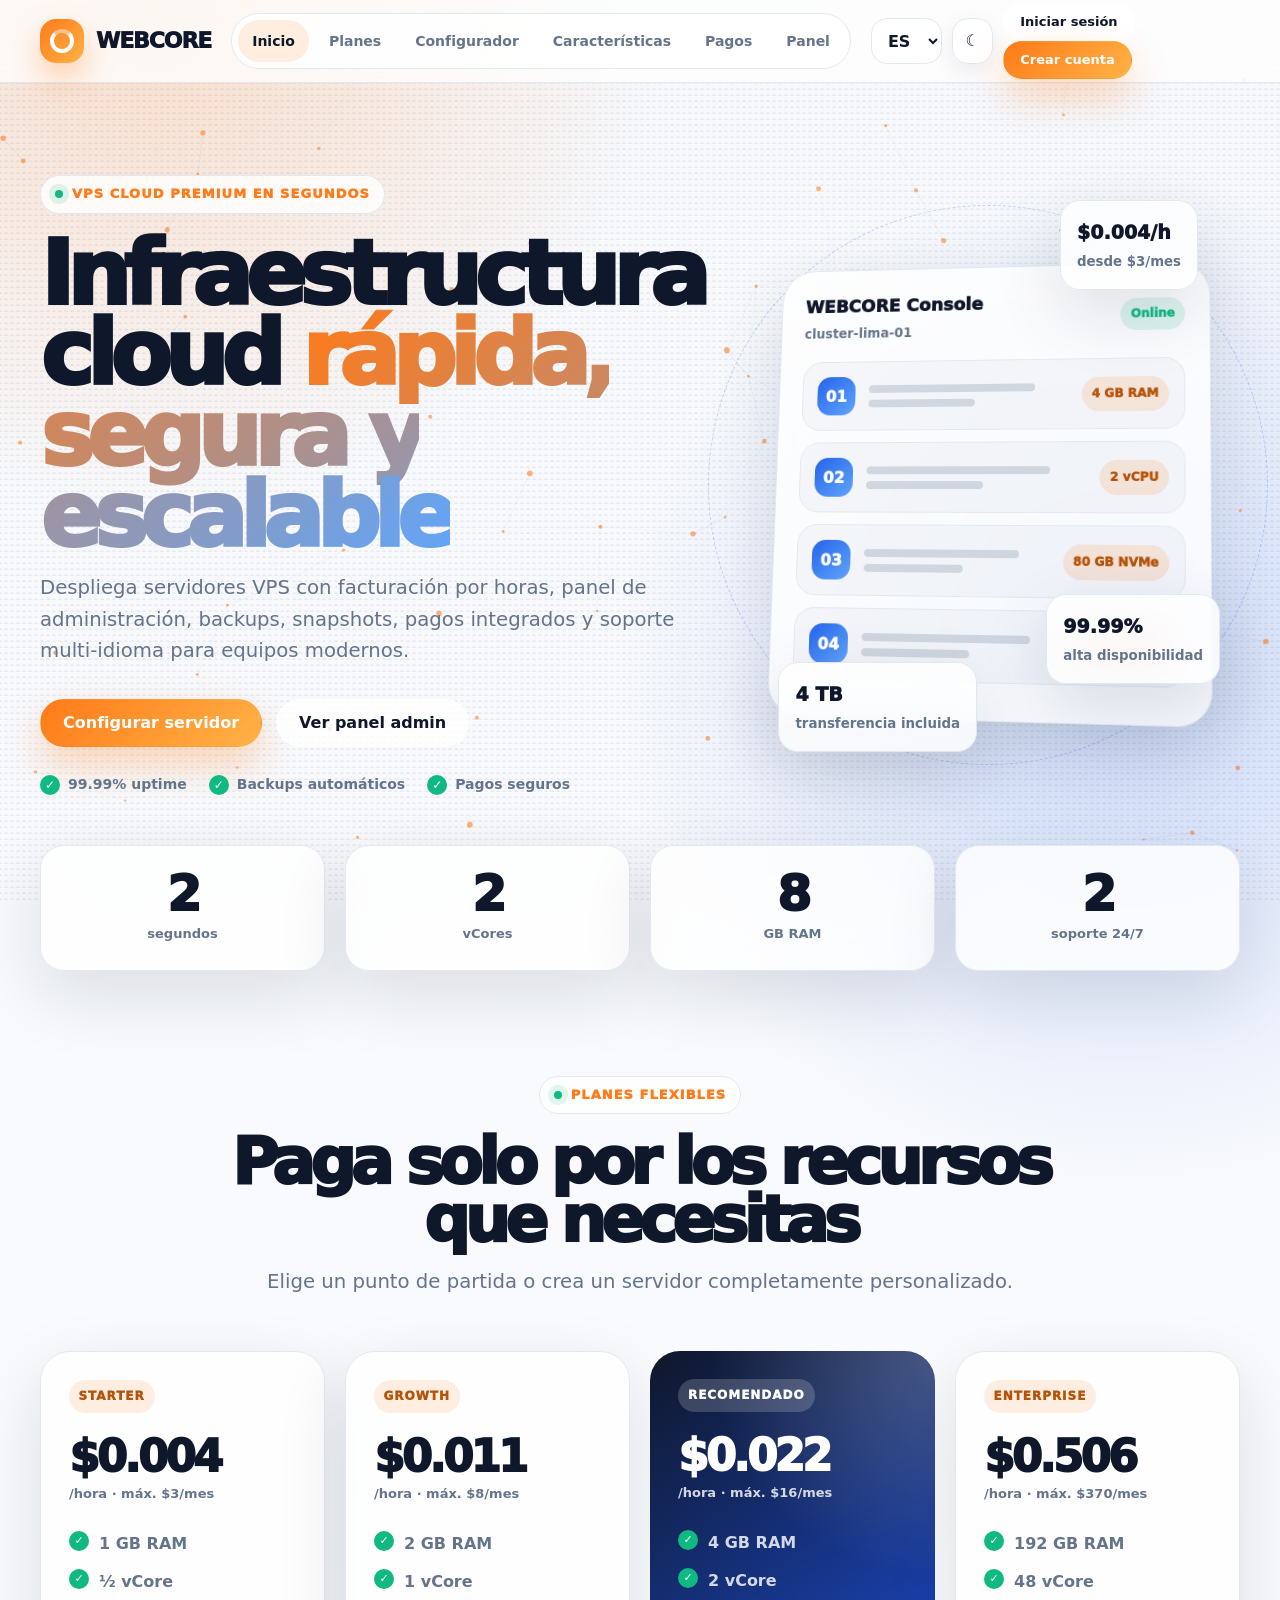
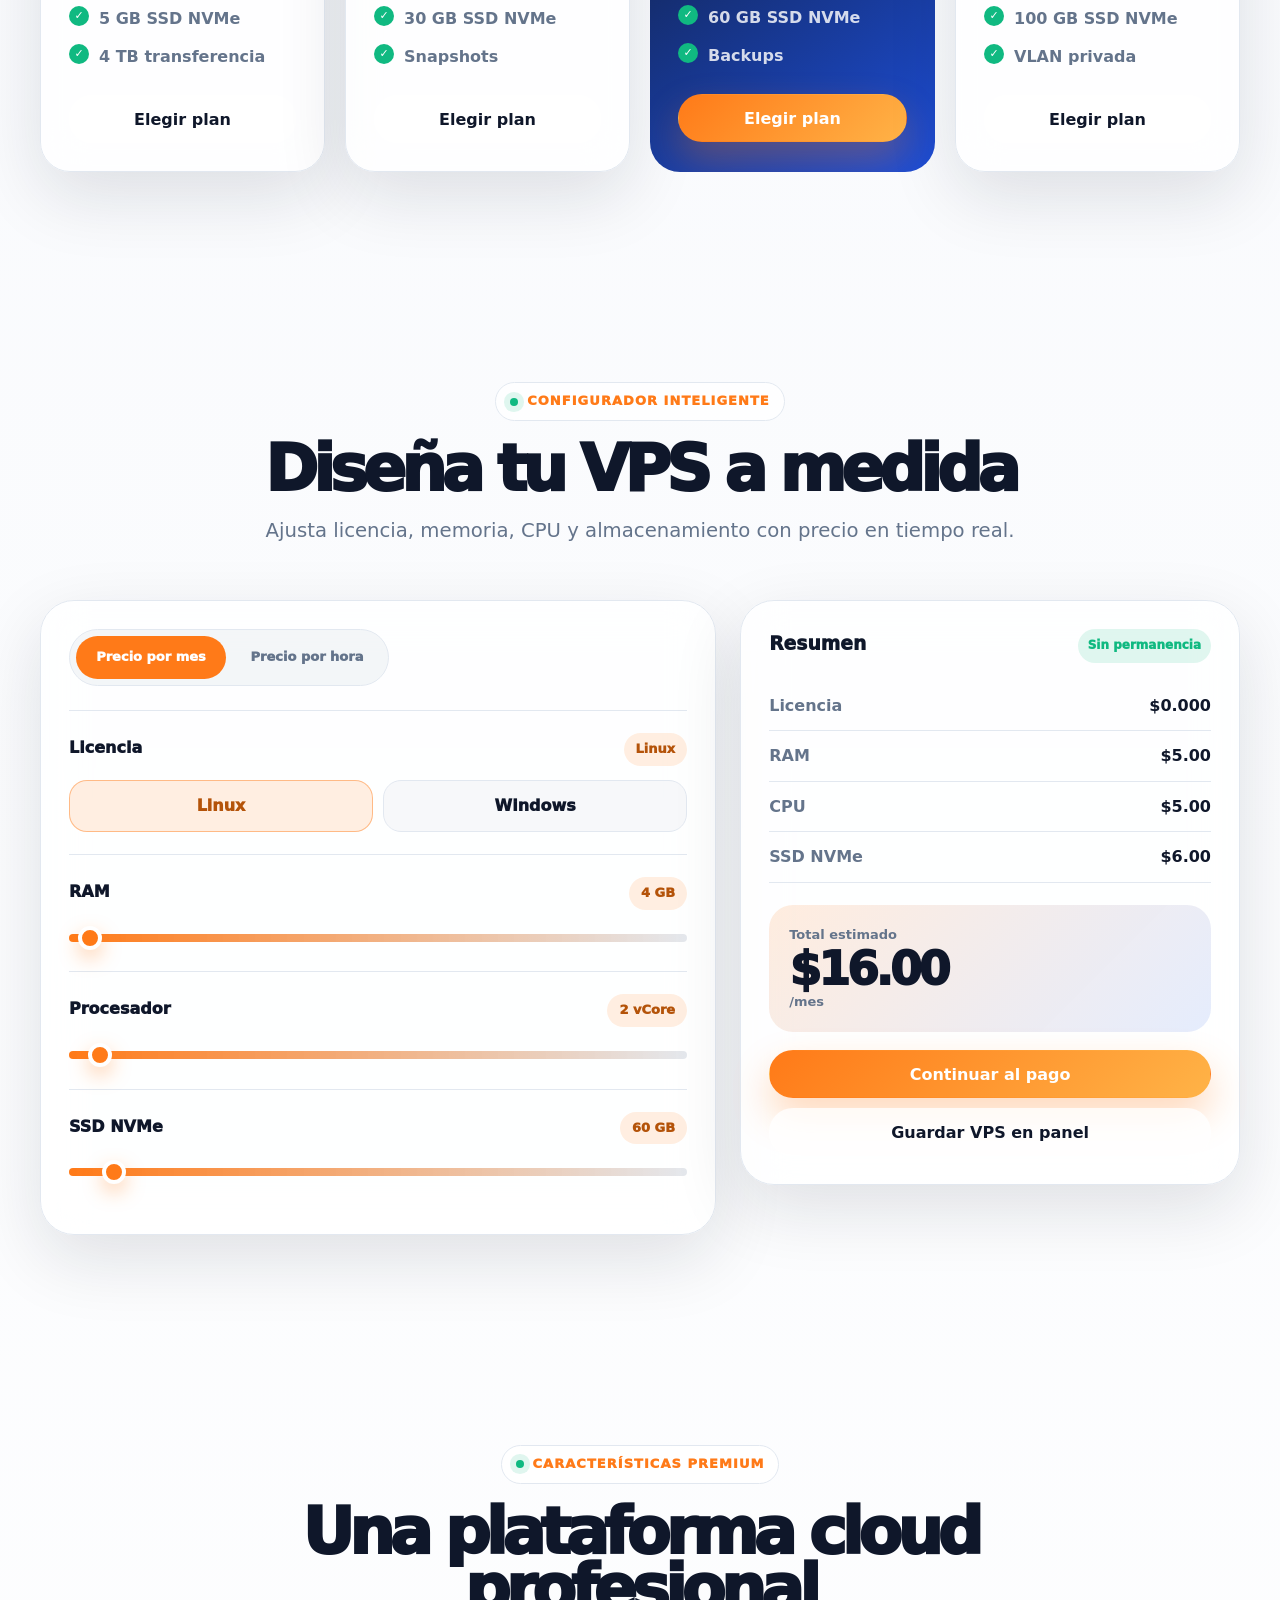
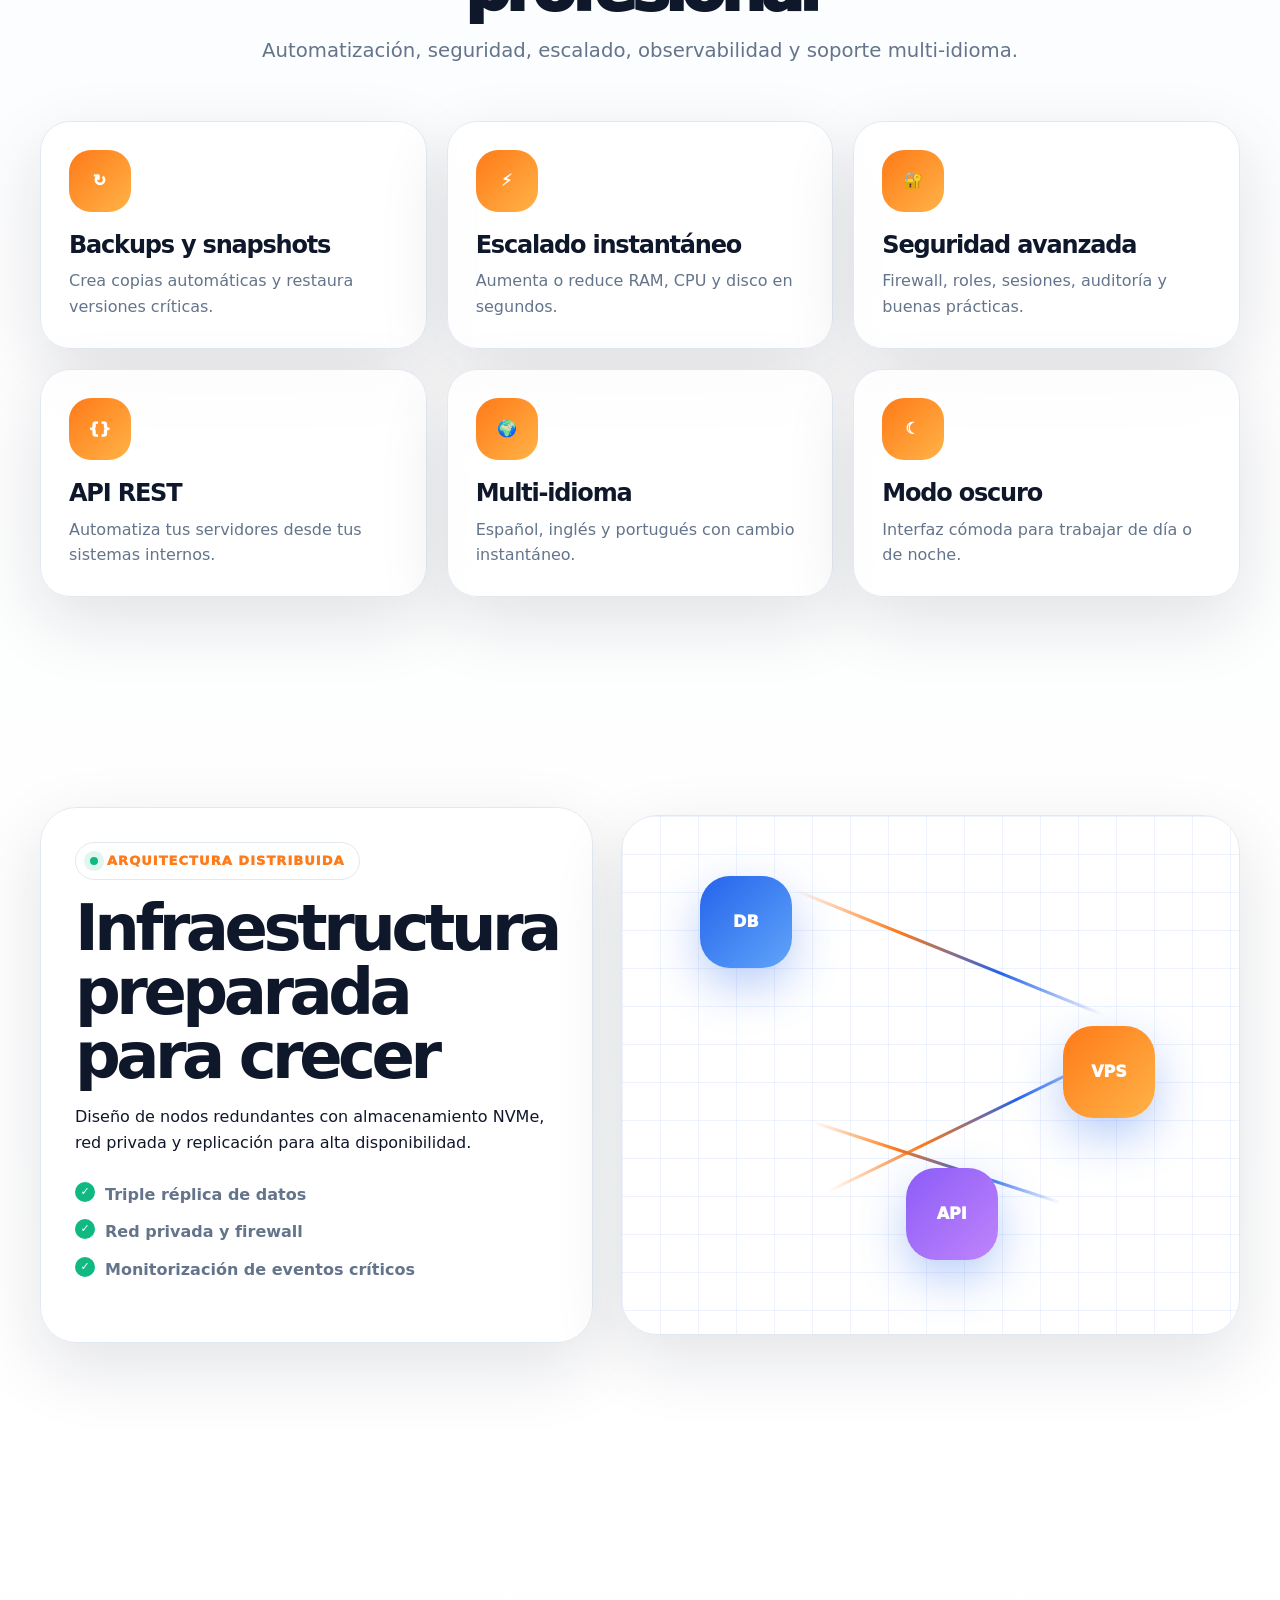
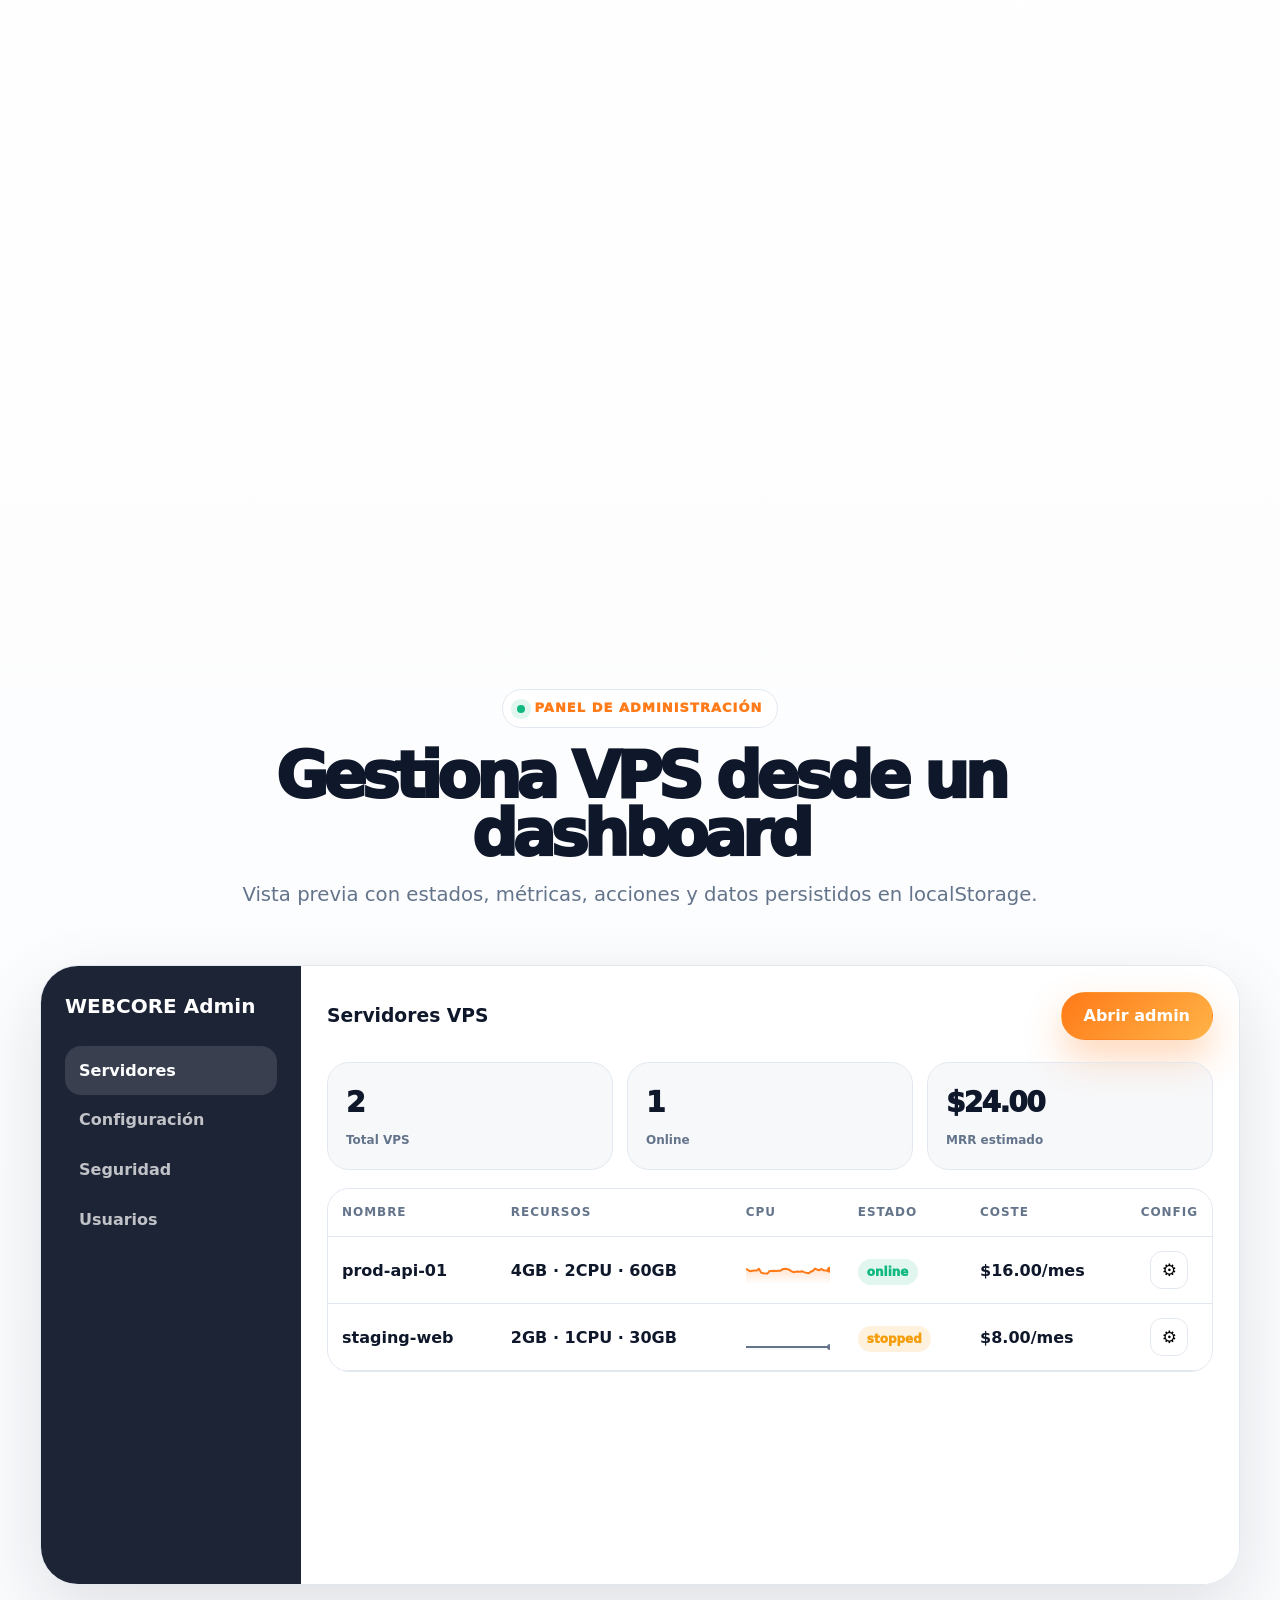
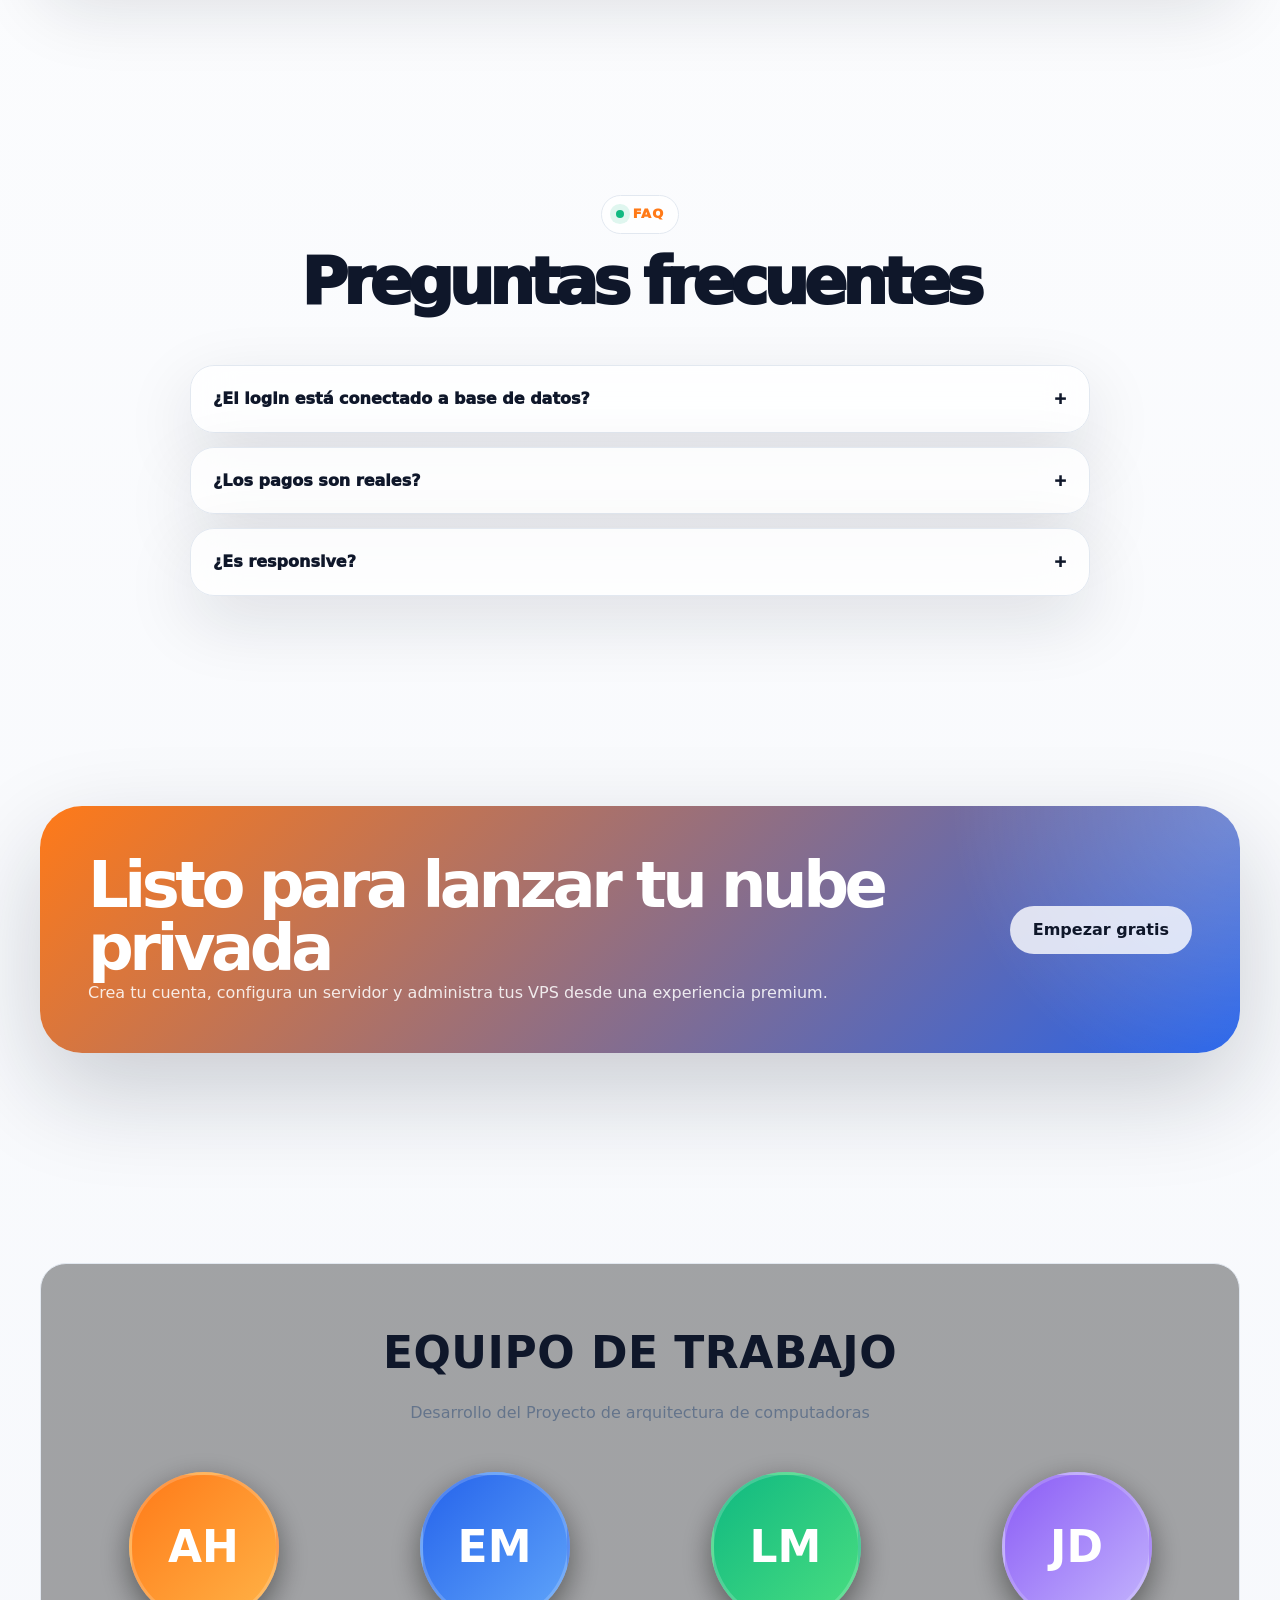
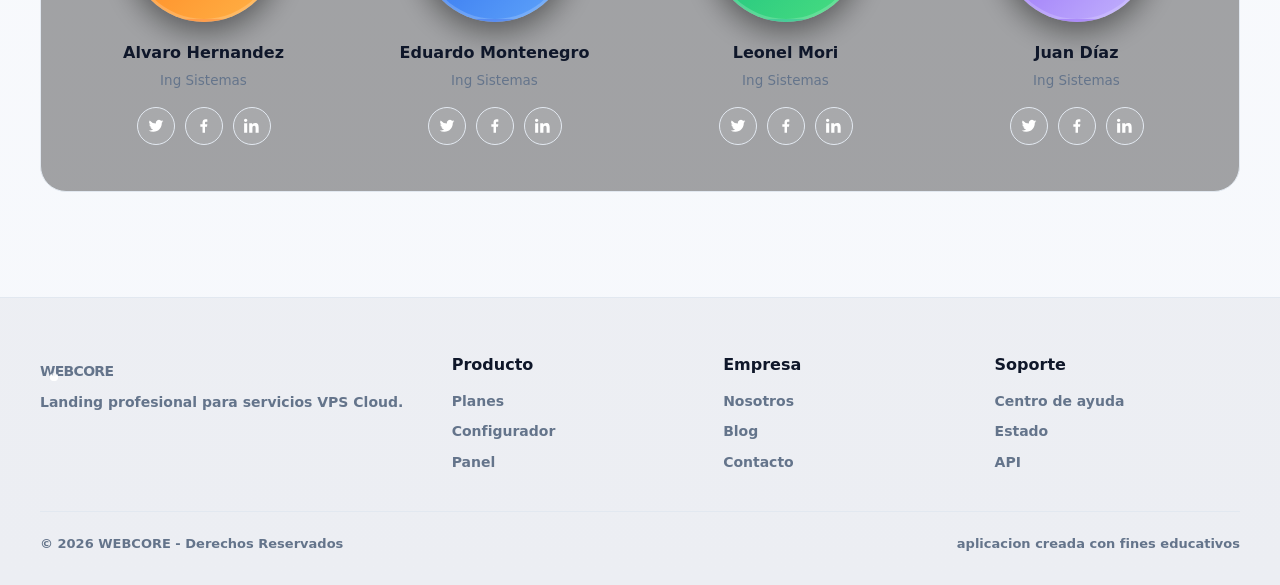
==== index.html @ 9f657cbc "Add files via upload" ====
<!DOCTYPE html>
<html lang="es" data-theme="light">

<head>
    <meta charset="UTF-8">
    <meta name="viewport" content="width=device-width, initial-scale=1.0">
    <title>WEBCORE Cloud | VPS Premium</title>
    <style>
        :root {
            --bg: #f6f8fc;
            --surface: #ffffffcc;
            --solid: #ffffff;
            --text: #0f172a;
            --muted: #64748b;
            --line: #e2e8f0;
            --orange: #ff7a18;
            --orange2: #ffb347;
            --blue: #2563eb;
            --blue2: #60a5fa;
            --green: #10b981;
            --red: #ef4444;
            --yellow: #f59e0b;
            --purple: #8b5cf6;
            --shadow: 0 24px 70px rgba(15, 23, 42, .12);
            --shadow2: 0 38px 100px rgba(15, 23, 42, .20);
            --radius: 28px;
            --max: 1200px;
        }

        html[data-theme="dark"] {
            --bg: #050914;
            --surface: #101827cc;
            --solid: #101827;
            --text: #f8fafc;
            --muted: #94a3b8;
            --line: #243047;
            --shadow: 0 24px 70px rgba(0, 0, 0, .40);
            --shadow2: 0 38px 100px rgba(0, 0, 0, .55);
        }

        * {
            box-sizing: border-box;
            margin: 0;
            padding: 0;
        }

        html {
            scroll-behavior: smooth;
        }

        body {
            min-height: 100vh;
            color: var(--text);
            background: radial-gradient(circle at 12% 0%, rgba(255, 122, 24, .22), transparent 32rem), radial-gradient(circle at 88% 8%, rgba(37, 99, 235, .20), transparent 32rem), linear-gradient(180deg, var(--bg), var(--solid) 52%, var(--bg));
            font-family: Inter, ui-sans-serif, system-ui, -apple-system, BlinkMacSystemFont, "Segoe UI", Roboto, Arial, sans-serif;
            line-height: 1.6;
            overflow-x: hidden;
        }

        a {
            color: inherit;
            text-decoration: none;
        }

        button,
        input,
        select,
        textarea {
            font: inherit;
        }

        button {
            cursor: pointer;
        }

        canvas#particles {
            position: fixed;
            inset: 0;
            z-index: -3;
            pointer-events: none;
        }

        .noise {
            position: fixed;
            inset: 0;
            z-index: -2;
            opacity: .05;
            pointer-events: none;
            background-image: linear-gradient(45deg, #000 25%, transparent 25%), linear-gradient(-45deg, #000 25%, transparent 25%);
            background-size: 6px 6px;
        }

        .container {
            width: min(var(--max), calc(100% - 40px));
            margin-inline: auto;
        }

        .glass {
            background: var(--surface);
            border: 1px solid var(--line);
            box-shadow: var(--shadow);
            backdrop-filter: blur(22px);
        }

        .btn {
            display: inline-flex;
            align-items: center;
            justify-content: center;
            gap: 10px;
            min-height: 48px;
            padding: 0 22px;
            border: 1px solid transparent;
            border-radius: 999px;
            font-weight: 900;
            color: var(--text);
            background: var(--surface);
            transition: transform .25s cubic-bezier(.2, .8, .2, 1), box-shadow .25s, border-color .25s, background .25s;
            white-space: nowrap;
        }

        .btn:hover {
            transform: translateY(-3px);
            box-shadow: var(--shadow);
        }

        .btn-primary {
            color: #fff;
            background: linear-gradient(135deg, var(--orange), var(--orange2));
            box-shadow: 0 18px 38px rgba(255, 122, 24, .30);
        }

        .btn-blue {
            color: #fff;
            background: linear-gradient(135deg, var(--blue), var(--blue2));
        }

        .btn-danger {
            color: #fff;
            background: var(--red);
        }

        .btn-small {
            min-height: 38px;
            padding: 0 16px;
            font-size: 13px;
        }

        .icon-btn {
            width: 46px;
            height: 46px;
            display: grid;
            place-items: center;
            border: 1px solid var(--line);
            border-radius: 16px;
            color: var(--text);
            background: var(--surface);
            box-shadow: 0 8px 25px rgba(15, 23, 42, .08);
        }

        .header {
            position: sticky;
            top: 0;
            z-index: 100;
            border-bottom: 1px solid var(--line);
            background: color-mix(in srgb, var(--solid) 76%, transparent);
            backdrop-filter: blur(20px);
        }

        .nav {
            height: 82px;
            display: flex;
            align-items: center;
            justify-content: space-between;
            gap: 20px;
        }

        .brand {
            display: flex;
            align-items: center;
            gap: 12px;
            font-size: 22px;
            font-weight: 1000;
            letter-spacing: -.05em;
        }

        .brand-mark {
            width: 44px;
            height: 44px;
            border-radius: 16px;
            background: linear-gradient(135deg, var(--orange), var(--orange2));
            box-shadow: 0 14px 30px rgba(255, 122, 24, .34);
            position: relative;
        }

        .brand-mark:before {
            content: "";
            position: absolute;
            inset: 10px;
            border: 4px solid #fff;
            border-top-color: rgba(255, 255, 255, .45);
            border-radius: 50%;
        }

        .nav-links {
            display: flex;
            align-items: center;
            gap: 6px;
            padding: 6px;
            border: 1px solid var(--line);
            border-radius: 999px;
            background: var(--surface);
        }

        .nav-link {
            padding: 10px 14px;
            border-radius: 999px;
            color: var(--muted);
            font-size: 14px;
            font-weight: 850;
        }

        .nav-link:hover,
        .nav-link.active {
            color: var(--text);
            background: rgba(255, 122, 24, .13);
        }

        .nav-actions {
            display: flex;
            align-items: center;
            gap: 10px;
        }

        .lang {
            height: 46px;
            padding: 0 12px;
            border: 1px solid var(--line);
            border-radius: 16px;
            color: var(--text);
            background: var(--surface);
            font-weight: 900;
        }

        .mobile-toggle {
            display: none;
        }

        .mobile-drawer {
            position: fixed;
            top: 82px;
            left: 0;
            right: 0;
            z-index: 90;
            display: none;
            padding: 18px;
            border-bottom: 1px solid var(--line);
            background: var(--solid);
            box-shadow: var(--shadow);
        }

        .mobile-drawer.open {
            display: grid;
            gap: 10px;
            animation: fadeDown .25s both;
        }

        @keyframes fadeDown {
            from {
                opacity: 0;
                transform: translateY(-10px)
            }

            to {
                opacity: 1;
                transform: translateY(0)
            }
        }

        .section {
            padding: 105px 0;
        }

        .hero {
            padding: 92px 0 80px;
        }

        .hero-grid {
            display: grid;
            grid-template-columns: 1.05fr .95fr;
            gap: 58px;
            align-items: center;
        }

        .eyebrow {
            display: inline-flex;
            align-items: center;
            gap: 9px;
            padding: 8px 14px;
            border-radius: 999px;
            border: 1px solid var(--line);
            color: var(--orange);
            background: var(--surface);
            font-size: 13px;
            font-weight: 950;
            text-transform: uppercase;
            letter-spacing: .08em;
        }

        .eyebrow:before {
            content: "";
            width: 8px;
            height: 8px;
            border-radius: 50%;
            background: var(--green);
            box-shadow: 0 0 0 6px rgba(16, 185, 129, .13);
        }

        .hero h1,
        .section-title {
            margin: 20px 0 16px;
            font-size: clamp(2.7rem, 7vw, 6rem);
            line-height: .9;
            letter-spacing: -.08em;
            font-weight: 1000;
        }

        .section-title {
            font-size: clamp(2.2rem, 5vw, 4.3rem);
            text-align: center;
        }

        .gradient-text {
            color: transparent;
            background: linear-gradient(135deg, var(--orange), var(--blue2));
            -webkit-background-clip: text;
            background-clip: text;
        }

        .hero p,
        .section-desc {
            color: var(--muted);
            font-size: clamp(1rem, 1.8vw, 1.23rem);
        }

        .section-head {
            max-width: 820px;
            margin: 0 auto 54px;
            text-align: center;
        }

        .hero-actions {
            display: flex;
            flex-wrap: wrap;
            gap: 14px;
            margin: 32px 0 26px;
        }

        .proofs {
            display: flex;
            flex-wrap: wrap;
            gap: 14px 22px;
            color: var(--muted);
            font-weight: 850;
            font-size: 14px;
        }

        .proofs span:before {
            content: "✓";
            display: inline-grid;
            place-items: center;
            width: 20px;
            height: 20px;
            margin-right: 8px;
            border-radius: 50%;
            color: #fff;
            background: var(--green);
            font-size: 12px;
        }

        .hero-visual {
            position: relative;
            min-height: 610px;
            perspective: 1200px;
        }

        .orbit {
            position: absolute;
            left: 50%;
            top: 50%;
            width: 560px;
            height: 560px;
            border: 1px dashed rgba(37, 99, 235, .25);
            border-radius: 50%;
            transform: translate(-50%, -50%);
            animation: spin 34s linear infinite;
        }

        .orbit.two {
            width: 410px;
            height: 410px;
            border-color: rgba(255, 122, 24, .25);
            animation-direction: reverse;
            animation-duration: 24s;
        }

        @keyframes spin {
            to {
                transform: translate(-50%, -50%) rotate(360deg)
            }
        }

        .console {
            position: absolute;
            top: 80px;
            left: 50%;
            width: min(440px, 92vw);
            padding: 24px;
            border-radius: 34px;
            transform: translateX(-50%) rotateY(-8deg) rotateX(7deg);
            transition: transform .35s cubic-bezier(.2, .8, .2, 1);
        }

        .console:hover {
            transform: translateX(-50%) rotateY(0) rotateX(0) translateY(-8px);
        }

        .console-top {
            display: flex;
            justify-content: space-between;
            align-items: center;
            margin-bottom: 18px;
        }

        .console-top strong {
            display: block;
            font-size: 18px;
            font-weight: 1000;
        }

        .console-top small {
            color: var(--muted);
            font-weight: 800;
        }

        .online {
            color: var(--green);
            background: rgba(16, 185, 129, .13);
            padding: 7px 10px;
            border-radius: 999px;
            font-size: 12px;
            font-weight: 950;
        }

        .server-row {
            display: grid;
            grid-template-columns: auto 1fr auto;
            align-items: center;
            gap: 14px;
            padding: 15px;
            margin: 12px 0;
            border: 1px solid var(--line);
            border-radius: 20px;
            background: rgba(148, 163, 184, .08);
        }

        .idx {
            width: 40px;
            height: 40px;
            display: grid;
            place-items: center;
            border-radius: 14px;
            color: #fff;
            background: linear-gradient(135deg, var(--blue), var(--blue2));
            font-weight: 950;
        }

        .lines {
            display: grid;
            gap: 7px;
        }

        .lines i {
            display: block;
            height: 8px;
            border-radius: 999px;
            background: rgba(100, 116, 139, .24);
        }

        .lines i:first-child {
            width: 84%
        }

        .lines i:last-child {
            width: 54%
        }

        .chip {
            padding: 8px 10px;
            border-radius: 999px;
            color: #b45309;
            background: rgba(255, 122, 24, .14);
            font-size: 12px;
            font-weight: 950;
        }

        .float-card {
            position: absolute;
            z-index: 4;
            padding: 16px;
            border-radius: 20px;
            animation: float 5.5s cubic-bezier(.2, .8, .2, 1) infinite alternate;
        }

        .float-card strong {
            display: block;
            font-size: 19px;
            font-weight: 1000;
        }

        .float-card small {
            color: var(--muted);
            font-weight: 850;
        }

        .float-a {
            top: 20px;
            right: 18px
        }

        .float-b {
            right: -4px;
            bottom: 106px;
            animation-delay: -2s
        }

        .float-c {
            left: 18px;
            bottom: 38px;
            animation-delay: -3s
        }

        @keyframes float {
            to {
                transform: translateY(-18px) rotateX(8deg)
            }
        }

        .metrics,
        .cards-grid,
        .features-grid,
        .payments-grid,
        .testimonials-grid {
            display: grid;
            gap: 20px;
        }

        .metrics {
            grid-template-columns: repeat(4, 1fr);
            margin-top: -30px;
            position: relative;
            z-index: 4;
        }

        .metric {
            padding: 24px;
            border-radius: 24px;
            text-align: center;
        }

        .metric b {
            display: block;
            font-size: clamp(2rem, 4vw, 3.1rem);
            line-height: 1;
            letter-spacing: -.06em;
            font-weight: 1000;
        }

        .metric span {
            color: var(--muted);
            font-size: 13px;
            font-weight: 850;
        }

        .cards-grid {
            grid-template-columns: repeat(4, 1fr);
        }

        .plan,
        .feature,
        .payment,
        .testimonial {
            position: relative;
            padding: 28px;
            border-radius: 30px;
            overflow: hidden;
            transition: transform .25s, box-shadow .25s, border-color .25s;
        }

        .plan:hover,
        .feature:hover,
        .payment:hover,
        .testimonial:hover {
            transform: translateY(-9px) rotateX(3deg);
            box-shadow: var(--shadow2);
            border-color: rgba(255, 122, 24, .35);
        }

        .plan.featured {
            color: #fff;
            background: radial-gradient(circle at top right, rgba(255, 255, 255, .22), transparent 14rem), linear-gradient(145deg, #0f172a, #1d4ed8);
        }

        .badge {
            display: inline-flex;
            padding: 7px 10px;
            border-radius: 999px;
            color: #b45309;
            background: rgba(255, 122, 24, .13);
            font-size: 12px;
            font-weight: 950;
            text-transform: uppercase;
            letter-spacing: .08em;
        }

        .plan.featured .badge {
            color: #fff;
            background: rgba(255, 255, 255, .18)
        }

        .price {
            margin: 22px 0 5px;
            font-size: 44px;
            font-weight: 1000;
            line-height: 1;
            letter-spacing: -.07em;
        }

        .period {
            color: var(--muted);
            font-size: 13px;
            font-weight: 850;
        }

        .plan.featured .period,
        .plan.featured li {
            color: rgba(255, 255, 255, .82)
        }

        ul.clean {
            list-style: none;
            display: grid;
            gap: 12px;
            margin: 26px 0;
        }

        ul.clean li {
            display: flex;
            gap: 10px;
            font-weight: 800;
            color: var(--muted);
        }

        ul.clean li:before {
            content: "✓";
            width: 20px;
            height: 20px;
            display: grid;
            place-items: center;
            border-radius: 50%;
            color: #fff;
            background: var(--green);
            flex: 0 0 auto;
            font-size: 11px;
        }

        .plan .btn {
            width: 100%
        }

        .config-layout {
            display: grid;
            grid-template-columns: 1.15fr .85fr;
            gap: 24px;
            align-items: start;
        }

        .config-panel,
        .summary-panel {
            padding: 28px;
            border-radius: 34px;
        }

        .summary-panel {
            position: sticky;
            top: 104px;
        }

        .toggle {
            display: inline-grid;
            grid-template-columns: 1fr 1fr;
            gap: 6px;
            padding: 6px;
            border: 1px solid var(--line);
            border-radius: 999px;
            background: rgba(148, 163, 184, .10);
            margin-bottom: 24px;
        }

        .toggle button {
            min-width: 150px;
            padding: 11px 14px;
            border: 0;
            border-radius: 999px;
            color: var(--muted);
            background: transparent;
            font-size: 13px;
            font-weight: 950;
        }

        .toggle button.active {
            color: #fff;
            background: var(--orange);
        }

        .control {
            padding: 22px 0;
            border-top: 1px solid var(--line);
        }

        .control:first-of-type {
            border-top: 0
        }

        .control-head {
            display: flex;
            align-items: baseline;
            justify-content: space-between;
            gap: 16px;
            margin-bottom: 14px;
        }

        .control label,
        .summary-panel h3 {
            color: var(--text);
            font-weight: 1000;
        }

        .value {
            padding: 6px 12px;
            border-radius: 999px;
            color: #b45309;
            background: rgba(255, 122, 24, .13);
            font-size: 13px;
            font-weight: 950;
        }

        .segmented {
            display: grid;
            grid-template-columns: repeat(2, 1fr);
            gap: 10px;
        }

        .segmented button {
            min-height: 52px;
            border: 1px solid var(--line);
            border-radius: 18px;
            color: var(--text);
            background: rgba(148, 163, 184, .08);
            font-weight: 950;
        }

        .segmented button.active {
            color: #b45309;
            border-color: rgba(255, 122, 24, .45);
            background: rgba(255, 122, 24, .13);
        }

        .range {
            width: 100%;
            height: 8px;
            appearance: none;
            border-radius: 999px;
            background: linear-gradient(90deg, var(--orange), rgba(148, 163, 184, .25));
        }

        .range::-webkit-slider-thumb {
            appearance: none;
            width: 24px;
            height: 24px;
            border: 4px solid var(--solid);
            border-radius: 50%;
            background: var(--orange);
            box-shadow: 0 8px 20px rgba(255, 122, 24, .35);
        }

        .summary-top {
            display: flex;
            justify-content: space-between;
            gap: 10px;
            margin-bottom: 18px;
        }

        .status-pill {
            padding: 7px 10px;
            border-radius: 999px;
            color: var(--green);
            background: rgba(16, 185, 129, .13);
            font-size: 12px;
            font-weight: 950;
        }

        .summary-line {
            display: flex;
            justify-content: space-between;
            gap: 14px;
            padding: 12px 0;
            border-bottom: 1px solid var(--line);
            color: var(--muted);
            font-weight: 850;
        }

        .summary-line strong {
            color: var(--text)
        }

        .total-box {
            margin: 22px 0 18px;
            padding: 20px;
            border-radius: 24px;
            background: linear-gradient(135deg, rgba(255, 122, 24, .14), rgba(37, 99, 235, .12));
        }

        .total-box span {
            display: block;
            color: var(--muted);
            font-size: 13px;
            font-weight: 900;
        }

        .total-box strong {
            display: block;
            font-size: 46px;
            line-height: 1;
            font-weight: 1000;
            letter-spacing: -.07em;
        }

        .features-grid {
            grid-template-columns: repeat(3, 1fr)
        }

        .feature-icon,
        .payment-logo {
            width: 62px;
            height: 62px;
            display: grid;
            place-items: center;
            margin-bottom: 20px;
            border-radius: 22px;
            color: #fff;
            background: linear-gradient(135deg, var(--orange), var(--orange2));
            font-weight: 1000;
        }

        .feature h3,
        .payment h3,
        .testimonial h3 {
            font-size: 24px;
            line-height: 1.12;
            letter-spacing: -.05em;
            margin-bottom: 10px;
        }

        .feature p,
        .payment p,
        .testimonial p {
            color: var(--muted);
        }

        .arch {
            display: grid;
            grid-template-columns: .92fr 1.08fr;
            gap: 28px;
            align-items: center;
        }

        .arch-copy,
        .map {
            border-radius: 36px;
            padding: 34px;
        }

        .arch-copy h2 {
            font-size: clamp(2.2rem, 5vw, 4rem);
            line-height: 1;
            letter-spacing: -.07em;
            margin: 16px 0;
        }

        .map {
            min-height: 520px;
            position: relative;
            overflow: hidden;
            background: linear-gradient(rgba(37, 99, 235, .08) 1px, transparent 1px), linear-gradient(90deg, rgba(37, 99, 235, .08) 1px, transparent 1px), var(--surface);
            background-size: 38px 38px;
        }

        .node {
            position: absolute;
            width: 92px;
            height: 92px;
            display: grid;
            place-items: center;
            border-radius: 30px;
            color: #fff;
            background: linear-gradient(135deg, var(--blue), var(--blue2));
            box-shadow: 0 18px 48px rgba(37, 99, 235, .32);
            font-weight: 1000;
            animation: pulse 3.5s infinite;
        }

        .node.a {
            top: 60px;
            left: 78px
        }

        .node.b {
            top: 210px;
            right: 84px;
            background: linear-gradient(135deg, var(--orange), var(--orange2))
        }

        .node.c {
            bottom: 74px;
            left: 46%;
            background: linear-gradient(135deg, var(--purple), #c084fc)
        }

        .linkline {
            position: absolute;
            height: 3px;
            border-radius: 999px;
            background: linear-gradient(90deg, transparent, var(--orange), var(--blue), transparent);
            animation: flow 2.8s linear infinite;
        }

        .linkline.one {
            top: 135px;
            left: 162px;
            width: 330px;
            transform: rotate(22deg)
        }

        .linkline.two {
            top: 305px;
            left: 190px;
            width: 315px;
            transform: rotate(-26deg)
        }

        .linkline.three {
            bottom: 170px;
            right: 172px;
            width: 260px;
            transform: rotate(18deg)
        }

        @keyframes pulse {
            50% {
                transform: translateY(-10px) scale(1.04)
            }
        }

        @keyframes flow {
            50% {
                filter: hue-rotate(90deg);
                opacity: .6
            }
        }

        .payments-grid,
        .testimonials-grid {
            grid-template-columns: repeat(3, 1fr)
        }

        .dashboard {
            display: grid;
            grid-template-columns: 260px 1fr;
            min-height: 620px;
            border-radius: 38px;
            overflow: hidden;
        }

        .dash-side {
            padding: 24px;
            color: #fff;
            background: rgba(15, 23, 42, .94);
        }

        .dash-side strong {
            display: block;
            margin-bottom: 24px;
            font-size: 20px
        }

        .dash-side span {
            display: block;
            padding: 12px 14px;
            border-radius: 16px;
            color: rgba(255, 255, 255, .72);
            font-weight: 850;
        }

        .dash-side span.active,
        .dash-side span:hover {
            color: #fff;
            background: rgba(255, 255, 255, .12)
        }

        .dash-side span {
            cursor: pointer;
            user-select: none;
            transition: .2s;
        }

        .dash-panel {
            animation: tabIn .35s ease;
        }

        @keyframes tabIn {
            from { opacity: 0; transform: translateY(14px); }
            to { opacity: 1; transform: none; }
        }

        .cfg-check {
            display: flex;
            align-items: center;
            gap: 10px;
            font-size: 14px;
            font-weight: 700;
            cursor: pointer;
        }

        .cfg-check input {
            width: 18px;
            height: 18px;
            accent-color: var(--orange);
        }

        .sec-grid {
            display: grid;
            grid-template-columns: 1fr 1fr;
            gap: 30px;
            max-width: 860px;
        }

        .sec-sub {
            font-size: 15px;
            margin-bottom: 14px;
        }

        .sec-info {
            display: grid;
            gap: 10px;
        }

        .sec-info>div {
            display: flex;
            justify-content: space-between;
            align-items: center;
            padding: 12px 16px;
            border: 1px solid var(--line);
            border-radius: 14px;
        }

        .sec-info span {
            color: var(--muted);
            font-size: 13px;
        }

        .sec-info strong {
            font-size: 13.5px;
        }

        .users-del {
            background: none;
            border: 1px solid var(--line);
            border-radius: 10px;
            padding: 6px 10px;
            cursor: pointer;
            color: var(--red);
            font-weight: 800;
            transition: .2s;
        }

        .users-del:hover {
            background: var(--red);
            color: #fff;
        }

        .u-you {
            display: inline-block;
            font-size: 10.5px;
            font-weight: 900;
            color: var(--orange);
            border: 1px solid var(--orange);
            border-radius: 999px;
            padding: 1px 8px;
            margin-left: 6px;
            vertical-align: 1px;
        }

        @media (max-width: 860px) {
            .sec-grid {
                grid-template-columns: 1fr;
            }
        }

        /* ===== Config por servidor (tuerca + modal) ===== */
        .gear-btn {
            background: rgba(255, 255, 255, .06);
            border: 1px solid var(--line);
            border-radius: 12px;
            width: 38px;
            height: 38px;
            font-size: 17px;
            cursor: pointer;
            transition: .25s;
            display: inline-flex;
            align-items: center;
            justify-content: center;
        }

        .gear-btn:hover {
            border-color: var(--orange);
            background: rgba(255, 122, 24, .14);
            transform: rotate(90deg);
        }

        .vps-cfg-head {
            display: flex;
            align-items: center;
            gap: 12px;
            margin-bottom: 4px;
        }

        .vps-cfg-head .state {
            text-transform: none;
        }

        .cfg-list {
            display: grid;
            gap: 10px;
            margin: 16px 0;
        }

        .cfg-item {
            display: flex;
            align-items: center;
            justify-content: space-between;
            gap: 14px;
            padding: 13px 16px;
            border: 1px solid var(--line);
            border-radius: 16px;
            transition: .2s;
        }

        .cfg-item:hover {
            border-color: rgba(255, 122, 24, .45);
        }

        .cfg-item .txt strong {
            display: block;
            font-size: 14px;
        }

        .cfg-item .txt small {
            color: var(--muted);
            font-size: 12px;
            line-height: 1.4;
        }

        .switch {
            position: relative;
            width: 46px;
            height: 26px;
            flex: none;
        }

        .switch input {
            opacity: 0;
            width: 100%;
            height: 100%;
            position: absolute;
            cursor: pointer;
            z-index: 2;
        }

        .switch .track {
            position: absolute;
            inset: 0;
            border-radius: 999px;
            background: rgba(148, 163, 184, .35);
            transition: .25s;
        }

        .switch .track::after {
            content: "";
            position: absolute;
            top: 3px;
            left: 3px;
            width: 20px;
            height: 20px;
            border-radius: 50%;
            background: #fff;
            transition: .25s;
            box-shadow: 0 2px 6px rgba(0, 0, 0, .35);
        }

        .switch input:checked+.track {
            background: var(--green);
        }

        .switch input:checked+.track::after {
            transform: translateX(20px);
        }

        .vps-cfg-grid {
            display: grid;
            grid-template-columns: 1fr 1fr 1fr;
            gap: 12px;
        }

        /* ===== Monitor en vivo (CPU/RAM/Red) ===== */
        .monitor-grid {
            display: grid;
            grid-template-columns: repeat(3, 1fr);
            gap: 12px;
            margin-bottom: 18px;
        }

        .mon-card {
            border: 1px solid var(--line);
            border-radius: 16px;
            padding: 12px 14px 8px;
            background: rgba(2, 6, 23, .35);
        }

        .mon-head {
            display: flex;
            justify-content: space-between;
            align-items: center;
            margin-bottom: 6px;
        }

        .mon-head span {
            font-size: 12px;
            font-weight: 800;
            color: var(--muted);
        }

        .mon-head strong {
            font-size: 15px;
            font-variant-numeric: tabular-nums;
        }

        .mon-card canvas {
            width: 100%;
            height: 58px;
            display: block;
        }

        .monitor-off {
            grid-column: 1 / -1;
            text-align: center;
            padding: 18px;
            color: var(--muted);
            font-size: 13.5px;
            border: 1px dashed var(--line);
            border-radius: 16px;
        }

        .spark-cell {
            width: 90px;
        }

        .spark-cell canvas {
            width: 84px;
            height: 26px;
            display: block;
        }

        @media (max-width: 640px) {
            .monitor-grid {
                grid-template-columns: 1fr;
            }
        }

        .sec-badges {
            font-size: 11px;
            letter-spacing: 2px;
            margin-top: 3px;
            opacity: .85;
            cursor: default;
        }

        .cfg-preview {
            display: grid;
            grid-template-columns: 1fr auto;
            gap: 14px;
            align-items: center;
            padding: 14px 16px;
            border: 1px solid var(--line);
            border-radius: 16px;
            background: rgba(255, 122, 24, .05);
        }

        .cfg-score-head {
            display: flex;
            justify-content: space-between;
            font-size: 12.5px;
            color: var(--muted);
            margin-bottom: 7px;
        }

        .cfg-score-head strong {
            color: var(--text);
        }

        .cfg-score-track {
            height: 9px;
            border-radius: 999px;
            background: rgba(148, 163, 184, .25);
            overflow: hidden;
        }

        .cfg-score-fill {
            height: 100%;
            width: 0;
            border-radius: 999px;
            background: linear-gradient(90deg, #ef4444, #eab308, #22c55e);
            transition: width .45s cubic-bezier(.2, .8, .2, 1);
        }

        .cfg-cost {
            text-align: right;
            white-space: nowrap;
        }

        .cfg-cost span {
            display: block;
            font-size: 11.5px;
            color: var(--muted);
        }

        .cfg-cost strong {
            font-size: 22px;
            color: var(--orange);
        }

        .cfg-cost small {
            color: var(--muted);
        }

        .vps-cfg-actions {
            display: flex;
            gap: 10px;
            justify-content: space-between;
            align-items: center;
            margin-top: 6px;
            flex-wrap: wrap;
        }

        .vps-cfg-actions .right {
            display: flex;
            gap: 10px;
        }

        .dash-main {
            padding: 26px;
            background: var(--surface)
        }

        .dash-top {
            display: flex;
            justify-content: space-between;
            align-items: center;
            gap: 16px;
            margin-bottom: 22px
        }

        .dash-stats {
            display: grid;
            grid-template-columns: repeat(3, 1fr);
            gap: 14px;
            margin-bottom: 18px
        }

        .dash-stat {
            padding: 18px;
            border: 1px solid var(--line);
            border-radius: 22px;
            background: rgba(148, 163, 184, .08)
        }

        .dash-stat b {
            display: block;
            font-size: 28px;
            font-weight: 1000;
            letter-spacing: -.06em
        }

        .dash-stat span {
            color: var(--muted);
            font-size: 12px;
            font-weight: 850
        }

        .table-wrap {
            overflow: auto;
            border-radius: 22px;
            border: 1px solid var(--line)
        }

        table {
            width: 100%;
            border-collapse: collapse;
            min-width: 680px
        }

        th,
        td {
            padding: 14px;
            border-bottom: 1px solid var(--line);
            text-align: left
        }

        th {
            color: var(--muted);
            font-size: 12px;
            text-transform: uppercase;
            letter-spacing: .08em
        }

        td {
            font-weight: 800;
            color: var(--text)
        }

        .state {
            padding: 6px 9px;
            border-radius: 999px;
            font-size: 12px;
            font-weight: 950
        }

        .state.online {
            color: var(--green);
            background: rgba(16, 185, 129, .13)
        }

        .state.stopped {
            color: var(--yellow);
            background: rgba(245, 158, 11, .13)
        }

        .faq {
            max-width: 900px;
            margin: 0 auto;
            display: grid;
            gap: 14px
        }

        .faq-item {
            border-radius: 24px;
            overflow: hidden
        }

        .faq-q {
            width: 100%;
            display: flex;
            justify-content: space-between;
            gap: 18px;
            padding: 20px 22px;
            border: 0;
            background: transparent;
            color: var(--text);
            text-align: left;
            font-weight: 950
        }

        .faq-a {
            display: none;
            padding: 0 22px 22px;
            color: var(--muted)
        }

        .faq-item.open .faq-a {
            display: block;
            animation: fadeUp .25s both
        }

        .faq-item.open .faq-q span {
            transform: rotate(45deg)
        }

        .cta-box {
            display: grid;
            grid-template-columns: 1fr auto;
            gap: 24px;
            align-items: center;
            padding: 48px;
            border-radius: 42px;
            color: #fff;
            background: radial-gradient(circle at top right, rgba(255, 255, 255, .24), transparent 18rem), linear-gradient(135deg, var(--orange), var(--blue));
            box-shadow: var(--shadow2)
        }

        .cta-box h2 {
            font-size: clamp(2.2rem, 5vw, 4.3rem);
            line-height: .98;
            letter-spacing: -.07em
        }

        .cta-box p {
            color: rgba(255, 255, 255, .86)
        }

        .footer {
            padding: 54px 0 30px;
            border-top: 1px solid var(--line);
            background: rgba(15, 23, 42, .04)
        }

        .footer-grid {
            display: grid;
            grid-template-columns: 1.1fr repeat(3, .7fr);
            gap: 26px
        }

        .footer h4 {
            margin-bottom: 12px
        }

        .footer a,
        .footer p {
            display: block;
            color: var(--muted);
            font-size: 14px;
            font-weight: 700;
            margin: 8px 0
        }

        .footer-bottom {
            display: flex;
            justify-content: space-between;
            gap: 18px;
            margin-top: 30px;
            padding-top: 22px;
            border-top: 1px solid var(--line);
            color: var(--muted);
            font-weight: 800;
            font-size: 13px
        }

        .modal-backdrop {
            position: fixed;
            inset: 0;
            z-index: 200;
            display: none;
            place-items: center;
            padding: 20px;
            background: rgba(2, 6, 23, .64);
            backdrop-filter: blur(12px)
        }

        .modal-backdrop.open {
            display: grid;
            animation: fadeIn .2s both
        }

        .modal {
            width: min(520px, 100%);
            max-height: calc(100vh - 40px);
            overflow: auto;
            padding: 28px;
            border-radius: 30px;
            background: var(--solid);
            border: 1px solid var(--line);
            box-shadow: var(--shadow2);
            animation: modalIn .28s both
        }

        .modal.wide {
            width: min(1040px, 100%)
        }

        .modal-head {
            display: flex;
            justify-content: space-between;
            gap: 16px;
            margin-bottom: 20px
        }

        .modal-head h3 {
            font-size: 28px;
            letter-spacing: -.05em
        }

        .modal-head p {
            color: var(--muted);
            font-size: 14px
        }

        .close {
            width: 40px;
            height: 40px;
            border: 1px solid var(--line);
            border-radius: 14px;
            background: transparent;
            color: var(--text);
            font-size: 22px
        }

        .form {
            display: grid;
            gap: 14px
        }

        .form-grid {
            display: grid;
            grid-template-columns: repeat(2, 1fr);
            gap: 14px
        }

        .field {
            display: grid;
            gap: 7px
        }

        .field label {
            font-size: 13px;
            font-weight: 950
        }

        .field input,
        .field select,
        .field textarea {
            width: 100%;
            min-height: 48px;
            padding: 0 14px;
            border: 1px solid var(--line);
            border-radius: 16px;
            color: var(--text);
            background: rgba(148, 163, 184, .08);
            outline: 0
        }

        .field textarea {
            min-height: 100px;
            padding: 14px
        }

        .field input:focus,
        .field select:focus,
        .field textarea:focus {
            border-color: rgba(255, 122, 24, .55);
            box-shadow: 0 0 0 5px rgba(255, 122, 24, .12)
        }

        .switch-text {
            text-align: center;
            color: var(--muted);
            font-size: 14px
        }

        .switch-text button {
            border: 0;
            background: transparent;
            color: var(--orange);
            font-weight: 950
        }

        .pay-methods {
            display: grid;
            grid-template-columns: repeat(3, 1fr);
            gap: 12px
        }

        .pay-method {
            padding: 16px;
            border: 1px solid var(--line);
            border-radius: 18px;
            background: rgba(148, 163, 184, .08);
            font-weight: 950;
            text-align: center
        }

        .pay-method.active {
            border-color: rgba(255, 122, 24, .45);
            background: rgba(255, 122, 24, .13)
        }

        .admin-grid {
            display: grid;
            grid-template-columns: 320px 1fr;
            gap: 18px
        }

        .admin-card {
            padding: 20px;
            border: 1px solid var(--line);
            border-radius: 24px;
            background: rgba(148, 163, 184, .08)
        }

        .admin-list {
            display: grid;
            gap: 10px;
            max-height: 390px;
            overflow: auto
        }

        .admin-item {
            display: grid;
            grid-template-columns: 1fr auto;
            gap: 10px;
            align-items: center;
            padding: 12px;
            border: 1px solid var(--line);
            border-radius: 16px;
            background: var(--solid)
        }

        .admin-item strong {
            display: block
        }

        .admin-item span {
            display: block;
            color: var(--muted);
            font-size: 12px;
            font-weight: 800
        }

        .mini-btn {
            width: 34px;
            height: 34px;
            border: 1px solid var(--line);
            border-radius: 11px;
            color: var(--text);
            background: rgba(148, 163, 184, .08);
            font-weight: 950
        }

        .toast-zone {
            position: fixed;
            right: 18px;
            bottom: 18px;
            z-index: 300;
            display: grid;
            gap: 10px;
            width: min(360px, calc(100vw - 36px));
            pointer-events: none
        }

        .toast {
            padding: 14px 16px;
            border: 1px solid var(--line);
            border-radius: 18px;
            background: var(--solid);
            box-shadow: var(--shadow);
            font-weight: 850;
            animation: toastIn .25s both
        }

        .toast.success {
            border-color: rgba(16, 185, 129, .35)
        }

        .toast.error {
            border-color: rgba(239, 68, 68, .35)
        }

        .reveal {
            opacity: 0;
            transform: translateY(30px);
            transition: opacity .72s cubic-bezier(.2, .8, .2, 1), transform .72s cubic-bezier(.2, .8, .2, 1)
        }

        /* ===== Vista post-login: primero Mi cuenta, luego el panel Servidores VPS ===== */
        body.logged-in main {
            display: flex;
            flex-direction: column;
        }

        body.logged-in main>section:not(#dashboard):not(#mi-cuenta):not(#nosotros) {
            display: none !important;
        }

        body.logged-in footer.footer {
            display: none !important;
        }

        body.logged-in #mi-cuenta {
            order: 1;
            padding-top: 48px;
        }

        body.logged-in #dashboard {
            order: 2;
        }

        body.logged-in #nosotros {
            order: 3;
        }

        body.logged-in #dashboard .section-head {
            display: none;
        }

        body.logged-in #mi-cuenta .reveal,
        body.logged-in #dashboard .reveal,
        body.logged-in #nosotros .reveal {
            opacity: 1;
            transform: none;
        }

        body.logged-in .nav-links .nav-link:not([href="#dashboard"]):not([href="#mi-cuenta"]):not([href="#nosotros"]) {
            display: none;
        }

        body.logged-in .mobile-drawer .nav-link:not([href="#dashboard"]):not([href="#mi-cuenta"]):not([href="#nosotros"]) {
            display: none;
        }

        body.logged-in .user-menu-item[href="#config"] {
            display: none;
        }

        /* Antes del logueo: ocultar "Nosotros" (nav y presentación); se muestran tras iniciar sesión */
        body:not(.logged-in) .nav-links .nav-link[href="#nosotros"],
        body:not(.logged-in) .mobile-drawer .nav-link[href="#nosotros"],
        body:not(.logged-in) #nosotros {
            display: none;
        }

        /* ===== Equipo de trabajo ===== */
        .team-box {
            background: rgba(0, 0, 0, .35);
            border: 1px solid var(--line);
            border-radius: 26px;
            padding: 54px 30px 46px;
            text-align: center;
        }

        .team-box>h2 {
            font-size: clamp(28px, 4vw, 44px);
            font-weight: 900;
            letter-spacing: .5px;
        }

        .team-box>p {
            color: var(--muted);
            margin-top: 12px;
            font-size: 16px;
        }

        .team-grid {
            display: grid;
            grid-template-columns: repeat(4, 1fr);
            gap: 26px;
            margin-top: 46px;
        }

        @media (max-width: 1000px) {
            .team-grid {
                grid-template-columns: repeat(2, 1fr);
                gap: 40px 20px;
            }
        }

        .team-member {
            display: flex;
            flex-direction: column;
            align-items: center;
            gap: 4px;
            opacity: 0;
            transform: translateY(24px);
            transition: opacity .6s ease, transform .6s cubic-bezier(.2, .8, .2, 1);
        }

        .team-box.visible .team-member {
            opacity: 1;
            transform: none;
        }

        .team-box.visible .team-member:nth-child(1) { transition-delay: .1s }
        .team-box.visible .team-member:nth-child(2) { transition-delay: .25s }
        .team-box.visible .team-member:nth-child(3) { transition-delay: .4s }
        .team-box.visible .team-member:nth-child(4) { transition-delay: .55s }

        section[id] {
            scroll-margin-top: 96px;
        }

        .team-photo {
            width: 150px;
            height: 150px;
            border-radius: 50%;
            overflow: hidden;
            border: 3px solid rgba(255, 255, 255, .18);
            box-shadow: 0 10px 30px rgba(0, 0, 0, .45);
            margin-bottom: 14px;
            display: flex;
            align-items: center;
            justify-content: center;
            font-size: 44px;
            font-weight: 900;
            color: #fff;
            transition: .3s;
        }

        .team-member:hover .team-photo {
            transform: translateY(-6px) scale(1.04);
            border-color: rgba(255, 122, 24, .6);
            box-shadow: 0 16px 40px rgba(255, 122, 24, .25);
        }

        .team-photo img {
            width: 100%;
            height: 100%;
            object-fit: cover;
        }

        .team-member strong {
            font-size: 16px;
        }

        .team-member small {
            color: var(--muted);
            font-size: 13.5px;
        }

        .team-social {
            display: flex;
            gap: 10px;
            margin-top: 12px;
        }

        .team-social a {
            width: 38px;
            height: 38px;
            border-radius: 50%;
            background: rgba(255, 255, 255, .08);
            border: 1px solid var(--line);
            display: flex;
            align-items: center;
            justify-content: center;
            transition: .25s;
        }

        .team-social a:hover {
            background: var(--orange);
            transform: translateY(-3px);
        }

        .team-social svg {
            width: 16px;
            height: 16px;
            fill: #fff;
        }

        @media (max-width: 760px) {
            .team-grid {
                grid-template-columns: 1fr;
                gap: 38px;
            }
        }

        /* ===== Mejoras UX ===== */
        .pwd-wrap {
            position: relative;
        }

        .pwd-wrap input {
            padding-right: 48px !important;
        }

        .pwd-toggle {
            position: absolute;
            right: 6px;
            top: 50%;
            transform: translateY(-50%);
            background: none;
            border: 0;
            cursor: pointer;
            font-size: 17px;
            padding: 8px;
            opacity: .65;
            transition: opacity .2s;
        }

        .pwd-toggle:hover {
            opacity: 1;
        }

        .form-error {
            color: #ff6b6b;
            font-size: 13px;
            font-weight: 700;
            margin: -4px 0 0;
            animation: shakeX .35s ease;
        }

        @keyframes shakeX {
            0%, 100% { transform: translateX(0); }
            25% { transform: translateX(-6px); }
            75% { transform: translateX(6px); }
        }

        .table-empty {
            text-align: center;
            padding: 26px 10px !important;
            opacity: .6;
            font-weight: 600;
        }

        .reveal.visible {
            opacity: 1;
            transform: translateY(0)
        }

        @keyframes fadeIn {
            from {
                opacity: 0
            }

            to {
                opacity: 1
            }
        }

        @keyframes modalIn {
            from {
                opacity: 0;
                transform: translateY(20px) scale(.98)
            }

            to {
                opacity: 1;
                transform: none
            }
        }

        @keyframes fadeUp {
            from {
                opacity: 0;
                transform: translateY(10px)
            }

            to {
                opacity: 1;
                transform: none
            }
        }

        @keyframes toastIn {
            from {
                opacity: 0;
                transform: translateY(12px)
            }

            to {
                opacity: 1;
                transform: none
            }
        }

        @media(max-width:1120px) {
            .nav-links {
                display: none
            }

            .mobile-toggle {
                display: grid
            }

            .hero-grid,
            .config-layout,
            .arch {
                grid-template-columns: 1fr
            }

            .hero-copy {
                text-align: center
            }

            .hero-actions,
            .proofs {
                justify-content: center
            }

            .hero p {
                margin-inline: auto
            }

            .summary-panel {
                position: static
            }

            .cards-grid,
            .metrics,
            .payments-grid,
            .testimonials-grid {
                grid-template-columns: repeat(2, 1fr)
            }

            .features-grid {
                grid-template-columns: repeat(2, 1fr)
            }

            .footer-grid {
                grid-template-columns: repeat(2, 1fr)
            }
        }

        @media(max-width:820px) {
            .container {
                width: min(100% - 30px, var(--max))
            }

            .section {
                padding: 76px 0
            }

            .hero {
                padding: 62px 0
            }

            .nav {
                height: 72px
            }

            .mobile-drawer {
                top: 72px
            }

            .nav-actions .btn,
            .lang {
                display: none
            }

            .hero-visual {
                min-height: 500px
            }

            .cards-grid,
            .metrics,
            .payments-grid,
            .testimonials-grid,
            .features-grid,
            .dash-stats {
                grid-template-columns: 1fr
            }

            .dashboard,
            .admin-grid {
                grid-template-columns: 1fr
            }

            .dash-side {
                display: none
            }

            .cta-box {
                grid-template-columns: 1fr;
                padding: 34px
            }

            .form-grid,
            .pay-methods {
                grid-template-columns: 1fr
            }

            .footer-grid {
                grid-template-columns: 1fr
            }

            .footer-bottom {
                flex-direction: column;
                align-items: flex-start
            }
        }

        @media(max-width:540px) {
            .hero h1 {
                font-size: 3rem
            }

            .hero-actions .btn {
                width: 100%
            }

            .toggle {
                width: 100%
            }

            .toggle button {
                min-width: 0
            }

            .segmented {
                grid-template-columns: 1fr
            }

            .control-head {
                align-items: flex-start;
                flex-direction: column
            }

            .config-panel,
            .summary-panel {
                padding: 20px;
                border-radius: 26px
            }

            .hero-visual {
                min-height: 440px
            }

            .console {
                width: 94vw;
                padding: 18px
            }

            .server-row {
                grid-template-columns: auto 1fr
            }

            .chip {
                grid-column: 1/-1;
                text-align: center
            }

            .float-card {
                padding: 12px
            }

            .float-a {
                right: 0
            }

            .float-b {
                right: 0;
                bottom: 54px
            }

            .float-c {
                left: 0;
                bottom: 0
            }

            .map {
                min-height: 420px
            }

            .node {
                width: 74px;
                height: 74px
            }

            .linkline {
                display: none
            }
        }

        /* Premium utility 001 */
        .u-delay-1 {
            transition-delay: 8ms;
        }

        .u-glow-1 {
            box-shadow: 0 11px 26px rgba(255, 122, 24, 0.06);
        }

        .u-radius-1 {
            border-radius: 9px;
        }

        /* Premium utility 002 */
        .u-delay-2 {
            transition-delay: 16ms;
        }

        .u-glow-2 {
            box-shadow: 0 12px 27px rgba(255, 122, 24, 0.07);
        }

        .u-radius-2 {
            border-radius: 10px;
        }

        /* Premium utility 003 */
        .u-delay-3 {
            transition-delay: 24ms;
        }

        .u-glow-3 {
            box-shadow: 0 13px 28px rgba(255, 122, 24, 0.08);
        }

        .u-radius-3 {
            border-radius: 11px;
        }

        /* Premium utility 004 */
        .u-delay-4 {
            transition-delay: 32ms;
        }

        .u-glow-4 {
            box-shadow: 0 14px 29px rgba(255, 122, 24, 0.09);
        }

        .u-radius-4 {
            border-radius: 12px;
        }

        /* Premium utility 005 */
        .u-delay-5 {
            transition-delay: 40ms;
        }

        .u-glow-5 {
            box-shadow: 0 15px 30px rgba(255, 122, 24, 0.10);
        }

        .u-radius-5 {
            border-radius: 13px;
        }

        /* Premium utility 006 */
        .u-delay-6 {
            transition-delay: 48ms;
        }

        .u-glow-6 {
            box-shadow: 0 16px 31px rgba(255, 122, 24, 0.11);
        }

        .u-radius-6 {
            border-radius: 14px;
        }

        /* Premium utility 007 */
        .u-delay-7 {
            transition-delay: 56ms;
        }

        .u-glow-7 {
            box-shadow: 0 17px 32px rgba(255, 122, 24, 0.12);
        }

        .u-radius-7 {
            border-radius: 15px;
        }

        /* Premium utility 008 */
        .u-delay-8 {
            transition-delay: 64ms;
        }

        .u-glow-8 {
            box-shadow: 0 18px 33px rgba(255, 122, 24, 0.13);
        }

        .u-radius-8 {
            border-radius: 16px;
        }

        /* Premium utility 009 */
        .u-delay-9 {
            transition-delay: 72ms;
        }

        .u-glow-9 {
            box-shadow: 0 19px 34px rgba(255, 122, 24, 0.14);
        }

        .u-radius-9 {
            border-radius: 17px;
        }

        /* Premium utility 010 */
        .u-delay-10 {
            transition-delay: 80ms;
        }

        .u-glow-10 {
            box-shadow: 0 20px 35px rgba(255, 122, 24, 0.05);
        }

        .u-radius-10 {
            border-radius: 18px;
        }

        /* Premium utility 011 */
        .u-delay-11 {
            transition-delay: 88ms;
        }

        .u-glow-11 {
            box-shadow: 0 21px 36px rgba(255, 122, 24, 0.06);
        }

        .u-radius-11 {
            border-radius: 19px;
        }

        /* Premium utility 012 */
        .u-delay-12 {
            transition-delay: 96ms;
        }

        .u-glow-12 {
            box-shadow: 0 22px 37px rgba(255, 122, 24, 0.07);
        }

        .u-radius-12 {
            border-radius: 20px;
        }

        /* Premium utility 013 */
        .u-delay-13 {
            transition-delay: 104ms;
        }

        .u-glow-13 {
            box-shadow: 0 23px 38px rgba(255, 122, 24, 0.08);
        }

        .u-radius-13 {
            border-radius: 21px;
        }

        /* Premium utility 014 */
        .u-delay-14 {
            transition-delay: 112ms;
        }

        .u-glow-14 {
            box-shadow: 0 24px 39px rgba(255, 122, 24, 0.09);
        }

        .u-radius-14 {
            border-radius: 22px;
        }

        /* Premium utility 015 */
        .u-delay-15 {
            transition-delay: 120ms;
        }

        .u-glow-15 {
            box-shadow: 0 25px 40px rgba(255, 122, 24, 0.10);
        }

        .u-radius-15 {
            border-radius: 23px;
        }

        /* Premium utility 016 */
        .u-delay-16 {
            transition-delay: 128ms;
        }

        .u-glow-16 {
            box-shadow: 0 26px 41px rgba(255, 122, 24, 0.11);
        }

        .u-radius-16 {
            border-radius: 24px;
        }

        /* Premium utility 017 */
        .u-delay-17 {
            transition-delay: 136ms;
        }

        .u-glow-17 {
            box-shadow: 0 27px 42px rgba(255, 122, 24, 0.12);
        }

        .u-radius-17 {
            border-radius: 25px;
        }

        /* Premium utility 018 */
        .u-delay-18 {
            transition-delay: 144ms;
        }

        .u-glow-18 {
            box-shadow: 0 28px 43px rgba(255, 122, 24, 0.13);
        }

        .u-radius-18 {
            border-radius: 26px;
        }

        /* Premium utility 019 */
        .u-delay-19 {
            transition-delay: 152ms;
        }

        .u-glow-19 {
            box-shadow: 0 29px 44px rgba(255, 122, 24, 0.14);
        }

        .u-radius-19 {
            border-radius: 27px;
        }

        /* Premium utility 020 */
        .u-delay-20 {
            transition-delay: 160ms;
        }

        .u-glow-20 {
            box-shadow: 0 10px 45px rgba(255, 122, 24, 0.05);
        }

        .u-radius-20 {
            border-radius: 28px;
        }

        /* Premium utility 021 */
        .u-delay-21 {
            transition-delay: 168ms;
        }

        .u-glow-21 {
            box-shadow: 0 11px 46px rgba(255, 122, 24, 0.06);
        }

        .u-radius-21 {
            border-radius: 29px;
        }

        /* Premium utility 022 */
        .u-delay-22 {
            transition-delay: 176ms;
        }

        .u-glow-22 {
            box-shadow: 0 12px 47px rgba(255, 122, 24, 0.07);
        }

        .u-radius-22 {
            border-radius: 30px;
        }

        /* Premium utility 023 */
        .u-delay-23 {
            transition-delay: 184ms;
        }

        .u-glow-23 {
            box-shadow: 0 13px 48px rgba(255, 122, 24, 0.08);
        }

        .u-radius-23 {
            border-radius: 31px;
        }

        /* Premium utility 024 */
        .u-delay-24 {
            transition-delay: 192ms;
        }

        .u-glow-24 {
            box-shadow: 0 14px 49px rgba(255, 122, 24, 0.09);
        }

        .u-radius-24 {
            border-radius: 32px;
        }

        /* Premium utility 025 */
        .u-delay-25 {
            transition-delay: 200ms;
        }

        .u-glow-25 {
            box-shadow: 0 15px 50px rgba(255, 122, 24, 0.10);
        }

        .u-radius-25 {
            border-radius: 33px;
        }

        /* Premium utility 026 */
        .u-delay-26 {
            transition-delay: 208ms;
        }

        .u-glow-26 {
            box-shadow: 0 16px 51px rgba(255, 122, 24, 0.11);
        }

        .u-radius-26 {
            border-radius: 34px;
        }

        /* Premium utility 027 */
        .u-delay-27 {
            transition-delay: 216ms;
        }

        .u-glow-27 {
            box-shadow: 0 17px 52px rgba(255, 122, 24, 0.12);
        }

        .u-radius-27 {
            border-radius: 35px;
        }

        /* Premium utility 028 */
        .u-delay-28 {
            transition-delay: 224ms;
        }

        .u-glow-28 {
            box-shadow: 0 18px 53px rgba(255, 122, 24, 0.13);
        }

        .u-radius-28 {
            border-radius: 36px;
        }

        /* Premium utility 029 */
        .u-delay-29 {
            transition-delay: 232ms;
        }

        .u-glow-29 {
            box-shadow: 0 19px 54px rgba(255, 122, 24, 0.14);
        }

        .u-radius-29 {
            border-radius: 37px;
        }

        /* Premium utility 030 */
        .u-delay-30 {
            transition-delay: 240ms;
        }

        .u-glow-30 {
            box-shadow: 0 20px 55px rgba(255, 122, 24, 0.05);
        }

        .u-radius-30 {
            border-radius: 38px;
        }

        /* Premium utility 031 */
        .u-delay-31 {
            transition-delay: 248ms;
        }

        .u-glow-31 {
            box-shadow: 0 21px 56px rgba(255, 122, 24, 0.06);
        }

        .u-radius-31 {
            border-radius: 39px;
        }

        /* Premium utility 032 */
        .u-delay-32 {
            transition-delay: 256ms;
        }

        .u-glow-32 {
            box-shadow: 0 22px 57px rgba(255, 122, 24, 0.07);
        }

        .u-radius-32 {
            border-radius: 40px;
        }

        /* Premium utility 033 */
        .u-delay-33 {
            transition-delay: 264ms;
        }

        .u-glow-33 {
            box-shadow: 0 23px 58px rgba(255, 122, 24, 0.08);
        }

        .u-radius-33 {
            border-radius: 41px;
        }

        /* Premium utility 034 */
        .u-delay-34 {
            transition-delay: 272ms;
        }

        .u-glow-34 {
            box-shadow: 0 24px 59px rgba(255, 122, 24, 0.09);
        }

        .u-radius-34 {
            border-radius: 8px;
        }

        /* Premium utility 035 */
        .u-delay-35 {
            transition-delay: 280ms;
        }

        .u-glow-35 {
            box-shadow: 0 25px 60px rgba(255, 122, 24, 0.10);
        }

        .u-radius-35 {
            border-radius: 9px;
        }

        /* Premium utility 036 */
        .u-delay-36 {
            transition-delay: 288ms;
        }

        .u-glow-36 {
            box-shadow: 0 26px 61px rgba(255, 122, 24, 0.11);
        }

        .u-radius-36 {
            border-radius: 10px;
        }

        /* Premium utility 037 */
        .u-delay-37 {
            transition-delay: 296ms;
        }

        .u-glow-37 {
            box-shadow: 0 27px 62px rgba(255, 122, 24, 0.12);
        }

        .u-radius-37 {
            border-radius: 11px;
        }

        /* Premium utility 038 */
        .u-delay-38 {
            transition-delay: 304ms;
        }

        .u-glow-38 {
            box-shadow: 0 28px 63px rgba(255, 122, 24, 0.13);
        }

        .u-radius-38 {
            border-radius: 12px;
        }

        /* Premium utility 039 */
        .u-delay-39 {
            transition-delay: 312ms;
        }

        .u-glow-39 {
            box-shadow: 0 29px 64px rgba(255, 122, 24, 0.14);
        }

        .u-radius-39 {
            border-radius: 13px;
        }

        /* Premium utility 040 */
        .u-delay-40 {
            transition-delay: 320ms;
        }

        .u-glow-40 {
            box-shadow: 0 10px 65px rgba(255, 122, 24, 0.05);
        }

        .u-radius-40 {
            border-radius: 14px;
        }

        /* Premium utility 041 */
        .u-delay-41 {
            transition-delay: 328ms;
        }

        .u-glow-41 {
            box-shadow: 0 11px 66px rgba(255, 122, 24, 0.06);
        }

        .u-radius-41 {
            border-radius: 15px;
        }

        /* Premium utility 042 */
        .u-delay-42 {
            transition-delay: 336ms;
        }

        .u-glow-42 {
            box-shadow: 0 12px 67px rgba(255, 122, 24, 0.07);
        }

        .u-radius-42 {
            border-radius: 16px;
        }

        /* Premium utility 043 */
        .u-delay-43 {
            transition-delay: 344ms;
        }

        .u-glow-43 {
            box-shadow: 0 13px 68px rgba(255, 122, 24, 0.08);
        }

        .u-radius-43 {
            border-radius: 17px;
        }

        /* Premium utility 044 */
        .u-delay-44 {
            transition-delay: 352ms;
        }

        .u-glow-44 {
            box-shadow: 0 14px 69px rgba(255, 122, 24, 0.09);
        }

        .u-radius-44 {
            border-radius: 18px;
        }

        /* Premium utility 045 */
        .u-delay-45 {
            transition-delay: 360ms;
        }

        .u-glow-45 {
            box-shadow: 0 15px 70px rgba(255, 122, 24, 0.10);
        }

        .u-radius-45 {
            border-radius: 19px;
        }

        /* Premium utility 046 */
        .u-delay-46 {
            transition-delay: 368ms;
        }

        .u-glow-46 {
            box-shadow: 0 16px 71px rgba(255, 122, 24, 0.11);
        }

        .u-radius-46 {
            border-radius: 20px;
        }

        /* Premium utility 047 */
        .u-delay-47 {
            transition-delay: 376ms;
        }

        .u-glow-47 {
            box-shadow: 0 17px 72px rgba(255, 122, 24, 0.12);
        }

        .u-radius-47 {
            border-radius: 21px;
        }

        /* Premium utility 048 */
        .u-delay-48 {
            transition-delay: 384ms;
        }

        .u-glow-48 {
            box-shadow: 0 18px 73px rgba(255, 122, 24, 0.13);
        }

        .u-radius-48 {
            border-radius: 22px;
        }

        /* Premium utility 049 */
        .u-delay-49 {
            transition-delay: 392ms;
        }

        .u-glow-49 {
            box-shadow: 0 19px 74px rgba(255, 122, 24, 0.14);
        }

        .u-radius-49 {
            border-radius: 23px;
        }

        /* Premium utility 050 */
        .u-delay-50 {
            transition-delay: 400ms;
        }

        .u-glow-50 {
            box-shadow: 0 20px 25px rgba(255, 122, 24, 0.05);
        }

        .u-radius-50 {
            border-radius: 24px;
        }

        /* Premium utility 051 */
        .u-delay-51 {
            transition-delay: 408ms;
        }

        .u-glow-51 {
            box-shadow: 0 21px 26px rgba(255, 122, 24, 0.06);
        }

        .u-radius-51 {
            border-radius: 25px;
        }

        /* Premium utility 052 */
        .u-delay-52 {
            transition-delay: 416ms;
        }

        .u-glow-52 {
            box-shadow: 0 22px 27px rgba(255, 122, 24, 0.07);
        }

        .u-radius-52 {
            border-radius: 26px;
        }

        /* Premium utility 053 */
        .u-delay-53 {
            transition-delay: 424ms;
        }

        .u-glow-53 {
            box-shadow: 0 23px 28px rgba(255, 122, 24, 0.08);
        }

        .u-radius-53 {
            border-radius: 27px;
        }

        /* Premium utility 054 */
        .u-delay-54 {
            transition-delay: 432ms;
        }

        .u-glow-54 {
            box-shadow: 0 24px 29px rgba(255, 122, 24, 0.09);
        }

        .u-radius-54 {
            border-radius: 28px;
        }

        /* Premium utility 055 */
        .u-delay-55 {
            transition-delay: 440ms;
        }

        .u-glow-55 {
            box-shadow: 0 25px 30px rgba(255, 122, 24, 0.10);
        }

        .u-radius-55 {
            border-radius: 29px;
        }

        /* Premium utility 056 */
        .u-delay-56 {
            transition-delay: 448ms;
        }

        .u-glow-56 {
            box-shadow: 0 26px 31px rgba(255, 122, 24, 0.11);
        }

        .u-radius-56 {
            border-radius: 30px;
        }

        /* Premium utility 057 */
        .u-delay-57 {
            transition-delay: 456ms;
        }

        .u-glow-57 {
            box-shadow: 0 27px 32px rgba(255, 122, 24, 0.12);
        }

        .u-radius-57 {
            border-radius: 31px;
        }

        /* Premium utility 058 */
        .u-delay-58 {
            transition-delay: 464ms;
        }

        .u-glow-58 {
            box-shadow: 0 28px 33px rgba(255, 122, 24, 0.13);
        }

        .u-radius-58 {
            border-radius: 32px;
        }

        /* Premium utility 059 */
        .u-delay-59 {
            transition-delay: 472ms;
        }

        .u-glow-59 {
            box-shadow: 0 29px 34px rgba(255, 122, 24, 0.14);
        }

        .u-radius-59 {
            border-radius: 33px;
        }

        /* Premium utility 060 */
        .u-delay-60 {
            transition-delay: 480ms;
        }

        .u-glow-60 {
            box-shadow: 0 10px 35px rgba(255, 122, 24, 0.05);
        }

        .u-radius-60 {
            border-radius: 34px;
        }

        /* Premium utility 061 */
        .u-delay-61 {
            transition-delay: 488ms;
        }

        .u-glow-61 {
            box-shadow: 0 11px 36px rgba(255, 122, 24, 0.06);
        }

        .u-radius-61 {
            border-radius: 35px;
        }

        /* Premium utility 062 */
        .u-delay-62 {
            transition-delay: 496ms;
        }

        .u-glow-62 {
            box-shadow: 0 12px 37px rgba(255, 122, 24, 0.07);
        }

        .u-radius-62 {
            border-radius: 36px;
        }

        /* Premium utility 063 */
        .u-delay-63 {
            transition-delay: 504ms;
        }

        .u-glow-63 {
            box-shadow: 0 13px 38px rgba(255, 122, 24, 0.08);
        }

        .u-radius-63 {
            border-radius: 37px;
        }

        /* Premium utility 064 */
        .u-delay-64 {
            transition-delay: 512ms;
        }

        .u-glow-64 {
            box-shadow: 0 14px 39px rgba(255, 122, 24, 0.09);
        }

        .u-radius-64 {
            border-radius: 38px;
        }

        /* Premium utility 065 */
        .u-delay-65 {
            transition-delay: 520ms;
        }

        .u-glow-65 {
            box-shadow: 0 15px 40px rgba(255, 122, 24, 0.10);
        }

        .u-radius-65 {
            border-radius: 39px;
        }

        /* Premium utility 066 */
        .u-delay-66 {
            transition-delay: 528ms;
        }

        .u-glow-66 {
            box-shadow: 0 16px 41px rgba(255, 122, 24, 0.11);
        }

        .u-radius-66 {
            border-radius: 40px;
        }

        /* Premium utility 067 */
        .u-delay-67 {
            transition-delay: 536ms;
        }

        .u-glow-67 {
            box-shadow: 0 17px 42px rgba(255, 122, 24, 0.12);
        }

        .u-radius-67 {
            border-radius: 41px;
        }

        /* Premium utility 068 */
        .u-delay-68 {
            transition-delay: 544ms;
        }

        .u-glow-68 {
            box-shadow: 0 18px 43px rgba(255, 122, 24, 0.13);
        }

        .u-radius-68 {
            border-radius: 8px;
        }

        /* Premium utility 069 */
        .u-delay-69 {
            transition-delay: 552ms;
        }

        .u-glow-69 {
            box-shadow: 0 19px 44px rgba(255, 122, 24, 0.14);
        }

        .u-radius-69 {
            border-radius: 9px;
        }

        /* Premium utility 070 */
        .u-delay-70 {
            transition-delay: 560ms;
        }

        .u-glow-70 {
            box-shadow: 0 20px 45px rgba(255, 122, 24, 0.05);
        }

        .u-radius-70 {
            border-radius: 10px;
        }

        /* Premium utility 071 */
        .u-delay-71 {
            transition-delay: 568ms;
        }

        .u-glow-71 {
            box-shadow: 0 21px 46px rgba(255, 122, 24, 0.06);
        }

        .u-radius-71 {
            border-radius: 11px;
        }

        /* Premium utility 072 */
        .u-delay-72 {
            transition-delay: 576ms;
        }

        .u-glow-72 {
            box-shadow: 0 22px 47px rgba(255, 122, 24, 0.07);
        }

        .u-radius-72 {
            border-radius: 12px;
        }

        /* Premium utility 073 */
        .u-delay-73 {
            transition-delay: 584ms;
        }

        .u-glow-73 {
            box-shadow: 0 23px 48px rgba(255, 122, 24, 0.08);
        }

        .u-radius-73 {
            border-radius: 13px;
        }

        /* Premium utility 074 */
        .u-delay-74 {
            transition-delay: 592ms;
        }

        .u-glow-74 {
            box-shadow: 0 24px 49px rgba(255, 122, 24, 0.09);
        }

        .u-radius-74 {
            border-radius: 14px;
        }

        /* Premium utility 075 */
        .u-delay-75 {
            transition-delay: 600ms;
        }

        .u-glow-75 {
            box-shadow: 0 25px 50px rgba(255, 122, 24, 0.10);
        }

        .u-radius-75 {
            border-radius: 15px;
        }

        /* Premium utility 076 */
        .u-delay-76 {
            transition-delay: 608ms;
        }

        .u-glow-76 {
            box-shadow: 0 26px 51px rgba(255, 122, 24, 0.11);
        }

        .u-radius-76 {
            border-radius: 16px;
        }

        /* Premium utility 077 */
        .u-delay-77 {
            transition-delay: 616ms;
        }

        .u-glow-77 {
            box-shadow: 0 27px 52px rgba(255, 122, 24, 0.12);
        }

        .u-radius-77 {
            border-radius: 17px;
        }

        /* Premium utility 078 */
        .u-delay-78 {
            transition-delay: 624ms;
        }

        .u-glow-78 {
            box-shadow: 0 28px 53px rgba(255, 122, 24, 0.13);
        }

        .u-radius-78 {
            border-radius: 18px;
        }

        /* Premium utility 079 */
        .u-delay-79 {
            transition-delay: 632ms;
        }

        .u-glow-79 {
            box-shadow: 0 29px 54px rgba(255, 122, 24, 0.14);
        }

        .u-radius-79 {
            border-radius: 19px;
        }

        /* Premium utility 080 */
        .u-delay-80 {
            transition-delay: 640ms;
        }

        .u-glow-80 {
            box-shadow: 0 10px 55px rgba(255, 122, 24, 0.05);
        }

        .u-radius-80 {
            border-radius: 20px;
        }

        /* Premium utility 081 */
        .u-delay-81 {
            transition-delay: 648ms;
        }

        .u-glow-81 {
            box-shadow: 0 11px 56px rgba(255, 122, 24, 0.06);
        }

        .u-radius-81 {
            border-radius: 21px;
        }

        /* Premium utility 082 */
        .u-delay-82 {
            transition-delay: 656ms;
        }

        .u-glow-82 {
            box-shadow: 0 12px 57px rgba(255, 122, 24, 0.07);
        }

        .u-radius-82 {
            border-radius: 22px;
        }

        /* Premium utility 083 */
        .u-delay-83 {
            transition-delay: 664ms;
        }

        .u-glow-83 {
            box-shadow: 0 13px 58px rgba(255, 122, 24, 0.08);
        }

        .u-radius-83 {
            border-radius: 23px;
        }

        /* Premium utility 084 */
        .u-delay-84 {
            transition-delay: 672ms;
        }

        .u-glow-84 {
            box-shadow: 0 14px 59px rgba(255, 122, 24, 0.09);
        }

        .u-radius-84 {
            border-radius: 24px;
        }

        /* Premium utility 085 */
        .u-delay-85 {
            transition-delay: 680ms;
        }

        .u-glow-85 {
            box-shadow: 0 15px 60px rgba(255, 122, 24, 0.10);
        }

        .u-radius-85 {
            border-radius: 25px;
        }

        /* Premium utility 086 */
        .u-delay-86 {
            transition-delay: 688ms;
        }

        .u-glow-86 {
            box-shadow: 0 16px 61px rgba(255, 122, 24, 0.11);
        }

        .u-radius-86 {
            border-radius: 26px;
        }

        /* Premium utility 087 */
        .u-delay-87 {
            transition-delay: 696ms;
        }

        .u-glow-87 {
            box-shadow: 0 17px 62px rgba(255, 122, 24, 0.12);
        }

        .u-radius-87 {
            border-radius: 27px;
        }

        /* Premium utility 088 */
        .u-delay-88 {
            transition-delay: 704ms;
        }

        .u-glow-88 {
            box-shadow: 0 18px 63px rgba(255, 122, 24, 0.13);
        }

        .u-radius-88 {
            border-radius: 28px;
        }

        /* Premium utility 089 */
        .u-delay-89 {
            transition-delay: 712ms;
        }

        .u-glow-89 {
            box-shadow: 0 19px 64px rgba(255, 122, 24, 0.14);
        }

        .u-radius-89 {
            border-radius: 29px;
        }

        /* Premium utility 090 */
        .u-delay-90 {
            transition-delay: 720ms;
        }

        .u-glow-90 {
            box-shadow: 0 20px 65px rgba(255, 122, 24, 0.05);
        }

        .u-radius-90 {
            border-radius: 30px;
        }

        /* Premium utility 091 */
        .u-delay-91 {
            transition-delay: 728ms;
        }

        .u-glow-91 {
            box-shadow: 0 21px 66px rgba(255, 122, 24, 0.06);
        }

        .u-radius-91 {
            border-radius: 31px;
        }

        /* Premium utility 092 */
        .u-delay-92 {
            transition-delay: 736ms;
        }

        .u-glow-92 {
            box-shadow: 0 22px 67px rgba(255, 122, 24, 0.07);
        }

        .u-radius-92 {
            border-radius: 32px;
        }

        /* Premium utility 093 */
        .u-delay-93 {
            transition-delay: 744ms;
        }

        .u-glow-93 {
            box-shadow: 0 23px 68px rgba(255, 122, 24, 0.08);
        }

        .u-radius-93 {
            border-radius: 33px;
        }

        /* Premium utility 094 */
        .u-delay-94 {
            transition-delay: 752ms;
        }

        .u-glow-94 {
            box-shadow: 0 24px 69px rgba(255, 122, 24, 0.09);
        }

        .u-radius-94 {
            border-radius: 34px;
        }

        /* Premium utility 095 */
        .u-delay-95 {
            transition-delay: 760ms;
        }

        .u-glow-95 {
            box-shadow: 0 25px 70px rgba(255, 122, 24, 0.10);
        }

        .u-radius-95 {
            border-radius: 35px;
        }

        /* Premium utility 096 */
        .u-delay-96 {
            transition-delay: 768ms;
        }

        .u-glow-96 {
            box-shadow: 0 26px 71px rgba(255, 122, 24, 0.11);
        }

        .u-radius-96 {
            border-radius: 36px;
        }

        /* Premium utility 097 */
        .u-delay-97 {
            transition-delay: 776ms;
        }

        .u-glow-97 {
            box-shadow: 0 27px 72px rgba(255, 122, 24, 0.12);
        }

        .u-radius-97 {
            border-radius: 37px;
        }

        /* Premium utility 098 */
        .u-delay-98 {
            transition-delay: 784ms;
        }

        .u-glow-98 {
            box-shadow: 0 28px 73px rgba(255, 122, 24, 0.13);
        }

        .u-radius-98 {
            border-radius: 38px;
        }

        /* Premium utility 099 */
        .u-delay-99 {
            transition-delay: 792ms;
        }

        .u-glow-99 {
            box-shadow: 0 29px 74px rgba(255, 122, 24, 0.14);
        }

        .u-radius-99 {
            border-radius: 39px;
        }

        /* Premium utility 100 */
        .u-delay-100 {
            transition-delay: 800ms;
        }

        .u-glow-100 {
            box-shadow: 0 10px 25px rgba(255, 122, 24, 0.05);
        }

        .u-radius-100 {
            border-radius: 40px;
        }

        /* Premium utility 101 */
        .u-delay-101 {
            transition-delay: 808ms;
        }

        .u-glow-101 {
            box-shadow: 0 11px 26px rgba(255, 122, 24, 0.06);
        }

        .u-radius-101 {
            border-radius: 41px;
        }

        /* Premium utility 102 */
        .u-delay-102 {
            transition-delay: 816ms;
        }

        .u-glow-102 {
            box-shadow: 0 12px 27px rgba(255, 122, 24, 0.07);
        }

        .u-radius-102 {
            border-radius: 8px;
        }

        /* Premium utility 103 */
        .u-delay-103 {
            transition-delay: 824ms;
        }

        .u-glow-103 {
            box-shadow: 0 13px 28px rgba(255, 122, 24, 0.08);
        }

        .u-radius-103 {
            border-radius: 9px;
        }

        /* Premium utility 104 */
        .u-delay-104 {
            transition-delay: 832ms;
        }

        .u-glow-104 {
            box-shadow: 0 14px 29px rgba(255, 122, 24, 0.09);
        }

        .u-radius-104 {
            border-radius: 10px;
        }

        /* Premium utility 105 */
        .u-delay-105 {
            transition-delay: 840ms;
        }

        .u-glow-105 {
            box-shadow: 0 15px 30px rgba(255, 122, 24, 0.10);
        }

        .u-radius-105 {
            border-radius: 11px;
        }

        /* Premium utility 106 */
        .u-delay-106 {
            transition-delay: 848ms;
        }

        .u-glow-106 {
            box-shadow: 0 16px 31px rgba(255, 122, 24, 0.11);
        }

        .u-radius-106 {
            border-radius: 12px;
        }

        /* Premium utility 107 */
        .u-delay-107 {
            transition-delay: 856ms;
        }

        .u-glow-107 {
            box-shadow: 0 17px 32px rgba(255, 122, 24, 0.12);
        }

        .u-radius-107 {
            border-radius: 13px;
        }

        /* Premium utility 108 */
        .u-delay-108 {
            transition-delay: 864ms;
        }

        .u-glow-108 {
            box-shadow: 0 18px 33px rgba(255, 122, 24, 0.13);
        }

        .u-radius-108 {
            border-radius: 14px;
        }

        /* Premium utility 109 */
        .u-delay-109 {
            transition-delay: 872ms;
        }

        .u-glow-109 {
            box-shadow: 0 19px 34px rgba(255, 122, 24, 0.14);
        }

        .u-radius-109 {
            border-radius: 15px;
        }

        /* Premium utility 110 */
        .u-delay-110 {
            transition-delay: 880ms;
        }

        .u-glow-110 {
            box-shadow: 0 20px 35px rgba(255, 122, 24, 0.05);
        }

        .u-radius-110 {
            border-radius: 16px;
        }

        /* Premium utility 111 */
        .u-delay-111 {
            transition-delay: 888ms;
        }

        .u-glow-111 {
            box-shadow: 0 21px 36px rgba(255, 122, 24, 0.06);
        }

        .u-radius-111 {
            border-radius: 17px;
        }

        /* Premium utility 112 */
        .u-delay-112 {
            transition-delay: 896ms;
        }

        .u-glow-112 {
            box-shadow: 0 22px 37px rgba(255, 122, 24, 0.07);
        }

        .u-radius-112 {
            border-radius: 18px;
        }

        /* Premium utility 113 */
        .u-delay-113 {
            transition-delay: 904ms;
        }

        .u-glow-113 {
            box-shadow: 0 23px 38px rgba(255, 122, 24, 0.08);
        }

        .u-radius-113 {
            border-radius: 19px;
        }

        /* Premium utility 114 */
        .u-delay-114 {
            transition-delay: 912ms;
        }

        .u-glow-114 {
            box-shadow: 0 24px 39px rgba(255, 122, 24, 0.09);
        }

        .u-radius-114 {
            border-radius: 20px;
        }

        /* Premium utility 115 */
        .u-delay-115 {
            transition-delay: 920ms;
        }

        .u-glow-115 {
            box-shadow: 0 25px 40px rgba(255, 122, 24, 0.10);
        }

        .u-radius-115 {
            border-radius: 21px;
        }

        /* Premium utility 116 */
        .u-delay-116 {
            transition-delay: 928ms;
        }

        .u-glow-116 {
            box-shadow: 0 26px 41px rgba(255, 122, 24, 0.11);
        }

        .u-radius-116 {
            border-radius: 22px;
        }

        /* Premium utility 117 */
        .u-delay-117 {
            transition-delay: 936ms;
        }

        .u-glow-117 {
            box-shadow: 0 27px 42px rgba(255, 122, 24, 0.12);
        }

        .u-radius-117 {
            border-radius: 23px;
        }

        /* Premium utility 118 */
        .u-delay-118 {
            transition-delay: 944ms;
        }

        .u-glow-118 {
            box-shadow: 0 28px 43px rgba(255, 122, 24, 0.13);
        }

        .u-radius-118 {
            border-radius: 24px;
        }

        /* Premium utility 119 */
        .u-delay-119 {
            transition-delay: 952ms;
        }

        .u-glow-119 {
            box-shadow: 0 29px 44px rgba(255, 122, 24, 0.14);
        }

        .u-radius-119 {
            border-radius: 25px;
        }

        /* Premium utility 120 */
        .u-delay-120 {
            transition-delay: 960ms;
        }

        .u-glow-120 {
            box-shadow: 0 10px 45px rgba(255, 122, 24, 0.05);
        }

        .u-radius-120 {
            border-radius: 26px;
        }

        /* Premium utility 121 */
        .u-delay-121 {
            transition-delay: 968ms;
        }

        .u-glow-121 {
            box-shadow: 0 11px 46px rgba(255, 122, 24, 0.06);
        }

        .u-radius-121 {
            border-radius: 27px;
        }

        /* Premium utility 122 */
        .u-delay-122 {
            transition-delay: 976ms;
        }

        .u-glow-122 {
            box-shadow: 0 12px 47px rgba(255, 122, 24, 0.07);
        }

        .u-radius-122 {
            border-radius: 28px;
        }

        /* Premium utility 123 */
        .u-delay-123 {
            transition-delay: 984ms;
        }

        .u-glow-123 {
            box-shadow: 0 13px 48px rgba(255, 122, 24, 0.08);
        }

        .u-radius-123 {
            border-radius: 29px;
        }

        /* Premium utility 124 */
        .u-delay-124 {
            transition-delay: 992ms;
        }

        .u-glow-124 {
            box-shadow: 0 14px 49px rgba(255, 122, 24, 0.09);
        }

        .u-radius-124 {
            border-radius: 30px;
        }

        /* Premium utility 125 */
        .u-delay-125 {
            transition-delay: 1000ms;
        }

        .u-glow-125 {
            box-shadow: 0 15px 50px rgba(255, 122, 24, 0.10);
        }

        .u-radius-125 {
            border-radius: 31px;
        }

        /* Premium utility 126 */
        .u-delay-126 {
            transition-delay: 1008ms;
        }

        .u-glow-126 {
            box-shadow: 0 16px 51px rgba(255, 122, 24, 0.11);
        }

        .u-radius-126 {
            border-radius: 32px;
        }

        /* Premium utility 127 */
        .u-delay-127 {
            transition-delay: 1016ms;
        }

        .u-glow-127 {
            box-shadow: 0 17px 52px rgba(255, 122, 24, 0.12);
        }

        .u-radius-127 {
            border-radius: 33px;
        }

        /* Premium utility 128 */
        .u-delay-128 {
            transition-delay: 1024ms;
        }

        .u-glow-128 {
            box-shadow: 0 18px 53px rgba(255, 122, 24, 0.13);
        }

        .u-radius-128 {
            border-radius: 34px;
        }

        /* Premium utility 129 */
        .u-delay-129 {
            transition-delay: 1032ms;
        }

        .u-glow-129 {
            box-shadow: 0 19px 54px rgba(255, 122, 24, 0.14);
        }

        .u-radius-129 {
            border-radius: 35px;
        }

        /* Premium utility 130 */
        .u-delay-130 {
            transition-delay: 1040ms;
        }

        .u-glow-130 {
            box-shadow: 0 20px 55px rgba(255, 122, 24, 0.05);
        }

        .u-radius-130 {
            border-radius: 36px;
        }

        /* Premium utility 131 */
        .u-delay-131 {
            transition-delay: 1048ms;
        }

        .u-glow-131 {
            box-shadow: 0 21px 56px rgba(255, 122, 24, 0.06);
        }

        .u-radius-131 {
            border-radius: 37px;
        }

        /* Premium utility 132 */
        .u-delay-132 {
            transition-delay: 1056ms;
        }

        .u-glow-132 {
            box-shadow: 0 22px 57px rgba(255, 122, 24, 0.07);
        }

        .u-radius-132 {
            border-radius: 38px;
        }

        /* Premium utility 133 */
        .u-delay-133 {
            transition-delay: 1064ms;
        }

        .u-glow-133 {
            box-shadow: 0 23px 58px rgba(255, 122, 24, 0.08);
        }

        .u-radius-133 {
            border-radius: 39px;
        }

        /* Premium utility 134 */
        .u-delay-134 {
            transition-delay: 1072ms;
        }

        .u-glow-134 {
            box-shadow: 0 24px 59px rgba(255, 122, 24, 0.09);
        }

        .u-radius-134 {
            border-radius: 40px;
        }

        /* Premium utility 135 */
        .u-delay-135 {
            transition-delay: 1080ms;
        }

        .u-glow-135 {
            box-shadow: 0 25px 60px rgba(255, 122, 24, 0.10);
        }

        .u-radius-135 {
            border-radius: 41px;
        }

        /* Premium utility 136 */
        .u-delay-136 {
            transition-delay: 1088ms;
        }

        .u-glow-136 {
            box-shadow: 0 26px 61px rgba(255, 122, 24, 0.11);
        }

        .u-radius-136 {
            border-radius: 8px;
        }

        /* Premium utility 137 */
        .u-delay-137 {
            transition-delay: 1096ms;
        }

        .u-glow-137 {
            box-shadow: 0 27px 62px rgba(255, 122, 24, 0.12);
        }

        .u-radius-137 {
            border-radius: 9px;
        }

        /* Premium utility 138 */
        .u-delay-138 {
            transition-delay: 1104ms;
        }

        .u-glow-138 {
            box-shadow: 0 28px 63px rgba(255, 122, 24, 0.13);
        }

        .u-radius-138 {
            border-radius: 10px;
        }

        /* Premium utility 139 */
        .u-delay-139 {
            transition-delay: 1112ms;
        }

        .u-glow-139 {
            box-shadow: 0 29px 64px rgba(255, 122, 24, 0.14);
        }

        .u-radius-139 {
            border-radius: 11px;
        }

        /* Premium utility 140 */
        .u-delay-140 {
            transition-delay: 1120ms;
        }

        .u-glow-140 {
            box-shadow: 0 10px 65px rgba(255, 122, 24, 0.05);
        }

        .u-radius-140 {
            border-radius: 12px;
        }

        /* Premium utility 141 */
        .u-delay-141 {
            transition-delay: 1128ms;
        }

        .u-glow-141 {
            box-shadow: 0 11px 66px rgba(255, 122, 24, 0.06);
        }

        .u-radius-141 {
            border-radius: 13px;
        }

        /* Premium utility 142 */
        .u-delay-142 {
            transition-delay: 1136ms;
        }

        .u-glow-142 {
            box-shadow: 0 12px 67px rgba(255, 122, 24, 0.07);
        }

        .u-radius-142 {
            border-radius: 14px;
        }

        /* Premium utility 143 */
        .u-delay-143 {
            transition-delay: 1144ms;
        }

        .u-glow-143 {
            box-shadow: 0 13px 68px rgba(255, 122, 24, 0.08);
        }

        .u-radius-143 {
            border-radius: 15px;
        }

        /* Premium utility 144 */
        .u-delay-144 {
            transition-delay: 1152ms;
        }

        .u-glow-144 {
            box-shadow: 0 14px 69px rgba(255, 122, 24, 0.09);
        }

        .u-radius-144 {
            border-radius: 16px;
        }

        /* Premium utility 145 */
        .u-delay-145 {
            transition-delay: 1160ms;
        }

        .u-glow-145 {
            box-shadow: 0 15px 70px rgba(255, 122, 24, 0.10);
        }

        .u-radius-145 {
            border-radius: 17px;
        }

        /* Premium utility 146 */
        .u-delay-146 {
            transition-delay: 1168ms;
        }

        .u-glow-146 {
            box-shadow: 0 16px 71px rgba(255, 122, 24, 0.11);
        }

        .u-radius-146 {
            border-radius: 18px;
        }

        /* Premium utility 147 */
        .u-delay-147 {
            transition-delay: 1176ms;
        }

        .u-glow-147 {
            box-shadow: 0 17px 72px rgba(255, 122, 24, 0.12);
        }

        .u-radius-147 {
            border-radius: 19px;
        }

        /* Premium utility 148 */
        .u-delay-148 {
            transition-delay: 1184ms;
        }

        .u-glow-148 {
            box-shadow: 0 18px 73px rgba(255, 122, 24, 0.13);
        }

        .u-radius-148 {
            border-radius: 20px;
        }

        /* Premium utility 149 */
        .u-delay-149 {
            transition-delay: 1192ms;
        }

        .u-glow-149 {
            box-shadow: 0 19px 74px rgba(255, 122, 24, 0.14);
        }

        .u-radius-149 {
            border-radius: 21px;
        }

        /* Premium utility 150 */
        .u-delay-150 {
            transition-delay: 1200ms;
        }

        .u-glow-150 {
            box-shadow: 0 20px 25px rgba(255, 122, 24, 0.05);
        }

        .u-radius-150 {
            border-radius: 22px;
        }

        /* Premium utility 151 */
        .u-delay-151 {
            transition-delay: 1208ms;
        }

        .u-glow-151 {
            box-shadow: 0 21px 26px rgba(255, 122, 24, 0.06);
        }

        .u-radius-151 {
            border-radius: 23px;
        }

        /* Premium utility 152 */
        .u-delay-152 {
            transition-delay: 1216ms;
        }

        .u-glow-152 {
            box-shadow: 0 22px 27px rgba(255, 122, 24, 0.07);
        }

        .u-radius-152 {
            border-radius: 24px;
        }

        /* Premium utility 153 */
        .u-delay-153 {
            transition-delay: 1224ms;
        }

        .u-glow-153 {
            box-shadow: 0 23px 28px rgba(255, 122, 24, 0.08);
        }

        .u-radius-153 {
            border-radius: 25px;
        }

        /* Premium utility 154 */
        .u-delay-154 {
            transition-delay: 1232ms;
        }

        .u-glow-154 {
            box-shadow: 0 24px 29px rgba(255, 122, 24, 0.09);
        }

        .u-radius-154 {
            border-radius: 26px;
        }

        /* Premium utility 155 */
        .u-delay-155 {
            transition-delay: 1240ms;
        }

        .u-glow-155 {
            box-shadow: 0 25px 30px rgba(255, 122, 24, 0.10);
        }

        .u-radius-155 {
            border-radius: 27px;
        }

        /* Premium utility 156 */
        .u-delay-156 {
            transition-delay: 1248ms;
        }

        .u-glow-156 {
            box-shadow: 0 26px 31px rgba(255, 122, 24, 0.11);
        }

        .u-radius-156 {
            border-radius: 28px;
        }

        /* Premium utility 157 */
        .u-delay-157 {
            transition-delay: 1256ms;
        }

        .u-glow-157 {
            box-shadow: 0 27px 32px rgba(255, 122, 24, 0.12);
        }

        .u-radius-157 {
            border-radius: 29px;
        }

        /* Premium utility 158 */
        .u-delay-158 {
            transition-delay: 1264ms;
        }

        .u-glow-158 {
            box-shadow: 0 28px 33px rgba(255, 122, 24, 0.13);
        }

        .u-radius-158 {
            border-radius: 30px;
        }

        /* Premium utility 159 */
        .u-delay-159 {
            transition-delay: 1272ms;
        }

        .u-glow-159 {
            box-shadow: 0 29px 34px rgba(255, 122, 24, 0.14);
        }

        .u-radius-159 {
            border-radius: 31px;
        }

        /* Premium utility 160 */
        .u-delay-160 {
            transition-delay: 1280ms;
        }

        .u-glow-160 {
            box-shadow: 0 10px 35px rgba(255, 122, 24, 0.05);
        }

        .u-radius-160 {
            border-radius: 32px;
        }

        /* Premium utility 161 */
        .u-delay-161 {
            transition-delay: 1288ms;
        }

        .u-glow-161 {
            box-shadow: 0 11px 36px rgba(255, 122, 24, 0.06);
        }

        .u-radius-161 {
            border-radius: 33px;
        }

        /* Premium utility 162 */
        .u-delay-162 {
            transition-delay: 1296ms;
        }

        .u-glow-162 {
            box-shadow: 0 12px 37px rgba(255, 122, 24, 0.07);
        }

        .u-radius-162 {
            border-radius: 34px;
        }

        /* Premium utility 163 */
        .u-delay-163 {
            transition-delay: 1304ms;
        }

        .u-glow-163 {
            box-shadow: 0 13px 38px rgba(255, 122, 24, 0.08);
        }

        .u-radius-163 {
            border-radius: 35px;
        }

        /* Premium utility 164 */
        .u-delay-164 {
            transition-delay: 1312ms;
        }

        .u-glow-164 {
            box-shadow: 0 14px 39px rgba(255, 122, 24, 0.09);
        }

        .u-radius-164 {
            border-radius: 36px;
        }

        /* Premium utility 165 */
        .u-delay-165 {
            transition-delay: 1320ms;
        }

        .u-glow-165 {
            box-shadow: 0 15px 40px rgba(255, 122, 24, 0.10);
        }

        .u-radius-165 {
            border-radius: 37px;
        }

        /* Premium utility 166 */
        .u-delay-166 {
            transition-delay: 1328ms;
        }

        .u-glow-166 {
            box-shadow: 0 16px 41px rgba(255, 122, 24, 0.11);
        }

        .u-radius-166 {
            border-radius: 38px;
        }

        /* Premium utility 167 */
        .u-delay-167 {
            transition-delay: 1336ms;
        }

        .u-glow-167 {
            box-shadow: 0 17px 42px rgba(255, 122, 24, 0.12);
        }

        .u-radius-167 {
            border-radius: 39px;
        }

        /* Premium utility 168 */
        .u-delay-168 {
            transition-delay: 1344ms;
        }

        .u-glow-168 {
            box-shadow: 0 18px 43px rgba(255, 122, 24, 0.13);
        }

        .u-radius-168 {
            border-radius: 40px;
        }

        /* Premium utility 169 */
        .u-delay-169 {
            transition-delay: 1352ms;
        }

        .u-glow-169 {
            box-shadow: 0 19px 44px rgba(255, 122, 24, 0.14);
        }

        .u-radius-169 {
            border-radius: 41px;
        }

        /* Premium utility 170 */
        .u-delay-170 {
            transition-delay: 1360ms;
        }

        .u-glow-170 {
            box-shadow: 0 20px 45px rgba(255, 122, 24, 0.05);
        }

        .u-radius-170 {
            border-radius: 8px;
        }

        /* Premium utility 171 */
        .u-delay-171 {
            transition-delay: 1368ms;
        }

        .u-glow-171 {
            box-shadow: 0 21px 46px rgba(255, 122, 24, 0.06);
        }

        .u-radius-171 {
            border-radius: 9px;
        }

        /* Premium utility 172 */
        .u-delay-172 {
            transition-delay: 1376ms;
        }

        .u-glow-172 {
            box-shadow: 0 22px 47px rgba(255, 122, 24, 0.07);
        }

        .u-radius-172 {
            border-radius: 10px;
        }

        /* Premium utility 173 */
        .u-delay-173 {
            transition-delay: 1384ms;
        }

        .u-glow-173 {
            box-shadow: 0 23px 48px rgba(255, 122, 24, 0.08);
        }

        .u-radius-173 {
            border-radius: 11px;
        }

        /* Premium utility 174 */
        .u-delay-174 {
            transition-delay: 1392ms;
        }

        .u-glow-174 {
            box-shadow: 0 24px 49px rgba(255, 122, 24, 0.09);
        }

        .u-radius-174 {
            border-radius: 12px;
        }

        /* Premium utility 175 */
        .u-delay-175 {
            transition-delay: 1400ms;
        }

        .u-glow-175 {
            box-shadow: 0 25px 50px rgba(255, 122, 24, 0.10);
        }

        .u-radius-175 {
            border-radius: 13px;
        }

        /* Premium utility 176 */
        .u-delay-176 {
            transition-delay: 1408ms;
        }

        .u-glow-176 {
            box-shadow: 0 26px 51px rgba(255, 122, 24, 0.11);
        }

        .u-radius-176 {
            border-radius: 14px;
        }

        /* Premium utility 177 */
        .u-delay-177 {
            transition-delay: 1416ms;
        }

        .u-glow-177 {
            box-shadow: 0 27px 52px rgba(255, 122, 24, 0.12);
        }

        .u-radius-177 {
            border-radius: 15px;
        }

        /* Premium utility 178 */
        .u-delay-178 {
            transition-delay: 1424ms;
        }

        .u-glow-178 {
            box-shadow: 0 28px 53px rgba(255, 122, 24, 0.13);
        }

        .u-radius-178 {
            border-radius: 16px;
        }

        /* Premium utility 179 */
        .u-delay-179 {
            transition-delay: 1432ms;
        }

        .u-glow-179 {
            box-shadow: 0 29px 54px rgba(255, 122, 24, 0.14);
        }

        .u-radius-179 {
            border-radius: 17px;
        }

        /* Premium utility 180 */
        .u-delay-180 {
            transition-delay: 1440ms;
        }

        .u-glow-180 {
            box-shadow: 0 10px 55px rgba(255, 122, 24, 0.05);
        }

        .u-radius-180 {
            border-radius: 18px;
        }

        /* Premium utility 181 */
        .u-delay-181 {
            transition-delay: 1448ms;
        }

        .u-glow-181 {
            box-shadow: 0 11px 56px rgba(255, 122, 24, 0.06);
        }

        .u-radius-181 {
            border-radius: 19px;
        }

        /* Premium utility 182 */
        .u-delay-182 {
            transition-delay: 1456ms;
        }

        .u-glow-182 {
            box-shadow: 0 12px 57px rgba(255, 122, 24, 0.07);
        }

        .u-radius-182 {
            border-radius: 20px;
        }

        /* Premium utility 183 */
        .u-delay-183 {
            transition-delay: 1464ms;
        }

        .u-glow-183 {
            box-shadow: 0 13px 58px rgba(255, 122, 24, 0.08);
        }

        .u-radius-183 {
            border-radius: 21px;
        }

        /* Premium utility 184 */
        .u-delay-184 {
            transition-delay: 1472ms;
        }

        .u-glow-184 {
            box-shadow: 0 14px 59px rgba(255, 122, 24, 0.09);
        }

        .u-radius-184 {
            border-radius: 22px;
        }

        /* Premium utility 185 */
        .u-delay-185 {
            transition-delay: 1480ms;
        }

        .u-glow-185 {
            box-shadow: 0 15px 60px rgba(255, 122, 24, 0.10);
        }

        .u-radius-185 {
            border-radius: 23px;
        }

        /* Premium utility 186 */
        .u-delay-186 {
            transition-delay: 1488ms;
        }

        .u-glow-186 {
            box-shadow: 0 16px 61px rgba(255, 122, 24, 0.11);
        }

        .u-radius-186 {
            border-radius: 24px;
        }

        /* Premium utility 187 */
        .u-delay-187 {
            transition-delay: 1496ms;
        }

        .u-glow-187 {
            box-shadow: 0 17px 62px rgba(255, 122, 24, 0.12);
        }

        .u-radius-187 {
            border-radius: 25px;
        }

        /* Premium utility 188 */
        .u-delay-188 {
            transition-delay: 1504ms;
        }

        .u-glow-188 {
            box-shadow: 0 18px 63px rgba(255, 122, 24, 0.13);
        }

        .u-radius-188 {
            border-radius: 26px;
        }

        /* Premium utility 189 */
        .u-delay-189 {
            transition-delay: 1512ms;
        }

        .u-glow-189 {
            box-shadow: 0 19px 64px rgba(255, 122, 24, 0.14);
        }

        .u-radius-189 {
            border-radius: 27px;
        }

        /* Premium utility 190 */
        .u-delay-190 {
            transition-delay: 1520ms;
        }

        .u-glow-190 {
            box-shadow: 0 20px 65px rgba(255, 122, 24, 0.05);
        }

        .u-radius-190 {
            border-radius: 28px;
        }

        /* Premium utility 191 */
        .u-delay-191 {
            transition-delay: 1528ms;
        }

        .u-glow-191 {
            box-shadow: 0 21px 66px rgba(255, 122, 24, 0.06);
        }

        .u-radius-191 {
            border-radius: 29px;
        }

        /* Premium utility 192 */
        .u-delay-192 {
            transition-delay: 1536ms;
        }

        .u-glow-192 {
            box-shadow: 0 22px 67px rgba(255, 122, 24, 0.07);
        }

        .u-radius-192 {
            border-radius: 30px;
        }

        /* Premium utility 193 */
        .u-delay-193 {
            transition-delay: 1544ms;
        }

        .u-glow-193 {
            box-shadow: 0 23px 68px rgba(255, 122, 24, 0.08);
        }

        .u-radius-193 {
            border-radius: 31px;
        }

        /* Premium utility 194 */
        .u-delay-194 {
            transition-delay: 1552ms;
        }

        .u-glow-194 {
            box-shadow: 0 24px 69px rgba(255, 122, 24, 0.09);
        }

        .u-radius-194 {
            border-radius: 32px;
        }

        /* Premium utility 195 */
        .u-delay-195 {
            transition-delay: 1560ms;
        }

        .u-glow-195 {
            box-shadow: 0 25px 70px rgba(255, 122, 24, 0.10);
        }

        .u-radius-195 {
            border-radius: 33px;
        }

        /* Premium utility 196 */
        .u-delay-196 {
            transition-delay: 1568ms;
        }

        .u-glow-196 {
            box-shadow: 0 26px 71px rgba(255, 122, 24, 0.11);
        }

        .u-radius-196 {
            border-radius: 34px;
        }

        /* Premium utility 197 */
        .u-delay-197 {
            transition-delay: 1576ms;
        }

        .u-glow-197 {
            box-shadow: 0 27px 72px rgba(255, 122, 24, 0.12);
        }

        .u-radius-197 {
            border-radius: 35px;
        }

        /* Premium utility 198 */
        .u-delay-198 {
            transition-delay: 1584ms;
        }

        .u-glow-198 {
            box-shadow: 0 28px 73px rgba(255, 122, 24, 0.13);
        }

        .u-radius-198 {
            border-radius: 36px;
        }

        /* Premium utility 199 */
        .u-delay-199 {
            transition-delay: 1592ms;
        }

        .u-glow-199 {
            box-shadow: 0 29px 74px rgba(255, 122, 24, 0.14);
        }

        .u-radius-199 {
            border-radius: 37px;
        }

        /* Premium utility 200 */
        .u-delay-200 {
            transition-delay: 1600ms;
        }

        .u-glow-200 {
            box-shadow: 0 10px 25px rgba(255, 122, 24, 0.05);
        }

        .u-radius-200 {
            border-radius: 38px;
        }

        /* Premium utility 201 */
        .u-delay-201 {
            transition-delay: 1608ms;
        }

        .u-glow-201 {
            box-shadow: 0 11px 26px rgba(255, 122, 24, 0.06);
        }

        .u-radius-201 {
            border-radius: 39px;
        }

        /* Premium utility 202 */
        .u-delay-202 {
            transition-delay: 1616ms;
        }

        .u-glow-202 {
            box-shadow: 0 12px 27px rgba(255, 122, 24, 0.07);
        }

        .u-radius-202 {
            border-radius: 40px;
        }

        /* Premium utility 203 */
        .u-delay-203 {
            transition-delay: 1624ms;
        }

        .u-glow-203 {
            box-shadow: 0 13px 28px rgba(255, 122, 24, 0.08);
        }

        .u-radius-203 {
            border-radius: 41px;
        }

        /* Premium utility 204 */
        .u-delay-204 {
            transition-delay: 1632ms;
        }

        .u-glow-204 {
            box-shadow: 0 14px 29px rgba(255, 122, 24, 0.09);
        }

        .u-radius-204 {
            border-radius: 8px;
        }

        /* Premium utility 205 */
        .u-delay-205 {
            transition-delay: 1640ms;
        }

        .u-glow-205 {
            box-shadow: 0 15px 30px rgba(255, 122, 24, 0.10);
        }

        .u-radius-205 {
            border-radius: 9px;
        }

        /* Premium utility 206 */
        .u-delay-206 {
            transition-delay: 1648ms;
        }

        .u-glow-206 {
            box-shadow: 0 16px 31px rgba(255, 122, 24, 0.11);
        }

        .u-radius-206 {
            border-radius: 10px;
        }

        /* Premium utility 207 */
        .u-delay-207 {
            transition-delay: 1656ms;
        }

        .u-glow-207 {
            box-shadow: 0 17px 32px rgba(255, 122, 24, 0.12);
        }

        .u-radius-207 {
            border-radius: 11px;
        }

        /* Premium utility 208 */
        .u-delay-208 {
            transition-delay: 1664ms;
        }

        .u-glow-208 {
            box-shadow: 0 18px 33px rgba(255, 122, 24, 0.13);
        }

        .u-radius-208 {
            border-radius: 12px;
        }

        /* Premium utility 209 */
        .u-delay-209 {
            transition-delay: 1672ms;
        }

        .u-glow-209 {
            box-shadow: 0 19px 34px rgba(255, 122, 24, 0.14);
        }

        .u-radius-209 {
            border-radius: 13px;
        }

        /* Premium utility 210 */
        .u-delay-210 {
            transition-delay: 1680ms;
        }

        .u-glow-210 {
            box-shadow: 0 20px 35px rgba(255, 122, 24, 0.05);
        }

        .u-radius-210 {
            border-radius: 14px;
        }

        /* Premium utility 211 */
        .u-delay-211 {
            transition-delay: 1688ms;
        }

        .u-glow-211 {
            box-shadow: 0 21px 36px rgba(255, 122, 24, 0.06);
        }

        .u-radius-211 {
            border-radius: 15px;
        }

        /* Premium utility 212 */
        .u-delay-212 {
            transition-delay: 1696ms;
        }

        .u-glow-212 {
            box-shadow: 0 22px 37px rgba(255, 122, 24, 0.07);
        }

        .u-radius-212 {
            border-radius: 16px;
        }

        /* Premium utility 213 */
        .u-delay-213 {
            transition-delay: 1704ms;
        }

        .u-glow-213 {
            box-shadow: 0 23px 38px rgba(255, 122, 24, 0.08);
        }

        .u-radius-213 {
            border-radius: 17px;
        }

        /* Premium utility 214 */
        .u-delay-214 {
            transition-delay: 1712ms;
        }

        .u-glow-214 {
            box-shadow: 0 24px 39px rgba(255, 122, 24, 0.09);
        }

        .u-radius-214 {
            border-radius: 18px;
        }

        /* Premium utility 215 */
        .u-delay-215 {
            transition-delay: 1720ms;
        }

        .u-glow-215 {
            box-shadow: 0 25px 40px rgba(255, 122, 24, 0.10);
        }

        .u-radius-215 {
            border-radius: 19px;
        }

        /* Premium utility 216 */
        .u-delay-216 {
            transition-delay: 1728ms;
        }

        .u-glow-216 {
            box-shadow: 0 26px 41px rgba(255, 122, 24, 0.11);
        }

        .u-radius-216 {
            border-radius: 20px;
        }

        /* Premium utility 217 */
        .u-delay-217 {
            transition-delay: 1736ms;
        }

        .u-glow-217 {
            box-shadow: 0 27px 42px rgba(255, 122, 24, 0.12);
        }

        .u-radius-217 {
            border-radius: 21px;
        }

        /* Premium utility 218 */
        .u-delay-218 {
            transition-delay: 1744ms;
        }

        .u-glow-218 {
            box-shadow: 0 28px 43px rgba(255, 122, 24, 0.13);
        }

        .u-radius-218 {
            border-radius: 22px;
        }

        /* Premium utility 219 */
        .u-delay-219 {
            transition-delay: 1752ms;
        }

        .u-glow-219 {
            box-shadow: 0 29px 44px rgba(255, 122, 24, 0.14);
        }

        .u-radius-219 {
            border-radius: 23px;
        }

        /* Premium utility 220 */
        .u-delay-220 {
            transition-delay: 1760ms;
        }

        .u-glow-220 {
            box-shadow: 0 10px 45px rgba(255, 122, 24, 0.05);
        }

        .u-radius-220 {
            border-radius: 24px;
        }

        /* Premium utility 221 */
        .u-delay-221 {
            transition-delay: 1768ms;
        }

        .u-glow-221 {
            box-shadow: 0 11px 46px rgba(255, 122, 24, 0.06);
        }

        .u-radius-221 {
            border-radius: 25px;
        }

        /* Premium utility 222 */
        .u-delay-222 {
            transition-delay: 1776ms;
        }

        .u-glow-222 {
            box-shadow: 0 12px 47px rgba(255, 122, 24, 0.07);
        }

        .u-radius-222 {
            border-radius: 26px;
        }

        /* Premium utility 223 */
        .u-delay-223 {
            transition-delay: 1784ms;
        }

        .u-glow-223 {
            box-shadow: 0 13px 48px rgba(255, 122, 24, 0.08);
        }

        .u-radius-223 {
            border-radius: 27px;
        }

        /* Premium utility 224 */
        .u-delay-224 {
            transition-delay: 1792ms;
        }

        .u-glow-224 {
            box-shadow: 0 14px 49px rgba(255, 122, 24, 0.09);
        }

        .u-radius-224 {
            border-radius: 28px;
        }

        /* Premium utility 225 */
        .u-delay-225 {
            transition-delay: 1800ms;
        }

        .u-glow-225 {
            box-shadow: 0 15px 50px rgba(255, 122, 24, 0.10);
        }

        .u-radius-225 {
            border-radius: 29px;
        }

        /* Premium utility 226 */
        .u-delay-226 {
            transition-delay: 1808ms;
        }

        .u-glow-226 {
            box-shadow: 0 16px 51px rgba(255, 122, 24, 0.11);
        }

        .u-radius-226 {
            border-radius: 30px;
        }

        /* Premium utility 227 */
        .u-delay-227 {
            transition-delay: 1816ms;
        }

        .u-glow-227 {
            box-shadow: 0 17px 52px rgba(255, 122, 24, 0.12);
        }

        .u-radius-227 {
            border-radius: 31px;
        }

        /* Premium utility 228 */
        .u-delay-228 {
            transition-delay: 1824ms;
        }

        .u-glow-228 {
            box-shadow: 0 18px 53px rgba(255, 122, 24, 0.13);
        }

        .u-radius-228 {
            border-radius: 32px;
        }

        /* Premium utility 229 */
        .u-delay-229 {
            transition-delay: 1832ms;
        }

        .u-glow-229 {
            box-shadow: 0 19px 54px rgba(255, 122, 24, 0.14);
        }

        .u-radius-229 {
            border-radius: 33px;
        }

        /* Premium utility 230 */
        .u-delay-230 {
            transition-delay: 1840ms;
        }

        .u-glow-230 {
            box-shadow: 0 20px 55px rgba(255, 122, 24, 0.05);
        }

        .u-radius-230 {
            border-radius: 34px;
        }

        /* Premium utility 231 */
        .u-delay-231 {
            transition-delay: 1848ms;
        }

        .u-glow-231 {
            box-shadow: 0 21px 56px rgba(255, 122, 24, 0.06);
        }

        .u-radius-231 {
            border-radius: 35px;
        }

        /* Premium utility 232 */
        .u-delay-232 {
            transition-delay: 1856ms;
        }

        .u-glow-232 {
            box-shadow: 0 22px 57px rgba(255, 122, 24, 0.07);
        }

        .u-radius-232 {
            border-radius: 36px;
        }

        /* Premium utility 233 */
        .u-delay-233 {
            transition-delay: 1864ms;
        }

        .u-glow-233 {
            box-shadow: 0 23px 58px rgba(255, 122, 24, 0.08);
        }

        .u-radius-233 {
            border-radius: 37px;
        }

        /* Premium utility 234 */
        .u-delay-234 {
            transition-delay: 1872ms;
        }

        .u-glow-234 {
            box-shadow: 0 24px 59px rgba(255, 122, 24, 0.09);
        }

        .u-radius-234 {
            border-radius: 38px;
        }

        /* Premium utility 235 */
        .u-delay-235 {
            transition-delay: 1880ms;
        }

        .u-glow-235 {
            box-shadow: 0 25px 60px rgba(255, 122, 24, 0.10);
        }

        .u-radius-235 {
            border-radius: 39px;
        }

        /* Premium utility 236 */
        .u-delay-236 {
            transition-delay: 1888ms;
        }

        .u-glow-236 {
            box-shadow: 0 26px 61px rgba(255, 122, 24, 0.11);
        }

        .u-radius-236 {
            border-radius: 40px;
        }

        /* Premium utility 237 */
        .u-delay-237 {
            transition-delay: 1896ms;
        }

        .u-glow-237 {
            box-shadow: 0 27px 62px rgba(255, 122, 24, 0.12);
        }

        .u-radius-237 {
            border-radius: 41px;
        }

        /* Premium utility 238 */
        .u-delay-238 {
            transition-delay: 1904ms;
        }

        .u-glow-238 {
            box-shadow: 0 28px 63px rgba(255, 122, 24, 0.13);
        }

        .u-radius-238 {
            border-radius: 8px;
        }

        /* Premium utility 239 */
        .u-delay-239 {
            transition-delay: 1912ms;
        }

        .u-glow-239 {
            box-shadow: 0 29px 64px rgba(255, 122, 24, 0.14);
        }

        .u-radius-239 {
            border-radius: 9px;
        }

        /* Premium utility 240 */
        .u-delay-240 {
            transition-delay: 1920ms;
        }

        .u-glow-240 {
            box-shadow: 0 10px 65px rgba(255, 122, 24, 0.05);
        }

        .u-radius-240 {
            border-radius: 10px;
        }

        /* Premium utility 241 */
        .u-delay-241 {
            transition-delay: 1928ms;
        }

        .u-glow-241 {
            box-shadow: 0 11px 66px rgba(255, 122, 24, 0.06);
        }

        .u-radius-241 {
            border-radius: 11px;
        }

        /* Premium utility 242 */
        .u-delay-242 {
            transition-delay: 1936ms;
        }

        .u-glow-242 {
            box-shadow: 0 12px 67px rgba(255, 122, 24, 0.07);
        }

        .u-radius-242 {
            border-radius: 12px;
        }

        /* Premium utility 243 */
        .u-delay-243 {
            transition-delay: 1944ms;
        }

        .u-glow-243 {
            box-shadow: 0 13px 68px rgba(255, 122, 24, 0.08);
        }

        .u-radius-243 {
            border-radius: 13px;
        }

        /* Premium utility 244 */
        .u-delay-244 {
            transition-delay: 1952ms;
        }

        .u-glow-244 {
            box-shadow: 0 14px 69px rgba(255, 122, 24, 0.09);
        }

        .u-radius-244 {
            border-radius: 14px;
        }

        /* Premium utility 245 */
        .u-delay-245 {
            transition-delay: 1960ms;
        }

        .u-glow-245 {
            box-shadow: 0 15px 70px rgba(255, 122, 24, 0.10);
        }

        .u-radius-245 {
            border-radius: 15px;
        }

        /* Premium utility 246 */
        .u-delay-246 {
            transition-delay: 1968ms;
        }

        .u-glow-246 {
            box-shadow: 0 16px 71px rgba(255, 122, 24, 0.11);
        }

        .u-radius-246 {
            border-radius: 16px;
        }

        /* Premium utility 247 */
        .u-delay-247 {
            transition-delay: 1976ms;
        }

        .u-glow-247 {
            box-shadow: 0 17px 72px rgba(255, 122, 24, 0.12);
        }

        .u-radius-247 {
            border-radius: 17px;
        }

        /* Premium utility 248 */
        .u-delay-248 {
            transition-delay: 1984ms;
        }

        .u-glow-248 {
            box-shadow: 0 18px 73px rgba(255, 122, 24, 0.13);
        }

        .u-radius-248 {
            border-radius: 18px;
        }

        /* Premium utility 249 */
        .u-delay-249 {
            transition-delay: 1992ms;
        }

        .u-glow-249 {
            box-shadow: 0 19px 74px rgba(255, 122, 24, 0.14);
        }

        .u-radius-249 {
            border-radius: 19px;
        }

        /* Premium utility 250 */
        .u-delay-250 {
            transition-delay: 2000ms;
        }

        .u-glow-250 {
            box-shadow: 0 20px 25px rgba(255, 122, 24, 0.05);
        }

        .u-radius-250 {
            border-radius: 20px;
        }

        /* Premium utility 251 */
        .u-delay-251 {
            transition-delay: 2008ms;
        }

        .u-glow-251 {
            box-shadow: 0 21px 26px rgba(255, 122, 24, 0.06);
        }

        .u-radius-251 {
            border-radius: 21px;
        }

        /* Premium utility 252 */
        .u-delay-252 {
            transition-delay: 2016ms;
        }

        .u-glow-252 {
            box-shadow: 0 22px 27px rgba(255, 122, 24, 0.07);
        }

        .u-radius-252 {
            border-radius: 22px;
        }

        /* Premium utility 253 */
        .u-delay-253 {
            transition-delay: 2024ms;
        }

        .u-glow-253 {
            box-shadow: 0 23px 28px rgba(255, 122, 24, 0.08);
        }

        .u-radius-253 {
            border-radius: 23px;
        }

        /* Premium utility 254 */
        .u-delay-254 {
            transition-delay: 2032ms;
        }

        .u-glow-254 {
            box-shadow: 0 24px 29px rgba(255, 122, 24, 0.09);
        }

        .u-radius-254 {
            border-radius: 24px;
        }

        /* Premium utility 255 */
        .u-delay-255 {
            transition-delay: 2040ms;
        }

        .u-glow-255 {
            box-shadow: 0 25px 30px rgba(255, 122, 24, 0.10);
        }

        .u-radius-255 {
            border-radius: 25px;
        }

        /* Premium utility 256 */
        .u-delay-256 {
            transition-delay: 2048ms;
        }

        .u-glow-256 {
            box-shadow: 0 26px 31px rgba(255, 122, 24, 0.11);
        }

        .u-radius-256 {
            border-radius: 26px;
        }

        /* Premium utility 257 */
        .u-delay-257 {
            transition-delay: 2056ms;
        }

        .u-glow-257 {
            box-shadow: 0 27px 32px rgba(255, 122, 24, 0.12);
        }

        .u-radius-257 {
            border-radius: 27px;
        }

        /* Premium utility 258 */
        .u-delay-258 {
            transition-delay: 2064ms;
        }

        .u-glow-258 {
            box-shadow: 0 28px 33px rgba(255, 122, 24, 0.13);
        }

        .u-radius-258 {
            border-radius: 28px;
        }

        /* Premium utility 259 */
        .u-delay-259 {
            transition-delay: 2072ms;
        }

        .u-glow-259 {
            box-shadow: 0 29px 34px rgba(255, 122, 24, 0.14);
        }

        .u-radius-259 {
            border-radius: 29px;
        }

        /* Premium utility 260 */
        .u-delay-260 {
            transition-delay: 2080ms;
        }

        .u-glow-260 {
            box-shadow: 0 10px 35px rgba(255, 122, 24, 0.05);
        }

        .u-radius-260 {
            border-radius: 30px;
        }

        /* Premium utility 261 */
        .u-delay-261 {
            transition-delay: 2088ms;
        }

        .u-glow-261 {
            box-shadow: 0 11px 36px rgba(255, 122, 24, 0.06);
        }

        .u-radius-261 {
            border-radius: 31px;
        }

        /* Premium utility 262 */
        .u-delay-262 {
            transition-delay: 2096ms;
        }

        .u-glow-262 {
            box-shadow: 0 12px 37px rgba(255, 122, 24, 0.07);
        }

        .u-radius-262 {
            border-radius: 32px;
        }

        /* Premium utility 263 */
        .u-delay-263 {
            transition-delay: 2104ms;
        }

        .u-glow-263 {
            box-shadow: 0 13px 38px rgba(255, 122, 24, 0.08);
        }

        .u-radius-263 {
            border-radius: 33px;
        }

        /* Premium utility 264 */
        .u-delay-264 {
            transition-delay: 2112ms;
        }

        .u-glow-264 {
            box-shadow: 0 14px 39px rgba(255, 122, 24, 0.09);
        }

        .u-radius-264 {
            border-radius: 34px;
        }

        /* Premium utility 265 */
        .u-delay-265 {
            transition-delay: 2120ms;
        }

        .u-glow-265 {
            box-shadow: 0 15px 40px rgba(255, 122, 24, 0.10);
        }

        .u-radius-265 {
            border-radius: 35px;
        }

        /* Premium utility 266 */
        .u-delay-266 {
            transition-delay: 2128ms;
        }

        .u-glow-266 {
            box-shadow: 0 16px 41px rgba(255, 122, 24, 0.11);
        }

        .u-radius-266 {
            border-radius: 36px;
        }

        /* Premium utility 267 */
        .u-delay-267 {
            transition-delay: 2136ms;
        }

        .u-glow-267 {
            box-shadow: 0 17px 42px rgba(255, 122, 24, 0.12);
        }

        .u-radius-267 {
            border-radius: 37px;
        }

        /* Premium utility 268 */
        .u-delay-268 {
            transition-delay: 2144ms;
        }

        .u-glow-268 {
            box-shadow: 0 18px 43px rgba(255, 122, 24, 0.13);
        }

        .u-radius-268 {
            border-radius: 38px;
        }

        /* Premium utility 269 */
        .u-delay-269 {
            transition-delay: 2152ms;
        }

        .u-glow-269 {
            box-shadow: 0 19px 44px rgba(255, 122, 24, 0.14);
        }

        .u-radius-269 {
            border-radius: 39px;
        }

        /* Premium utility 270 */
        .u-delay-270 {
            transition-delay: 2160ms;
        }

        .u-glow-270 {
            box-shadow: 0 20px 45px rgba(255, 122, 24, 0.05);
        }

        .u-radius-270 {
            border-radius: 40px;
        }

        /* Premium utility 271 */
        .u-delay-271 {
            transition-delay: 2168ms;
        }

        .u-glow-271 {
            box-shadow: 0 21px 46px rgba(255, 122, 24, 0.06);
        }

        .u-radius-271 {
            border-radius: 41px;
        }

        /* Premium utility 272 */
        .u-delay-272 {
            transition-delay: 2176ms;
        }

        .u-glow-272 {
            box-shadow: 0 22px 47px rgba(255, 122, 24, 0.07);
        }

        .u-radius-272 {
            border-radius: 8px;
        }

        /* Premium utility 273 */
        .u-delay-273 {
            transition-delay: 2184ms;
        }

        .u-glow-273 {
            box-shadow: 0 23px 48px rgba(255, 122, 24, 0.08);
        }

        .u-radius-273 {
            border-radius: 9px;
        }

        /* Premium utility 274 */
        .u-delay-274 {
            transition-delay: 2192ms;
        }

        .u-glow-274 {
            box-shadow: 0 24px 49px rgba(255, 122, 24, 0.09);
        }

        .u-radius-274 {
            border-radius: 10px;
        }

        /* Premium utility 275 */
        .u-delay-275 {
            transition-delay: 2200ms;
        }

        .u-glow-275 {
            box-shadow: 0 25px 50px rgba(255, 122, 24, 0.10);
        }

        .u-radius-275 {
            border-radius: 11px;
        }

        /* Premium utility 276 */
        .u-delay-276 {
            transition-delay: 2208ms;
        }

        .u-glow-276 {
            box-shadow: 0 26px 51px rgba(255, 122, 24, 0.11);
        }

        .u-radius-276 {
            border-radius: 12px;
        }

        /* Premium utility 277 */
        .u-delay-277 {
            transition-delay: 2216ms;
        }

        .u-glow-277 {
            box-shadow: 0 27px 52px rgba(255, 122, 24, 0.12);
        }

        .u-radius-277 {
            border-radius: 13px;
        }

        /* Premium utility 278 */
        .u-delay-278 {
            transition-delay: 2224ms;
        }

        .u-glow-278 {
            box-shadow: 0 28px 53px rgba(255, 122, 24, 0.13);
        }

        .u-radius-278 {
            border-radius: 14px;
        }

        /* Premium utility 279 */
        .u-delay-279 {
            transition-delay: 2232ms;
        }

        .u-glow-279 {
            box-shadow: 0 29px 54px rgba(255, 122, 24, 0.14);
        }

        .u-radius-279 {
            border-radius: 15px;
        }

        /* Premium utility 280 */
        .u-delay-280 {
            transition-delay: 2240ms;
        }

        .u-glow-280 {
            box-shadow: 0 10px 55px rgba(255, 122, 24, 0.05);
        }

        .u-radius-280 {
            border-radius: 16px;
        }

        /* Premium utility 281 */
        .u-delay-281 {
            transition-delay: 2248ms;
        }

        .u-glow-281 {
            box-shadow: 0 11px 56px rgba(255, 122, 24, 0.06);
        }

        .u-radius-281 {
            border-radius: 17px;
        }

        /* Premium utility 282 */
        .u-delay-282 {
            transition-delay: 2256ms;
        }

        .u-glow-282 {
            box-shadow: 0 12px 57px rgba(255, 122, 24, 0.07);
        }

        .u-radius-282 {
            border-radius: 18px;
        }

        /* Premium utility 283 */
        .u-delay-283 {
            transition-delay: 2264ms;
        }

        .u-glow-283 {
            box-shadow: 0 13px 58px rgba(255, 122, 24, 0.08);
        }

        .u-radius-283 {
            border-radius: 19px;
        }

        /* Premium utility 284 */
        .u-delay-284 {
            transition-delay: 2272ms;
        }

        .u-glow-284 {
            box-shadow: 0 14px 59px rgba(255, 122, 24, 0.09);
        }

        .u-radius-284 {
            border-radius: 20px;
        }

        /* Premium utility 285 */
        .u-delay-285 {
            transition-delay: 2280ms;
        }

        .u-glow-285 {
            box-shadow: 0 15px 60px rgba(255, 122, 24, 0.10);
        }

        .u-radius-285 {
            border-radius: 21px;
        }

        /* Premium utility 286 */
        .u-delay-286 {
            transition-delay: 2288ms;
        }

        .u-glow-286 {
            box-shadow: 0 16px 61px rgba(255, 122, 24, 0.11);
        }

        .u-radius-286 {
            border-radius: 22px;
        }

        /* Premium utility 287 */
        .u-delay-287 {
            transition-delay: 2296ms;
        }

        .u-glow-287 {
            box-shadow: 0 17px 62px rgba(255, 122, 24, 0.12);
        }

        .u-radius-287 {
            border-radius: 23px;
        }

        /* Premium utility 288 */
        .u-delay-288 {
            transition-delay: 2304ms;
        }

        .u-glow-288 {
            box-shadow: 0 18px 63px rgba(255, 122, 24, 0.13);
        }

        .u-radius-288 {
            border-radius: 24px;
        }

        /* Premium utility 289 */
        .u-delay-289 {
            transition-delay: 2312ms;
        }

        .u-glow-289 {
            box-shadow: 0 19px 64px rgba(255, 122, 24, 0.14);
        }

        .u-radius-289 {
            border-radius: 25px;
        }

        /* Premium utility 290 */
        .u-delay-290 {
            transition-delay: 2320ms;
        }

        .u-glow-290 {
            box-shadow: 0 20px 65px rgba(255, 122, 24, 0.05);
        }

        .u-radius-290 {
            border-radius: 26px;
        }

        /* Premium utility 291 */
        .u-delay-291 {
            transition-delay: 2328ms;
        }

        .u-glow-291 {
            box-shadow: 0 21px 66px rgba(255, 122, 24, 0.06);
        }

        .u-radius-291 {
            border-radius: 27px;
        }

        /* Premium utility 292 */
        .u-delay-292 {
            transition-delay: 2336ms;
        }

        .u-glow-292 {
            box-shadow: 0 22px 67px rgba(255, 122, 24, 0.07);
        }

        .u-radius-292 {
            border-radius: 28px;
        }

        /* Premium utility 293 */
        .u-delay-293 {
            transition-delay: 2344ms;
        }

        .u-glow-293 {
            box-shadow: 0 23px 68px rgba(255, 122, 24, 0.08);
        }

        .u-radius-293 {
            border-radius: 29px;
        }

        /* Premium utility 294 */
        .u-delay-294 {
            transition-delay: 2352ms;
        }

        .u-glow-294 {
            box-shadow: 0 24px 69px rgba(255, 122, 24, 0.09);
        }

        .u-radius-294 {
            border-radius: 30px;
        }

        /* Premium utility 295 */
        .u-delay-295 {
            transition-delay: 2360ms;
        }

        .u-glow-295 {
            box-shadow: 0 25px 70px rgba(255, 122, 24, 0.10);
        }

        .u-radius-295 {
            border-radius: 31px;
        }

        /* Premium utility 296 */
        .u-delay-296 {
            transition-delay: 2368ms;
        }

        .u-glow-296 {
            box-shadow: 0 26px 71px rgba(255, 122, 24, 0.11);
        }

        .u-radius-296 {
            border-radius: 32px;
        }

        /* Premium utility 297 */
        .u-delay-297 {
            transition-delay: 2376ms;
        }

        .u-glow-297 {
            box-shadow: 0 27px 72px rgba(255, 122, 24, 0.12);
        }

        .u-radius-297 {
            border-radius: 33px;
        }

        /* Premium utility 298 */
        .u-delay-298 {
            transition-delay: 2384ms;
        }

        .u-glow-298 {
            box-shadow: 0 28px 73px rgba(255, 122, 24, 0.13);
        }

        .u-radius-298 {
            border-radius: 34px;
        }

        /* Premium utility 299 */
        .u-delay-299 {
            transition-delay: 2392ms;
        }

        .u-glow-299 {
            box-shadow: 0 29px 74px rgba(255, 122, 24, 0.14);
        }

        .u-radius-299 {
            border-radius: 35px;
        }

        /* Premium utility 300 */
        .u-delay-300 {
            transition-delay: 2400ms;
        }

        .u-glow-300 {
            box-shadow: 0 10px 25px rgba(255, 122, 24, 0.05);
        }

        .u-radius-300 {
            border-radius: 36px;
        }

        /* Premium utility 301 */
        .u-delay-301 {
            transition-delay: 2408ms;
        }

        .u-glow-301 {
            box-shadow: 0 11px 26px rgba(255, 122, 24, 0.06);
        }

        .u-radius-301 {
            border-radius: 37px;
        }

        /* Premium utility 302 */
        .u-delay-302 {
            transition-delay: 2416ms;
        }

        .u-glow-302 {
            box-shadow: 0 12px 27px rgba(255, 122, 24, 0.07);
        }

        .u-radius-302 {
            border-radius: 38px;
        }

        /* Premium utility 303 */
        .u-delay-303 {
            transition-delay: 2424ms;
        }

        .u-glow-303 {
            box-shadow: 0 13px 28px rgba(255, 122, 24, 0.08);
        }

        .u-radius-303 {
            border-radius: 39px;
        }

        /* Premium utility 304 */
        .u-delay-304 {
            transition-delay: 2432ms;
        }

        .u-glow-304 {
            box-shadow: 0 14px 29px rgba(255, 122, 24, 0.09);
        }

        .u-radius-304 {
            border-radius: 40px;
        }

        /* Premium utility 305 */
        .u-delay-305 {
            transition-delay: 2440ms;
        }

        .u-glow-305 {
            box-shadow: 0 15px 30px rgba(255, 122, 24, 0.10);
        }

        .u-radius-305 {
            border-radius: 41px;
        }

        /* Premium utility 306 */
        .u-delay-306 {
            transition-delay: 2448ms;
        }

        .u-glow-306 {
            box-shadow: 0 16px 31px rgba(255, 122, 24, 0.11);
        }

        .u-radius-306 {
            border-radius: 8px;
        }

        /* Premium utility 307 */
        .u-delay-307 {
            transition-delay: 2456ms;
        }

        .u-glow-307 {
            box-shadow: 0 17px 32px rgba(255, 122, 24, 0.12);
        }

        .u-radius-307 {
            border-radius: 9px;
        }

        /* Premium utility 308 */
        .u-delay-308 {
            transition-delay: 2464ms;
        }

        .u-glow-308 {
            box-shadow: 0 18px 33px rgba(255, 122, 24, 0.13);
        }

        .u-radius-308 {
            border-radius: 10px;
        }

        /* Premium utility 309 */
        .u-delay-309 {
            transition-delay: 2472ms;
        }

        .u-glow-309 {
            box-shadow: 0 19px 34px rgba(255, 122, 24, 0.14);
        }

        .u-radius-309 {
            border-radius: 11px;
        }

        /* Premium utility 310 */
        .u-delay-310 {
            transition-delay: 2480ms;
        }

        .u-glow-310 {
            box-shadow: 0 20px 35px rgba(255, 122, 24, 0.05);
        }

        .u-radius-310 {
            border-radius: 12px;
        }

        /* Premium utility 311 */
        .u-delay-311 {
            transition-delay: 2488ms;
        }

        .u-glow-311 {
            box-shadow: 0 21px 36px rgba(255, 122, 24, 0.06);
        }

        .u-radius-311 {
            border-radius: 13px;
        }

        /* Premium utility 312 */
        .u-delay-312 {
            transition-delay: 2496ms;
        }

        .u-glow-312 {
            box-shadow: 0 22px 37px rgba(255, 122, 24, 0.07);
        }

        .u-radius-312 {
            border-radius: 14px;
        }

        /* Premium utility 313 */
        .u-delay-313 {
            transition-delay: 2504ms;
        }

        .u-glow-313 {
            box-shadow: 0 23px 38px rgba(255, 122, 24, 0.08);
        }

        .u-radius-313 {
            border-radius: 15px;
        }

        /* Premium utility 314 */
        .u-delay-314 {
            transition-delay: 2512ms;
        }

        .u-glow-314 {
            box-shadow: 0 24px 39px rgba(255, 122, 24, 0.09);
        }

        .u-radius-314 {
            border-radius: 16px;
        }

        /* Premium utility 315 */
        .u-delay-315 {
            transition-delay: 2520ms;
        }

        .u-glow-315 {
            box-shadow: 0 25px 40px rgba(255, 122, 24, 0.10);
        }

        .u-radius-315 {
            border-radius: 17px;
        }

        /* Premium utility 316 */
        .u-delay-316 {
            transition-delay: 2528ms;
        }

        .u-glow-316 {
            box-shadow: 0 26px 41px rgba(255, 122, 24, 0.11);
        }

        .u-radius-316 {
            border-radius: 18px;
        }

        /* Premium utility 317 */
        .u-delay-317 {
            transition-delay: 2536ms;
        }

        .u-glow-317 {
            box-shadow: 0 27px 42px rgba(255, 122, 24, 0.12);
        }

        .u-radius-317 {
            border-radius: 19px;
        }

        /* Premium utility 318 */
        .u-delay-318 {
            transition-delay: 2544ms;
        }

        .u-glow-318 {
            box-shadow: 0 28px 43px rgba(255, 122, 24, 0.13);
        }

        .u-radius-318 {
            border-radius: 20px;
        }

        /* Premium utility 319 */
        .u-delay-319 {
            transition-delay: 2552ms;
        }

        .u-glow-319 {
            box-shadow: 0 29px 44px rgba(255, 122, 24, 0.14);
        }

        .u-radius-319 {
            border-radius: 21px;
        }

        /* Premium utility 320 */
        .u-delay-320 {
            transition-delay: 2560ms;
        }

        .u-glow-320 {
            box-shadow: 0 10px 45px rgba(255, 122, 24, 0.05);
        }

        .u-radius-320 {
            border-radius: 22px;
        }

        /* Premium utility 321 */
        .u-delay-321 {
            transition-delay: 2568ms;
        }

        .u-glow-321 {
            box-shadow: 0 11px 46px rgba(255, 122, 24, 0.06);
        }

        .u-radius-321 {
            border-radius: 23px;
        }

        /* Premium utility 322 */
        .u-delay-322 {
            transition-delay: 2576ms;
        }

        .u-glow-322 {
            box-shadow: 0 12px 47px rgba(255, 122, 24, 0.07);
        }

        .u-radius-322 {
            border-radius: 24px;
        }

        /* Premium utility 323 */
        .u-delay-323 {
            transition-delay: 2584ms;
        }

        .u-glow-323 {
            box-shadow: 0 13px 48px rgba(255, 122, 24, 0.08);
        }

        .u-radius-323 {
            border-radius: 25px;
        }

        /* Premium utility 324 */
        .u-delay-324 {
            transition-delay: 2592ms;
        }

        .u-glow-324 {
            box-shadow: 0 14px 49px rgba(255, 122, 24, 0.09);
        }

        .u-radius-324 {
            border-radius: 26px;
        }

        /* Premium utility 325 */
        .u-delay-325 {
            transition-delay: 2600ms;
        }

        .u-glow-325 {
            box-shadow: 0 15px 50px rgba(255, 122, 24, 0.10);
        }

        .u-radius-325 {
            border-radius: 27px;
        }

        /* Premium utility 326 */
        .u-delay-326 {
            transition-delay: 2608ms;
        }

        .u-glow-326 {
            box-shadow: 0 16px 51px rgba(255, 122, 24, 0.11);
        }

        .u-radius-326 {
            border-radius: 28px;
        }

        /* Premium utility 327 */
        .u-delay-327 {
            transition-delay: 2616ms;
        }

        .u-glow-327 {
            box-shadow: 0 17px 52px rgba(255, 122, 24, 0.12);
        }

        .u-radius-327 {
            border-radius: 29px;
        }

        /* Premium utility 328 */
        .u-delay-328 {
            transition-delay: 2624ms;
        }

        .u-glow-328 {
            box-shadow: 0 18px 53px rgba(255, 122, 24, 0.13);
        }

        .u-radius-328 {
            border-radius: 30px;
        }

        /* Premium utility 329 */
        .u-delay-329 {
            transition-delay: 2632ms;
        }

        .u-glow-329 {
            box-shadow: 0 19px 54px rgba(255, 122, 24, 0.14);
        }

        .u-radius-329 {
            border-radius: 31px;
        }

        /* Premium utility 330 */
        .u-delay-330 {
            transition-delay: 2640ms;
        }

        .u-glow-330 {
            box-shadow: 0 20px 55px rgba(255, 122, 24, 0.05);
        }

        .u-radius-330 {
            border-radius: 32px;
        }

        /* Premium utility 331 */
        .u-delay-331 {
            transition-delay: 2648ms;
        }

        .u-glow-331 {
            box-shadow: 0 21px 56px rgba(255, 122, 24, 0.06);
        }

        .u-radius-331 {
            border-radius: 33px;
        }

        /* Premium utility 332 */
        .u-delay-332 {
            transition-delay: 2656ms;
        }

        .u-glow-332 {
            box-shadow: 0 22px 57px rgba(255, 122, 24, 0.07);
        }

        .u-radius-332 {
            border-radius: 34px;
        }

        /* Premium utility 333 */
        .u-delay-333 {
            transition-delay: 2664ms;
        }

        .u-glow-333 {
            box-shadow: 0 23px 58px rgba(255, 122, 24, 0.08);
        }

        .u-radius-333 {
            border-radius: 35px;
        }

        /* Premium utility 334 */
        .u-delay-334 {
            transition-delay: 2672ms;
        }

        .u-glow-334 {
            box-shadow: 0 24px 59px rgba(255, 122, 24, 0.09);
        }

        .u-radius-334 {
            border-radius: 36px;
        }

        /* Premium utility 335 */
        .u-delay-335 {
            transition-delay: 2680ms;
        }

        .u-glow-335 {
            box-shadow: 0 25px 60px rgba(255, 122, 24, 0.10);
        }

        .u-radius-335 {
            border-radius: 37px;
        }

        /* Premium utility 336 */
        .u-delay-336 {
            transition-delay: 2688ms;
        }

        .u-glow-336 {
            box-shadow: 0 26px 61px rgba(255, 122, 24, 0.11);
        }

        .u-radius-336 {
            border-radius: 38px;
        }

        /* Premium utility 337 */
        .u-delay-337 {
            transition-delay: 2696ms;
        }

        .u-glow-337 {
            box-shadow: 0 27px 62px rgba(255, 122, 24, 0.12);
        }

        .u-radius-337 {
            border-radius: 39px;
        }

        /* Premium utility 338 */
        .u-delay-338 {
            transition-delay: 2704ms;
        }

        .u-glow-338 {
            box-shadow: 0 28px 63px rgba(255, 122, 24, 0.13);
        }

        .u-radius-338 {
            border-radius: 40px;
        }

        /* Premium utility 339 */
        .u-delay-339 {
            transition-delay: 2712ms;
        }

        .u-glow-339 {
            box-shadow: 0 29px 64px rgba(255, 122, 24, 0.14);
        }

        .u-radius-339 {
            border-radius: 41px;
        }

        /* Premium utility 340 */
        .u-delay-340 {
            transition-delay: 2720ms;
        }

        .u-glow-340 {
            box-shadow: 0 10px 65px rgba(255, 122, 24, 0.05);
        }

        .u-radius-340 {
            border-radius: 8px;
        }

        /* Premium utility 341 */
        .u-delay-341 {
            transition-delay: 2728ms;
        }

        .u-glow-341 {
            box-shadow: 0 11px 66px rgba(255, 122, 24, 0.06);
        }

        .u-radius-341 {
            border-radius: 9px;
        }

        /* Premium utility 342 */
        .u-delay-342 {
            transition-delay: 2736ms;
        }

        .u-glow-342 {
            box-shadow: 0 12px 67px rgba(255, 122, 24, 0.07);
        }

        .u-radius-342 {
            border-radius: 10px;
        }

        /* Premium utility 343 */
        .u-delay-343 {
            transition-delay: 2744ms;
        }

        .u-glow-343 {
            box-shadow: 0 13px 68px rgba(255, 122, 24, 0.08);
        }

        .u-radius-343 {
            border-radius: 11px;
        }

        /* Premium utility 344 */
        .u-delay-344 {
            transition-delay: 2752ms;
        }

        .u-glow-344 {
            box-shadow: 0 14px 69px rgba(255, 122, 24, 0.09);
        }

        .u-radius-344 {
            border-radius: 12px;
        }

        /* Premium utility 345 */
        .u-delay-345 {
            transition-delay: 2760ms;
        }

        .u-glow-345 {
            box-shadow: 0 15px 70px rgba(255, 122, 24, 0.10);
        }

        .u-radius-345 {
            border-radius: 13px;
        }

        /* Premium utility 346 */
        .u-delay-346 {
            transition-delay: 2768ms;
        }

        .u-glow-346 {
            box-shadow: 0 16px 71px rgba(255, 122, 24, 0.11);
        }

        .u-radius-346 {
            border-radius: 14px;
        }

        /* Premium utility 347 */
        .u-delay-347 {
            transition-delay: 2776ms;
        }

        .u-glow-347 {
            box-shadow: 0 17px 72px rgba(255, 122, 24, 0.12);
        }

        .u-radius-347 {
            border-radius: 15px;
        }

        /* Premium utility 348 */
        .u-delay-348 {
            transition-delay: 2784ms;
        }

        .u-glow-348 {
            box-shadow: 0 18px 73px rgba(255, 122, 24, 0.13);
        }

        .u-radius-348 {
            border-radius: 16px;
        }

        /* Premium utility 349 */
        .u-delay-349 {
            transition-delay: 2792ms;
        }

        .u-glow-349 {
            box-shadow: 0 19px 74px rgba(255, 122, 24, 0.14);
        }

        .u-radius-349 {
            border-radius: 17px;
        }

        /* Premium utility 350 */
        .u-delay-350 {
            transition-delay: 2800ms;
        }

        .u-glow-350 {
            box-shadow: 0 20px 25px rgba(255, 122, 24, 0.05);
        }

        .u-radius-350 {
            border-radius: 18px;
        }
        /* ===== Auth header (user chip + menu) ===== */
        .auth-user {
            position: relative;
        }

        .user-chip {
            display: inline-flex;
            align-items: center;
            gap: 10px;
            min-height: 46px;
            padding: 0 14px 0 6px;
            border: 1px solid var(--line);
            border-radius: 999px;
            color: var(--text);
            background: var(--surface);
            font-weight: 900;
            box-shadow: 0 8px 25px rgba(15, 23, 42, .08);
            transition: transform .25s, box-shadow .25s, border-color .25s;
        }

        .user-chip:hover {
            transform: translateY(-2px);
            box-shadow: var(--shadow);
            border-color: rgba(255, 122, 24, .35);
        }

        .avatar {
            width: 34px;
            height: 34px;
            display: grid;
            place-items: center;
            border-radius: 50%;
            color: #fff;
            background: linear-gradient(135deg, var(--orange), var(--orange2));
            font-weight: 1000;
            font-size: 14px;
            letter-spacing: -.02em;
        }

        .user-name {
            max-width: 140px;
            overflow: hidden;
            text-overflow: ellipsis;
            white-space: nowrap;
        }

        .user-caret {
            font-size: 11px;
            color: var(--muted);
            transition: transform .2s;
        }

        .user-chip[aria-expanded="true"] .user-caret {
            transform: rotate(180deg);
        }

        .user-menu {
            position: absolute;
            top: calc(100% + 10px);
            right: 0;
            z-index: 120;
            min-width: 240px;
            padding: 8px;
            border: 1px solid var(--line);
            border-radius: 20px;
            background: var(--solid);
            box-shadow: var(--shadow2);
            animation: fadeDown .2s both;
        }

        .user-menu-item {
            display: flex;
            align-items: center;
            gap: 10px;
            width: 100%;
            padding: 12px 14px;
            border: 0;
            border-radius: 14px;
            color: var(--text);
            background: transparent;
            font-weight: 850;
            text-align: left;
            transition: background .15s, color .15s;
        }

        .user-menu-item:hover {
            background: rgba(255, 122, 24, .12);
            color: var(--orange);
        }

        .user-menu-item.danger:hover {
            background: rgba(239, 68, 68, .12);
            color: var(--red);
        }

        .umi-ico {
            width: 28px;
            height: 28px;
            display: grid;
            place-items: center;
            border-radius: 10px;
            background: rgba(148, 163, 184, .14);
            font-size: 14px;
        }

        .user-menu-item.danger .umi-ico {
            background: rgba(239, 68, 68, .14);
        }

        /* ===== Cuenta (post-login) ===== */
        .account-grid {
            display: grid;
            grid-template-columns: 1fr 1fr;
            gap: 20px;
        }

        .account-card {
            padding: 28px;
            border-radius: 30px;
        }

        .account-card-wide {
            grid-column: 1 / -1;
        }

        .account-card-title {
            margin-bottom: 18px;
            font-size: 18px;
            font-weight: 1000;
            letter-spacing: -.03em;
        }

        .account-profile {
            display: grid;
            grid-template-columns: auto 1fr auto;
            align-items: center;
            gap: 16px;
            margin-bottom: 22px;
        }

        .account-avatar {
            width: 64px;
            height: 64px;
            display: grid;
            place-items: center;
            border-radius: 22px;
            color: #fff;
            background: linear-gradient(135deg, var(--orange), var(--orange2));
            font-size: 26px;
            font-weight: 1000;
            box-shadow: 0 14px 30px rgba(255, 122, 24, .32);
        }

        .account-id strong {
            display: block;
            font-size: 20px;
            font-weight: 1000;
            letter-spacing: -.03em;
        }

        .account-id small {
            display: block;
            color: var(--muted);
            font-weight: 800;
            font-size: 13px;
        }

        .account-id small.muted {
            color: var(--muted);
            opacity: .8;
        }

        .account-meta {
            display: grid;
            grid-template-columns: repeat(3, 1fr);
            gap: 12px;
            padding: 18px;
            margin-bottom: 18px;
            border: 1px solid var(--line);
            border-radius: 20px;
            background: rgba(148, 163, 184, .08);
        }

        .account-meta-item {
            display: grid;
            gap: 4px;
        }

        .account-meta-item span {
            color: var(--muted);
            font-size: 12px;
            font-weight: 800;
        }

        .account-meta-item strong {
            font-size: 15px;
            font-weight: 1000;
        }

        .account-actions {
            display: grid;
            grid-template-columns: 1fr 1fr;
            gap: 10px;
        }

        .account-stats {
            display: grid;
            grid-template-columns: repeat(3, 1fr);
            gap: 12px;
            margin-bottom: 22px;
        }

        .account-stat {
            padding: 20px;
            border: 1px solid var(--line);
            border-radius: 22px;
            background: rgba(148, 163, 184, .08);
            text-align: center;
        }

        .account-stat b {
            display: block;
            font-size: 28px;
            font-weight: 1000;
            line-height: 1;
            letter-spacing: -.05em;
        }

        .account-stat span {
            display: block;
            margin-top: 6px;
            color: var(--muted);
            font-size: 12px;
            font-weight: 800;
        }

        .account-quick {
            display: grid;
            grid-template-columns: 1fr 1fr;
            gap: 10px;
        }

        .quick-link {
            display: flex;
            align-items: center;
            gap: 12px;
            padding: 14px;
            border: 1px solid var(--line);
            border-radius: 18px;
            background: rgba(148, 163, 184, .06);
            color: var(--text);
            transition: transform .2s, border-color .2s, background .2s;
        }

        .quick-link:hover {
            transform: translateY(-3px);
            border-color: rgba(255, 122, 24, .35);
            background: rgba(255, 122, 24, .08);
        }

        .ql-ico {
            width: 40px;
            height: 40px;
            display: grid;
            place-items: center;
            border-radius: 12px;
            color: #fff;
            background: linear-gradient(135deg, var(--orange), var(--orange2));
            font-size: 18px;
            font-weight: 1000;
        }

        .quick-link strong {
            display: block;
            font-size: 14px;
            font-weight: 950;
        }

        .quick-link small {
            display: block;
            color: var(--muted);
            font-size: 12px;
            font-weight: 800;
        }

        .account-card-head {
            display: flex;
            align-items: center;
            justify-content: space-between;
            gap: 12px;
            margin-bottom: 18px;
        }

        .account-card-head .account-card-title {
            margin-bottom: 0;
        }

        .account-vps-list {
            display: grid;
            gap: 12px;
        }

        .account-vps-item {
            display: grid;
            grid-template-columns: auto 1fr auto auto;
            align-items: center;
            gap: 14px;
            padding: 16px;
            border: 1px solid var(--line);
            border-radius: 20px;
            background: rgba(148, 163, 184, .06);
        }

        .account-vps-item .idx {
            width: 42px;
            height: 42px;
            font-size: 14px;
        }

        .account-vps-info strong {
            display: block;
            font-size: 15px;
            font-weight: 1000;
        }

        .account-vps-info small {
            display: block;
            color: var(--muted);
            font-size: 12px;
            font-weight: 800;
        }

        .account-vps-cost {
            color: var(--orange);
            font-weight: 1000;
            font-size: 15px;
        }

        .muted {
            color: var(--muted);
            font-weight: 800;
        }

        /* ===== Responsive para auth + cuenta ===== */
        @media (max-width: 820px) {
            .user-name {
                display: none;
            }

            .user-chip {
                padding: 0 10px 0 6px;
            }

            .user-menu {
                right: -10px;
                min-width: 220px;
            }

            .account-grid {
                grid-template-columns: 1fr;
            }

            .account-profile {
                grid-template-columns: auto 1fr;
            }

            .account-profile .status-pill {
                grid-column: 1 / -1;
                justify-self: start;
            }

            .account-meta,
            .account-stats {
                grid-template-columns: 1fr;
            }

            .account-quick {
                grid-template-columns: 1fr;
            }

            .account-actions {
                grid-template-columns: 1fr;
            }

            .account-vps-item {
                grid-template-columns: auto 1fr;
            }

            .account-vps-item .state,
            .account-vps-item .account-vps-cost {
                grid-column: 1 / -1;
                justify-self: start;
            }
        }
    </style>
</head>

<body>

    <div class="noise"></div>
    <canvas id="particles"></canvas>
    <header class="header">
        <div class="container nav">
            <a href="#home" class="brand"><span class="brand-mark"></span><span>WEBCORE</span></a>
            <nav class="nav-links">
                <a class="nav-link active" href="#home" data-i18n="nav.home">Inicio</a>
                <a class="nav-link" href="#plans" data-i18n="nav.plans">Planes</a>
                <a class="nav-link" href="#config" data-i18n="nav.config">Configurador</a>
                <a class="nav-link" href="#features" data-i18n="nav.features">Características</a>
                <a class="nav-link" href="#payments" data-i18n="nav.payments">Pagos</a>
                <a class="nav-link" href="#dashboard" data-i18n="nav.panel">Panel</a>
                <a class="nav-link" href="#nosotros">Nosotros</a>
            </nav>
            <div class="nav-actions">
                <select class="lang" id="languageSelect">
                    <option value="es">ES</option>
                    <option value="en">EN</option>
                    <option value="pt">PT</option>
                </select>
                <button class="icon-btn" id="themeToggle">☾</button>
                <!-- Cuando NO hay sesión: muestra Login / Crear cuenta -->
                <div class="auth-guest" id="authGuest">
                    <button class="btn btn-small" data-modal="login" data-i18n="nav.login">Iniciar sesión</button>
                    <button class="btn btn-primary btn-small" data-modal="register" data-i18n="nav.register">Crear
                        cuenta</button>
                </div>
                <!-- Cuando SÍ hay sesión: muestra el menú de usuario -->
                <div class="auth-user" id="authUser" hidden>
                    <button class="user-chip" id="userMenuBtn" aria-haspopup="true" aria-expanded="false">
                        <span class="avatar" id="userAvatar">W</span>
                        <span class="user-name" id="userNameLabel">Usuario</span>
                        <span class="user-caret">▾</span>
                    </button>
                    <div class="user-menu" id="userMenu" role="menu" hidden>
                        <a href="#mi-cuenta" class="user-menu-item" role="menuitem">
                            <span class="umi-ico">👤</span> Mi cuenta
                        </a>
                        <a href="#config" class="user-menu-item" role="menuitem">
                            <span class="umi-ico">⚙</span> Configurador
                        </a>
                        <a href="#dashboard" class="user-menu-item" role="menuitem">
                            <span class="umi-ico">📊</span> Mis servidores
                        </a>
                        <button type="button" class="user-menu-item danger" id="logoutBtn" role="menuitem">
                            <span class="umi-ico">⎋</span> Cerrar sesión
                        </button>
                    </div>
                </div>
                <button class="icon-btn mobile-toggle" id="mobileToggle">☰</button>
            </div>
        </div>
    </header>
    <div class="mobile-drawer" id="mobileDrawer">
        <a class="nav-link" href="#home">Inicio</a>
        <a class="nav-link" href="#plans">Planes</a>
        <a class="nav-link" href="#config">Configurador</a>
        <a class="nav-link" href="#features">Características</a>
        <a class="nav-link" href="#payments">Pagos</a>
        <a class="nav-link" href="#nosotros">Nosotros</a>
        <a class="nav-link" href="#mi-cuenta" id="mobileAccountLink" hidden>Mi cuenta</a>
        <div class="auth-guest" id="authGuestMobile">
            <button class="btn" data-modal="login">Iniciar sesión</button>
            <button class="btn btn-primary" data-modal="register">Crear cuenta</button>
        </div>
        <div class="auth-user" id="authUserMobile" hidden>
            <button class="btn btn-danger" id="logoutBtnMobile">Cerrar sesión</button>
        </div>
    </div>
    <main>
        <section class="hero" id="home">
            <div class="container hero-grid">
                <div class="hero-copy reveal">
                    <span class="eyebrow" data-i18n="hero.eyebrow">VPS Cloud premium en segundos</span>
                    <h1><span data-i18n="hero.titleA">Infraestructura cloud</span> <span class="gradient-text"
                            data-i18n="hero.titleB">rápida, segura y escalable</span></h1>
                    <p data-i18n="hero.desc">Despliega servidores VPS con facturación por horas, panel de
                        administración, backups, snapshots, pagos integrados y soporte multi-idioma para equipos
                        modernos.</p>
                    <div class="hero-actions"><a class="btn btn-primary" href="#config" data-i18n="hero.cta1">Configurar
                            servidor</a><button class="btn" data-modal="admin" data-i18n="hero.cta2">Ver panel
                            admin</button></div>
                    <div class="proofs"><span>99.99% uptime</span><span>Backups automáticos</span><span>Pagos
                            seguros</span></div>
                </div>
                <div class="hero-visual reveal">
                    <div class="orbit"></div>
                    <div class="orbit two"></div>
                    <div class="console glass tilt">
                        <div class="console-top">
                            <div><strong>WEBCORE Console</strong><small>cluster-lima-01</small></div><span
                                class="online">Online</span>
                        </div>
                        <div class="server-row"><span class="idx">01</span><span
                                class="lines"><i></i><i></i></span><span class="chip">4 GB RAM</span></div>
                        <div class="server-row"><span class="idx">02</span><span
                                class="lines"><i></i><i></i></span><span class="chip">2 vCPU</span></div>
                        <div class="server-row"><span class="idx">03</span><span
                                class="lines"><i></i><i></i></span><span class="chip">80 GB NVMe</span></div>
                        <div class="server-row"><span class="idx">04</span><span
                                class="lines"><i></i><i></i></span><span class="chip">API Ready</span></div>
                    </div>
                    <div class="float-card float-a glass"><strong>$0.004/h</strong><small>desde $3/mes</small></div>
                    <div class="float-card float-b glass"><strong>99.99%</strong><small>alta disponibilidad</small>
                    </div>
                    <div class="float-card float-c glass"><strong>4 TB</strong><small>transferencia incluida</small>
                    </div>
                </div>
            </div>
        </section>
        <section>
            <div class="container metrics">
                <div class="metric glass reveal"><b data-count="30">0</b><span>segundos</span></div>
                <div class="metric glass reveal"><b data-count="48">0</b><span>vCores</span></div>
                <div class="metric glass reveal"><b data-count="192">0</b><span>GB RAM</span></div>
                <div class="metric glass reveal"><b data-count="24">0</b><span>soporte 24/7</span></div>
            </div>
        </section>
        <section class="section" id="plans">
            <div class="container">
                <div class="section-head reveal"><span class="eyebrow">Planes flexibles</span>
                    <h2 class="section-title">Paga solo por los recursos que necesitas</h2>
                    <p class="section-desc">Elige un punto de partida o crea un servidor completamente personalizado.
                    </p>
                </div>
                <div class="cards-grid">
                    <article class="plan glass reveal"><span class="badge">Starter</span>
                        <div class="price">$0.004</div>
                        <div class="period">/hora · máx. $3/mes</div>
                        <ul class="clean">
                            <li>1 GB RAM</li>
                            <li>½ vCore</li>
                            <li>5 GB SSD NVMe</li>
                            <li>4 TB transferencia</li>
                        </ul><button class="btn choose-plan" data-ram="1" data-cpu="0.5" data-ssd="5">Elegir
                            plan</button>
                    </article>
                    <article class="plan glass reveal"><span class="badge">Growth</span>
                        <div class="price">$0.011</div>
                        <div class="period">/hora · máx. $8/mes</div>
                        <ul class="clean">
                            <li>2 GB RAM</li>
                            <li>1 vCore</li>
                            <li>30 GB SSD NVMe</li>
                            <li>Snapshots</li>
                        </ul><button class="btn choose-plan" data-ram="2" data-cpu="1" data-ssd="30">Elegir
                            plan</button>
                    </article>
                    <article class="plan featured reveal"><span class="badge">Recomendado</span>
                        <div class="price">$0.022</div>
                        <div class="period">/hora · máx. $16/mes</div>
                        <ul class="clean">
                            <li>4 GB RAM</li>
                            <li>2 vCore</li>
                            <li>60 GB SSD NVMe</li>
                            <li>Backups</li>
                        </ul><button class="btn btn-primary choose-plan" data-ram="4" data-cpu="2" data-ssd="60">Elegir
                            plan</button>
                    </article>
                    <article class="plan glass reveal"><span class="badge">Enterprise</span>
                        <div class="price">$0.506</div>
                        <div class="period">/hora · máx. $370/mes</div>
                        <ul class="clean">
                            <li>192 GB RAM</li>
                            <li>48 vCore</li>
                            <li>100 GB SSD NVMe</li>
                            <li>VLAN privada</li>
                        </ul><button class="btn choose-plan" data-ram="192" data-cpu="48" data-ssd="100">Elegir
                            plan</button>
                    </article>
                </div>
            </div>
        </section>
        <section class="section" id="config">
            <div class="container">
                <div class="section-head reveal"><span class="eyebrow">Configurador inteligente</span>
                    <h2 class="section-title">Diseña tu VPS a medida</h2>
                    <p class="section-desc">Ajusta licencia, memoria, CPU y almacenamiento con precio en tiempo real.
                    </p>
                </div>
                <div class="config-layout">
                    <div class="config-panel glass reveal">
                        <div class="toggle"><button class="active" data-billing="month">Precio por mes</button><button
                                data-billing="hour">Precio por hora</button></div>
                        <div class="control">
                            <div class="control-head"><label>Licencia</label><span class="value"
                                    id="licenseLabel">Linux</span></div>
                            <div class="segmented" id="licenseButtons"><button class="active"
                                    data-license="linux">Linux</button><button data-license="windows">Windows</button>
                            </div>
                        </div>
                        <div class="control">
                            <div class="control-head"><label for="ramRange">RAM</label><span class="value"><output
                                        id="ramOut">4</output> GB</span></div><input class="range" id="ramRange"
                                type="range" min="1" max="192" value="4">
                        </div>
                        <div class="control">
                            <div class="control-head"><label for="cpuRange">Procesador</label><span
                                    class="value"><output id="cpuOut">2</output> vCore</span></div><input class="range"
                                id="cpuRange" type="range" min="0.5" max="48" value="2" step="0.5">
                        </div>
                        <div class="control">
                            <div class="control-head"><label for="ssdRange">SSD NVMe</label><span class="value"><output
                                        id="ssdOut">60</output> GB</span></div><input class="range" id="ssdRange"
                                type="range" min="5" max="1000" value="60" step="5">
                        </div>
                    </div>
                    <aside class="summary-panel glass reveal">
                        <div class="summary-top">
                            <h3>Resumen</h3><span class="status-pill">Sin permanencia</span>
                        </div>
                        <div class="summary-line"><span>Licencia</span><strong id="licCost">$0.00</strong></div>
                        <div class="summary-line"><span>RAM</span><strong id="ramCost">$5.00</strong></div>
                        <div class="summary-line"><span>CPU</span><strong id="cpuCost">$5.00</strong></div>
                        <div class="summary-line"><span>SSD NVMe</span><strong id="ssdCost">$6.00</strong></div>
                        <div class="total-box"><span>Total estimado</span><strong id="totalCost">$16.00</strong><span
                                id="totalPeriod">/mes</span></div><button class="btn btn-primary" data-modal="payment"
                            style="width:100%">Continuar al pago</button><button class="btn" id="saveVpsBtn"
                            style="width:100%;margin-top:10px">Guardar VPS en panel</button>
                    </aside>
                </div>
            </div>
        </section>
        <section class="section" id="features">
            <div class="container">
                <div class="section-head reveal"><span class="eyebrow">Características premium</span>
                    <h2 class="section-title">Una plataforma cloud profesional</h2>
                    <p class="section-desc">Automatización, seguridad, escalado, observabilidad y soporte multi-idioma.
                    </p>
                </div>
                <div class="features-grid">
                    <article class="feature glass reveal">
                        <div class="feature-icon">↻</div>
                        <h3>Backups y snapshots</h3>
                        <p>Crea copias automáticas y restaura versiones críticas.</p>
                    </article>
                    <article class="feature glass reveal">
                        <div class="feature-icon">⚡</div>
                        <h3>Escalado instantáneo</h3>
                        <p>Aumenta o reduce RAM, CPU y disco en segundos.</p>
                    </article>
                    <article class="feature glass reveal">
                        <div class="feature-icon">🔐</div>
                        <h3>Seguridad avanzada</h3>
                        <p>Firewall, roles, sesiones, auditoría y buenas prácticas.</p>
                    </article>
                    <article class="feature glass reveal">
                        <div class="feature-icon">{}</div>
                        <h3>API REST</h3>
                        <p>Automatiza tus servidores desde tus sistemas internos.</p>
                    </article>
                    <article class="feature glass reveal">
                        <div class="feature-icon">🌍</div>
                        <h3>Multi-idioma</h3>
                        <p>Español, inglés y portugués con cambio instantáneo.</p>
                    </article>
                    <article class="feature glass reveal">
                        <div class="feature-icon">☾</div>
                        <h3>Modo oscuro</h3>
                        <p>Interfaz cómoda para trabajar de día o de noche.</p>
                    </article>
                </div>
            </div>
        </section>
        <section class="section">
            <div class="container arch">
                <div class="arch-copy glass reveal"><span class="eyebrow">Arquitectura distribuida</span>
                    <h2>Infraestructura preparada para crecer</h2>
                    <p>Diseño de nodos redundantes con almacenamiento NVMe, red privada y replicación para alta disponibilidad.</p>
                    <ul class="clean">
                        <li>Triple réplica de datos</li>
                        <li>Red privada y firewall</li>
                        <li>Monitorización de eventos críticos</li>
                    </ul>
                </div>
                <div class="map glass reveal">
                    <div class="linkline one"></div>
                    <div class="linkline two"></div>
                    <div class="linkline three"></div>
                    <div class="node a">DB</div>
                    <div class="node b">VPS</div>
                    <div class="node c">API</div>
                </div>
            </div>
        </section>
        <section class="section" id="payments">
            <div class="container">
                <div class="section-head reveal"><span class="eyebrow">Pasarelas de pago</span>
                    <h2 class="section-title">Yape, PayPal y Mercado Pago</h2>
                    <p class="section-desc">Prototipo visual listo para conectar a SDKs reales desde un backend seguro.</p>
                </div>
                <div class="payments-grid">
                    <article class="payment glass reveal">
                        <div class="payment-logo">S</div>
                        <h3>Yape</h3>
                        <p>Tarjetas, wallets y suscripciones.</p><button class="btn btn-blue"
                            data-modal="payment">Probar checkout</button>
                    </article>
                    <article class="payment glass reveal">
                        <div class="payment-logo">P</div>
                        <h3>PayPal</h3>
                        <p>Pago internacional y cuentas PayPal.</p><button class="btn btn-blue"
                            data-modal="payment">Probar PayPal</button>
                    </article>
                    <article class="payment glass reveal">
                        <div class="payment-logo">MP</div>
                        <h3>Mercado Pago</h3>
                        <p>Pago regional para Latinoamérica.</p><button class="btn btn-blue" data-modal="payment">Probar
                            MP</button>
                    </article>
                </div>
            </div>
        </section>
        <section class="section" id="dashboard">
            <div class="container">
                <div class="section-head reveal"><span class="eyebrow">Panel de administración</span>
                    <h2 class="section-title">Gestiona VPS desde un dashboard</h2>
                    <p class="section-desc">Vista previa con estados, métricas, acciones y datos persistidos en
                        localStorage.</p>
                </div>
                <div class="dashboard glass reveal">
                    <aside class="dash-side"><strong>WEBCORE Admin</strong>
                        <span class="active" data-tab="servidores">Servidores</span>
                        <span data-tab="configuracion">Configuración</span>
                        <span data-tab="seguridad">Seguridad</span>
                        <span data-tab="usuarios">Usuarios</span>
                    </aside>
                    <div class="dash-main">
                        <!-- ===== TAB: Servidores ===== -->
                        <div class="dash-panel" id="tab-servidores">
                            <div class="dash-top">
                                <h3>Servidores VPS</h3><button class="btn btn-primary" data-modal="admin">Abrir
                                    admin</button>
                            </div>
                            <div class="dash-stats">
                                <div class="dash-stat"><b id="dashTotal">0</b><span>Total VPS</span></div>
                                <div class="dash-stat"><b id="dashOnline">0</b><span>Online</span></div>
                                <div class="dash-stat"><b id="dashRevenue">$0</b><span>MRR estimado</span></div>
                            </div>
                            <div class="table-wrap">
                                <table>
                                    <thead>
                                        <tr>
                                            <th>Nombre</th>
                                            <th>Recursos</th>
                                            <th>CPU</th>
                                            <th>Estado</th>
                                            <th>Coste</th>
                                            <th style="width:56px;text-align:center">Config</th>
                                        </tr>
                                    </thead>
                                    <tbody id="dashTable"></tbody>
                                </table>
                            </div>
                        </div>
                        <!-- ===== TAB: Configuración ===== -->
                        <div class="dash-panel" id="tab-configuracion" hidden>
                            <div class="dash-top">
                                <h3>Configuración de la cuenta</h3>
                            </div>
                            <form class="form" id="cfgForm" style="max-width:520px">
                                <div class="form-grid">
                                    <div class="field"><label>Nombre</label><input id="cfgName" maxlength="40"></div>
                                    <div class="field"><label>Empresa</label><input id="cfgCompany" maxlength="40">
                                    </div>
                                </div>
                                <div class="form-grid">
                                    <div class="field"><label>Idioma preferido</label>
                                        <select id="cfgLang">
                                            <option value="es">Español</option>
                                            <option value="en">English</option>
                                            <option value="pt">Português</option>
                                        </select>
                                    </div>
                                    <div class="field"><label>Facturación por defecto</label>
                                        <select id="cfgBilling">
                                            <option value="month">Mensual</option>
                                            <option value="hour">Por horas</option>
                                        </select>
                                    </div>
                                </div>
                                <label class="cfg-check"><input type="checkbox" id="cfgNotify"> Recibir notificaciones
                                    de estado de mis servidores</label>
                                <button class="btn btn-primary" type="submit">Guardar cambios</button>
                            </form>
                        </div>
                        <!-- ===== TAB: Seguridad ===== -->
                        <div class="dash-panel" id="tab-seguridad" hidden>
                            <div class="dash-top">
                                <h3>Seguridad</h3>
                            </div>
                            <div class="sec-grid">
                                <form class="form" id="secForm">
                                    <h4 class="sec-sub">Cambiar contraseña</h4>
                                    <div class="field"><label>Contraseña actual</label>
                                        <div class="pwd-wrap"><input type="password" id="secCurrent" required
                                                autocomplete="current-password"><button type="button"
                                                class="pwd-toggle" data-target="secCurrent"
                                                aria-label="Mostrar contraseña">👁</button></div>
                                    </div>
                                    <div class="field"><label>Nueva contraseña</label>
                                        <div class="pwd-wrap"><input type="password" id="secNew" minlength="6" required
                                                autocomplete="new-password"><button type="button" class="pwd-toggle"
                                                data-target="secNew" aria-label="Mostrar contraseña">👁</button></div>
                                    </div>
                                    <div class="field"><label>Confirmar nueva contraseña</label><input type="password"
                                            id="secConfirm" minlength="6" required autocomplete="new-password"></div>
                                    <p class="form-error" id="secError" hidden></p>
                                    <button class="btn btn-primary" type="submit">Actualizar contraseña</button>
                                </form>
                                <div>
                                    <h4 class="sec-sub">Estado de la cuenta</h4>
                                    <div class="sec-info">
                                        <div><span>Último acceso</span><strong id="secLastLogin">—</strong></div>
                                        <div><span>Miembro desde</span><strong id="secSince">—</strong></div>
                                        <div><span>Contraseña</span><strong id="secPwdState">—</strong></div>
                                        <div><span>Sesión</span><strong style="color:var(--green)">Activa</strong>
                                        </div>
                                    </div>
                                    <button class="btn btn-danger" id="secLogoutAll" type="button"
                                        style="margin-top:16px">Cerrar todas las sesiones</button>
                                </div>
                            </div>
                        </div>
                        <!-- ===== TAB: Usuarios ===== -->
                        <div class="dash-panel" id="tab-usuarios" hidden>
                            <div class="dash-top">
                                <h3>Usuarios registrados</h3><span class="state online" id="usersCount">0</span>
                            </div>
                            <div class="table-wrap">
                                <table>
                                    <thead>
                                        <tr>
                                            <th>Usuario</th>
                                            <th>Email</th>
                                            <th>Registro</th>
                                            <th>Último acceso</th>
                                            <th></th>
                                        </tr>
                                    </thead>
                                    <tbody id="usersTable"></tbody>
                                </table>
                            </div>
                            <p class="section-desc" style="font-size:12.5px;margin-top:12px">Los usuarios se guardan en
                                la base de datos local (localStorage) de este navegador.</p>
                        </div>
                    </div>
                </div>
            </div>
        </section>
        <section class="section">
            <div class="container">
                <div class="section-head reveal"><span class="eyebrow">FAQ</span>
                    <h2 class="section-title">Preguntas frecuentes</h2>
                </div>
                <div class="faq">
                    <div class="faq-item glass"><button class="faq-q">¿El login está conectado a base de
                            datos?<span>+</span></button>
                        <div class="faq-a">En este archivo demo usa localStorage como base de datos local. Para
                            producción se requiere backend seguro.</div>
                    </div>
                    <div class="faq-item glass"><button class="faq-q">¿Los pagos son reales?<span>+</span></button>
                        <div class="faq-a">El checkout está simulado. yape, PayPal y Mercado Pago reales requieren
                            claves y endpoints backend.</div>
                    </div>
                    <div class="faq-item glass"><button class="faq-q">¿Es responsive?<span>+</span></button>
                        <div class="faq-a">Sí, se adapta a móviles, tablets y escritorio con breakpoints específicos.
                        </div>
                    </div>
                </div>
            </div>
        </section>
        <section class="section">
            <div class="container">
                <div class="cta-box reveal">
                    <div>
                        <h2>Listo para lanzar tu nube privada</h2>
                        <p>Crea tu cuenta, configura un servidor y administra tus VPS desde una experiencia premium.</p>
                    </div><button class="btn" data-modal="register">Empezar gratis</button>
                </div>
            </div>
        </section>
        <section class="section" id="equipo">
            <div class="container">
                <div class="team-box reveal">
                    <h2>EQUIPO DE TRABAJO</h2>
                    <p>Desarrollo del Proyecto de arquitectura de computadoras</p>
                    <div class="team-grid">
                        <div class="team-member">
                            <div class="team-photo" style="background:linear-gradient(135deg,#ff7a18,#ffb347)">AH</div>
                            <strong>Alvaro Hernandez</strong>
                            <small>Ing Sistemas</small>
                            <div class="team-social">
                                <a href="https://x.com/" target="_blank" rel="noopener" aria-label="Twitter"><svg viewBox="0 0 24 24"><path d="M23 4.9c-.8.4-1.7.6-2.6.8a4.5 4.5 0 0 0 2-2.5c-.9.5-1.9.9-2.9 1.1a4.5 4.5 0 0 0-7.7 4.1A12.8 12.8 0 0 1 2.5 3.7a4.5 4.5 0 0 0 1.4 6 4.4 4.4 0 0 1-2-.5v.1a4.5 4.5 0 0 0 3.6 4.4 4.6 4.6 0 0 1-2 .1 4.5 4.5 0 0 0 4.2 3.1A9 9 0 0 1 1 18.6a12.7 12.7 0 0 0 6.9 2c8.3 0 12.8-6.8 12.8-12.8v-.6c.9-.6 1.6-1.4 2.3-2.3z"/></svg></a>
                                <a href="https://www.facebook.com/" target="_blank" rel="noopener" aria-label="Facebook"><svg viewBox="0 0 24 24"><path d="M13.5 22v-9h3l.5-3.5h-3.5V7.2c0-1 .3-1.7 1.8-1.7H17V2.2c-.3 0-1.4-.2-2.7-.2-2.7 0-4.5 1.6-4.5 4.6v2.9H6.5V13h3.3v9h3.7z"/></svg></a>
                                <a href="https://es.linkedin.com/" target="_blank" rel="noopener" aria-label="LinkedIn"><svg viewBox="0 0 24 24"><path d="M4.98 3.5C4.98 4.9 3.9 6 2.5 6S0 4.9 0 3.5 1.1 1 2.5 1s2.48 1.1 2.48 2.5zM.2 8h4.6v14H.2V8zm7.6 0h4.4v1.9h.1c.6-1.2 2.1-2.4 4.3-2.4 4.6 0 5.4 3 5.4 6.9V22h-4.6v-6.7c0-1.6 0-3.7-2.2-3.7s-2.6 1.7-2.6 3.6V22H7.8V8z"/></svg></a>
                            </div>
                        </div>
                        <div class="team-member">
                            <div class="team-photo" style="background:linear-gradient(135deg,#2563eb,#60a5fa)">EM</div>
                            <strong>Eduardo Montenegro</strong>
                            <small>Ing Sistemas</small>
                            <div class="team-social">
                                <a href="https://x.com/" target="_blank" rel="noopener" aria-label="Twitter"><svg viewBox="0 0 24 24"><path d="M23 4.9c-.8.4-1.7.6-2.6.8a4.5 4.5 0 0 0 2-2.5c-.9.5-1.9.9-2.9 1.1a4.5 4.5 0 0 0-7.7 4.1A12.8 12.8 0 0 1 2.5 3.7a4.5 4.5 0 0 0 1.4 6 4.4 4.4 0 0 1-2-.5v.1a4.5 4.5 0 0 0 3.6 4.4 4.6 4.6 0 0 1-2 .1 4.5 4.5 0 0 0 4.2 3.1A9 9 0 0 1 1 18.6a12.7 12.7 0 0 0 6.9 2c8.3 0 12.8-6.8 12.8-12.8v-.6c.9-.6 1.6-1.4 2.3-2.3z"/></svg></a>
                                <a href="https://www.facebook.com/" target="_blank" rel="noopener" aria-label="Facebook"><svg viewBox="0 0 24 24"><path d="M13.5 22v-9h3l.5-3.5h-3.5V7.2c0-1 .3-1.7 1.8-1.7H17V2.2c-.3 0-1.4-.2-2.7-.2-2.7 0-4.5 1.6-4.5 4.6v2.9H6.5V13h3.3v9h3.7z"/></svg></a>
                                <a href="https://es.linkedin.com/" target="_blank" rel="noopener" aria-label="LinkedIn"><svg viewBox="0 0 24 24"><path d="M4.98 3.5C4.98 4.9 3.9 6 2.5 6S0 4.9 0 3.5 1.1 1 2.5 1s2.48 1.1 2.48 2.5zM.2 8h4.6v14H.2V8zm7.6 0h4.4v1.9h.1c.6-1.2 2.1-2.4 4.3-2.4 4.6 0 5.4 3 5.4 6.9V22h-4.6v-6.7c0-1.6 0-3.7-2.2-3.7s-2.6 1.7-2.6 3.6V22H7.8V8z"/></svg></a>
                            </div>
                        </div>
                        <div class="team-member">
                            <div class="team-photo" style="background:linear-gradient(135deg,#10b981,#4ade80)">LM</div>
                            <strong>Leonel Mori</strong>
                            <small>Ing Sistemas</small>
                            <div class="team-social">
                                <a href="https://x.com/" target="_blank" rel="noopener" aria-label="Twitter"><svg viewBox="0 0 24 24"><path d="M23 4.9c-.8.4-1.7.6-2.6.8a4.5 4.5 0 0 0 2-2.5c-.9.5-1.9.9-2.9 1.1a4.5 4.5 0 0 0-7.7 4.1A12.8 12.8 0 0 1 2.5 3.7a4.5 4.5 0 0 0 1.4 6 4.4 4.4 0 0 1-2-.5v.1a4.5 4.5 0 0 0 3.6 4.4 4.6 4.6 0 0 1-2 .1 4.5 4.5 0 0 0 4.2 3.1A9 9 0 0 1 1 18.6a12.7 12.7 0 0 0 6.9 2c8.3 0 12.8-6.8 12.8-12.8v-.6c.9-.6 1.6-1.4 2.3-2.3z"/></svg></a>
                                <a href="https://www.facebook.com/" target="_blank" rel="noopener" aria-label="Facebook"><svg viewBox="0 0 24 24"><path d="M13.5 22v-9h3l.5-3.5h-3.5V7.2c0-1 .3-1.7 1.8-1.7H17V2.2c-.3 0-1.4-.2-2.7-.2-2.7 0-4.5 1.6-4.5 4.6v2.9H6.5V13h3.3v9h3.7z"/></svg></a>
                                <a href="https://es.linkedin.com/" target="_blank" rel="noopener" aria-label="LinkedIn"><svg viewBox="0 0 24 24"><path d="M4.98 3.5C4.98 4.9 3.9 6 2.5 6S0 4.9 0 3.5 1.1 1 2.5 1s2.48 1.1 2.48 2.5zM.2 8h4.6v14H.2V8zm7.6 0h4.4v1.9h.1c.6-1.2 2.1-2.4 4.3-2.4 4.6 0 5.4 3 5.4 6.9V22h-4.6v-6.7c0-1.6 0-3.7-2.2-3.7s-2.6 1.7-2.6 3.6V22H7.8V8z"/></svg></a>
                            </div>
                        </div>
                        <div class="team-member">
                            <div class="team-photo" style="background:linear-gradient(135deg,#8b5cf6,#c4b5fd)">JD</div>
                            <strong>Juan Díaz</strong>
                            <small>Ing Sistemas</small>
                            <div class="team-social">
                                <a href="https://x.com/" target="_blank" rel="noopener" aria-label="Twitter"><svg viewBox="0 0 24 24"><path d="M23 4.9c-.8.4-1.7.6-2.6.8a4.5 4.5 0 0 0 2-2.5c-.9.5-1.9.9-2.9 1.1a4.5 4.5 0 0 0-7.7 4.1A12.8 12.8 0 0 1 2.5 3.7a4.5 4.5 0 0 0 1.4 6 4.4 4.4 0 0 1-2-.5v.1a4.5 4.5 0 0 0 3.6 4.4 4.6 4.6 0 0 1-2 .1 4.5 4.5 0 0 0 4.2 3.1A9 9 0 0 1 1 18.6a12.7 12.7 0 0 0 6.9 2c8.3 0 12.8-6.8 12.8-12.8v-.6c.9-.6 1.6-1.4 2.3-2.3z"/></svg></a>
                                <a href="https://www.facebook.com/" target="_blank" rel="noopener" aria-label="Facebook"><svg viewBox="0 0 24 24"><path d="M13.5 22v-9h3l.5-3.5h-3.5V7.2c0-1 .3-1.7 1.8-1.7H17V2.2c-.3 0-1.4-.2-2.7-.2-2.7 0-4.5 1.6-4.5 4.6v2.9H6.5V13h3.3v9h3.7z"/></svg></a>
                                <a href="https://es.linkedin.com/" target="_blank" rel="noopener" aria-label="LinkedIn"><svg viewBox="0 0 24 24"><path d="M4.98 3.5C4.98 4.9 3.9 6 2.5 6S0 4.9 0 3.5 1.1 1 2.5 1s2.48 1.1 2.48 2.5zM.2 8h4.6v14H.2V8zm7.6 0h4.4v1.9h.1c.6-1.2 2.1-2.4 4.3-2.4 4.6 0 5.4 3 5.4 6.9V22h-4.6v-6.7c0-1.6 0-3.7-2.2-3.7s-2.6 1.7-2.6 3.6V22H7.8V8z"/></svg></a>
                            </div>
                        </div>
                    </div>
                </div>
            </div>
        </section>
        <section class="section" id="nosotros">
            <div class="container">
                <div class="section-head reveal"><span class="eyebrow">Nosotros</span>
                    <h2 class="section-title">Conoce cómo funciona un procesador</h2>
                    <p class="section-desc">En WEBCORE nos apasiona la infraestructura. Preparamos esta presentación
                        animada e interactiva sobre el corazón de todo servidor: el procesador — rutas de datos,
                        pipeline y técnicas de optimización.</p>
                </div>
                <div class="glass reveal" style="border-radius:22px;overflow:hidden;padding:0;border:1px solid var(--line)">
                    <iframe data-src="procesador.html" title="Presentación: El Procesador"
                        style="display:block;width:100%;height:640px;border:0;background:#070b14"
                        loading="lazy"></iframe>
                </div>
                <div class="reveal" style="display:flex;justify-content:center;gap:14px;margin-top:18px">
                    <a class="btn btn-primary" href="procesador.html" target="_blank" rel="noopener">Abrir presentación
                        en pantalla completa ↗</a>
                </div>
                <p class="section-desc reveal" style="text-align:center;margin-top:12px;font-size:13px">
                    Navega dentro de la presentación con las flechas ← → o la barra espaciadora (haz clic dentro
                    primero).</p>
            </div>
        </section>
        <section class="section" id="mi-cuenta" hidden>
            <div class="container">
                <div class="section-head reveal"><span class="eyebrow">Sesión iniciada</span>
                    <h2 class="section-title">Bienvenido, <span id="accountName">Usuario</span></h2>
                    <p class="section-desc">Gestiona tu cuenta, tus servidores y tus métodos de pago desde un solo
                        lugar.</p>
                </div>

                <div class="account-grid">
                    <!-- Tarjeta de perfil -->
                    <article class="account-card glass reveal">
                        <div class="account-profile">
                            <div class="account-avatar" id="accountAvatar">W</div>
                            <div class="account-id">
                                <strong id="accountName2">Usuario</strong>
                                <small id="accountEmail"><a href="/cdn-cgi/l/email-protection" class="__cf_email__" data-cfemail="9eebedebffecf7f1dee9fbfcfdf1ecfbb0fdf1f3">[email&#160;protected]</a></small>
                                <small id="accountCompany" class="muted"></small>
                            </div>
                            <span class="status-pill" id="accountStatus">Activo</span>
                        </div>
                        <div class="account-meta">
                            <div class="account-meta-item">
                                <span>Miembro desde</span>
                                <strong id="accountSince">—</strong>
                            </div>
                            <div class="account-meta-item">
                                <span>Último acceso</span>
                                <strong id="accountLast">—</strong>
                            </div>
                            <div class="account-meta-item">
                                <span>ID de cuenta</span>
                                <strong id="accountIdShort">—</strong>
                            </div>
                        </div>
                        <div class="account-actions">
                            <button class="btn" data-modal="payment">Añadir saldo</button>
                            <button class="btn btn-danger" id="logoutBtnAccount">Cerrar sesión</button>
                        </div>
                    </article>

                    <!-- Estadísticas del usuario -->
                    <article class="account-card glass reveal">
                        <h4 class="account-card-title">Resumen</h4>
                        <div class="account-stats">
                            <div class="account-stat">
                                <b id="userVpsCount">0</b>
                                <span>Servidores</span>
                            </div>
                            <div class="account-stat">
                                <b id="userOnlineCount">0</b>
                                <span>En línea</span>
                            </div>
                            <div class="account-stat">
                                <b id="userMonthlyCost">$0</b>
                                <span>Coste mensual</span>
                            </div>
                        </div>
                        <div class="account-quick">
                            <a href="#config" class="quick-link">
                                <span class="ql-ico">＋</span>
                                <div>
                                    <strong>Crear nuevo VPS</strong>
                                    <small>Configura RAM, CPU y disco</small>
                                </div>
                            </a>
                            <a href="#plans" class="quick-link">
                                <span class="ql-ico">★</span>
                                <div>
                                    <strong>Ver planes</strong>
                                    <small>Compara y elige</small>
                                </div>
                            </a>
                            <a href="#payments" class="quick-link">
                                <span class="ql-ico">$</span>
                                <div>
                                    <strong>Gestionar pagos</strong>
                                    <small>Yape, PayPal, Mercado Pago</small>
                                </div>
                            </a>
                            <a href="#dashboard" class="quick-link">
                                <span class="ql-ico">⌘</span>
                                <div>
                                    <strong>Panel de control</strong>
                                    <small>Métricas y estados</small>
                                </div>
                            </a>
                        </div>
                    </article>

                    <!-- VPS del usuario -->
                    <article class="account-card glass reveal account-card-wide">
                        <div class="account-card-head">
                            <h4 class="account-card-title">Mis servidores VPS</h4>
                            <button class="btn btn-primary btn-small" id="newVpsFromAccount">＋ Nuevo VPS</button>
                        </div>
                        <div class="account-vps-list" id="accountVpsList">
                            <p class="muted">Aún no tienes servidores configurados.</p>
                        </div>
                    </article>
                </div>
            </div>
        </section>
    </main>
    <footer class="footer">
        <div class="container">
            <div class="footer-grid">
                <div><a class="brand" href="#home"><span class="brand-mark"></span><span>WEBCORE</span></a>
                    <p>Landing profesional para servicios VPS Cloud.</p>
                </div>
                <div>
                    <h4>Producto</h4><a href="#plans">Planes</a><a href="#config">Configurador</a><a
                        href="#dashboard">Panel</a>
                </div>
                <div>
                    <h4>Empresa</h4><a href="#equipo">Nosotros</a><a>Blog</a><a>Contacto</a>
                </div>
                <div>
                    <h4>Soporte</h4><a>Centro de ayuda</a><a>Estado</a><a>API</a>
                </div>
            </div>
            <div class="footer-bottom"><span>© 2026 WEBCORE - Derechos Reservados</span><span>aplicacion creada con fines educativos</span></div>
        </div>
    </footer>
    <div class="modal-backdrop" id="loginModal">
        <div class="modal">
            <div class="modal-head">
                <div>
                    <h3>Iniciar sesión</h3>
                    <p>Accede a tu cuenta WEBCORE.</p>
                </div><button class="close">×</button>
            </div>
            <form class="form" id="loginForm">
                <div class="field"><label>Email</label><input type="email" id="loginEmail" required
                        autocomplete="email"></div>
                <div class="field"><label>Contraseña</label>
                    <div class="pwd-wrap"><input type="password" id="loginPassword" required
                            autocomplete="current-password"><button type="button" class="pwd-toggle"
                            data-target="loginPassword" aria-label="Mostrar contraseña">👁</button></div>
                </div>
                <p class="form-error" id="loginError" hidden></p>
                <button class="btn btn-primary" id="loginSubmit">Entrar</button>
                <p class="switch-text">¿No tienes cuenta? <button type="button"
                        data-switch="register">Regístrate</button></p>
            </form>
        </div>
    </div>
    <div class="modal-backdrop" id="registerModal">
        <div class="modal">
            <div class="modal-head">
                <div>
                    <h3>Crear cuenta</h3>
                    <p>Registro guardado en base de datos local demo.</p>
                </div><button class="close">×</button>
            </div>
            <form class="form" id="registerForm">
                <div class="form-grid">
                    <div class="field"><label>Nombre</label><input id="regName" required></div>
                    <div class="field"><label>Empresa</label><input id="regCompany"></div>
                </div>
                <div class="field"><label>Email</label><input type="email" id="regEmail" required></div>
                <div class="field"><label>Contraseña</label>
                    <div class="pwd-wrap"><input type="password" id="regPassword" minlength="6" required
                            autocomplete="new-password"><button type="button" class="pwd-toggle"
                            data-target="regPassword" aria-label="Mostrar contraseña">👁</button></div>
                </div>
                <p class="form-error" id="regError" hidden></p>
                <button class="btn btn-primary" id="regSubmit">Crear cuenta</button>
                <p class="switch-text">¿Ya tienes cuenta? <button type="button" data-switch="login">Inicia
                        sesión</button></p>
            </form>
        </div>
    </div>
    <div class="modal-backdrop" id="paymentModal">
        <div class="modal">
            <div class="modal-head">
                <div>
                    <h3>Checkout seguro</h3>
                    <p>Pasarela simulada para yape, PayPal y Mercado Pago.</p>
                </div><button class="close">×</button>
            </div>
            <div class="pay-methods"><button class="pay-method active" data-pay="Stripe">Yape</button><button
                    class="pay-method" data-pay="PayPal">PayPal</button><button class="pay-method"
                    data-pay="Mercado Pago">Mercado Pago</button></div>
            <form class="form" id="paymentForm">
                <div class="field"><label>Titular</label><input required placeholder="Nombre completo"></div>
                <div class="field"><label>Tarjeta / cuenta demo</label><input required
                        placeholder="4242 4242 4242 4242"></div>
                <div class="form-grid">
                    <div class="field"><label>Vencimiento</label><input placeholder="12/30"></div>
                    <div class="field"><label>CVV</label><input placeholder="123"></div>
                </div><button class="btn btn-primary">Pagar <span id="payAmount">$16.00</span></button>
            </form>
        </div>
    </div>
    <div class="modal-backdrop" id="vpsCfgModal">
        <div class="modal" style="width:min(600px,100%)">
            <div class="modal-head">
                <div>
                    <div class="vps-cfg-head">
                        <h3 id="vpsCfgName">servidor</h3><span class="state online" id="vpsCfgState">online</span>
                    </div>
                    <p>Centro de configuración del servidor</p>
                </div><button class="close">×</button>
            </div>
            <div class="monitor-grid" id="vpsMonitor">
                <div class="mon-card">
                    <div class="mon-head"><span>🧠 CPU</span><strong id="monCpuVal" style="color:#ff7a18">0%</strong>
                    </div>
                    <canvas id="monCpu" width="300" height="72"></canvas>
                </div>
                <div class="mon-card">
                    <div class="mon-head"><span>📦 RAM</span><strong id="monRamVal" style="color:#3b82f6">0%</strong>
                    </div>
                    <canvas id="monRam" width="300" height="72"></canvas>
                </div>
                <div class="mon-card">
                    <div class="mon-head"><span>🌐 Red</span><strong id="monNetVal" style="color:#22c55e">0
                            Mbps</strong></div>
                    <canvas id="monNet" width="300" height="72"></canvas>
                </div>
            </div>
            <form class="form" id="vpsCfgForm">
                <div class="field"><label>Nombre del servidor</label><input id="vpsCfgRename" maxlength="40" required>
                </div>
                <div class="vps-cfg-grid">
                    <div class="field"><label>RAM (GB)</label><input type="number" id="vpsCfgRam" min="1" max="256">
                    </div>
                    <div class="field"><label>vCPU</label><input type="number" id="vpsCfgCpu" min="1" max="64"></div>
                    <div class="field"><label>SSD (GB)</label><input type="number" id="vpsCfgSsd" min="10" max="4000">
                    </div>
                </div>
                <div class="cfg-list">
                    <div class="cfg-item">
                        <div class="txt"><strong>🔥 Firewall</strong><small>Protege el servidor contra accesos no
                                autorizados.</small></div>
                        <label class="switch"><input type="checkbox" id="optFirewall"><span class="track"></span></label>
                    </div>
                    <div class="cfg-item">
                        <div class="txt"><strong>🔒 Certificado SSL/TLS</strong><small>Cifra toda la información
                                enviada al servidor.</small></div>
                        <label class="switch"><input type="checkbox" id="optSsl"><span class="track"></span></label>
                    </div>
                    <div class="cfg-item">
                        <div class="txt"><strong>🌐 HTTPS</strong><small>Habilita conexiones seguras mediante
                                HTTPS.</small></div>
                        <label class="switch"><input type="checkbox" id="optHttps"><span class="track"></span></label>
                    </div>
                    <div class="cfg-item">
                        <div class="txt"><strong>☁️ Copias de seguridad</strong><small>Realiza respaldos automáticos
                                todos los días.</small></div>
                        <label class="switch"><input type="checkbox" id="optBackup"><span class="track"></span></label>
                    </div>
                    <div class="cfg-item">
                        <div class="txt"><strong>👤 Autenticación en dos pasos</strong><small>Incrementa la seguridad
                                del acceso al panel.</small></div>
                        <label class="switch"><input type="checkbox" id="opt2fa"><span class="track"></span></label>
                    </div>
                    <div class="cfg-item">
                        <div class="txt"><strong>🛡️ Protección Anti-DDoS</strong><small>Bloquea ataques de denegación
                                de servicio.</small></div>
                        <label class="switch"><input type="checkbox" id="optDdos"><span class="track"></span></label>
                    </div>
                    <div class="cfg-item">
                        <div class="txt"><strong>📈 Monitor de seguridad</strong><small>Visualiza eventos y actividades
                                sospechosas.</small></div>
                        <label class="switch"><input type="checkbox" id="optMonitor"><span class="track"></span></label>
                    </div>
                </div>
                <div class="cfg-preview">
                    <div class="cfg-score">
                        <div class="cfg-score-head"><span>Nivel de seguridad</span><strong
                                id="vpsCfgScore">0/7</strong></div>
                        <div class="cfg-score-track">
                            <div class="cfg-score-fill" id="vpsCfgScoreBar"></div>
                        </div>
                    </div>
                    <div class="cfg-cost"><span>Coste estimado</span><strong id="vpsCfgCost">$0.00</strong><small>/mes</small>
                    </div>
                </div>
                <div class="vps-cfg-actions">
                    <button class="btn btn-danger" type="button" id="vpsCfgDelete">🗑 Eliminar servidor</button>
                    <div class="right">
                        <button class="btn" type="button" id="vpsCfgToggle">↻ Encender / Apagar</button>
                        <button class="btn btn-primary" type="submit">💾 Guardar configuración</button>
                    </div>
                </div>
            </form>
        </div>
    </div>
    <div class="modal-backdrop" id="adminModal">
        <div class="modal wide">
            <div class="modal-head">
                <div>
                    <h3>Panel de administración VPS</h3>
                    <p>Crea, cambia estado o elimina servidores. Persistencia local.</p>
                </div><button class="close">×</button>
            </div>
            <div class="admin-grid">
                <div class="admin-card">
                    <h4>Nuevo VPS</h4>
                    <form class="form" id="adminForm">
                        <div class="field"><label>Nombre</label><input id="adminName" value="webcore-vps"></div>
                        <div class="form-grid">
                            <div class="field"><label>RAM</label><input id="adminRam" type="number" value="4"></div>
                            <div class="field"><label>CPU</label><input id="adminCpu" type="number" value="2"
                                    step="0.5"></div>
                        </div>
                        <div class="field"><label>SSD</label><input id="adminSsd" type="number" value="60"></div><button
                            class="btn btn-primary">Crear VPS</button>
                    </form>
                </div>
                <div class="admin-card">
                    <h4>Servidores</h4>
                    <div class="admin-list" id="adminList"></div>
                </div>
            </div>
        </div>
    </div>
    <div class="toast-zone" id="toastZone"></div>

    <script data-cfasync="false" src="/cdn-cgi/scripts/5c5dd728/cloudflare-static/email-decode.min.js"></script><script>(function () { 'use strict';
        const $ = s => document.querySelector(s);
        const $$ = s => document.querySelectorAll(s);
        const store = {
            get(k, d) { try { const v = localStorage.getItem(k); return v == null ? d : JSON.parse(v); } catch { return d; } },
            set(k, v) { localStorage.setItem(k, JSON.stringify(v)); },
            del(k) { localStorage.removeItem(k); }
        };
        const money = n => '$' + Number(n).toFixed(n < 1 ? 3 : 2);
        const fmtDate = ts => ts ? new Date(ts).toLocaleDateString('es-PE', { year: 'numeric', month: 'short', day: '2-digit' }) : '—';
        const fmtTime = ts => ts ? new Date(ts).toLocaleString('es-PE', { dateStyle: 'short', timeStyle: 'short' }) : '—';
        const initials = name => {
            if (!name) return 'W';
            const p = String(name).trim().split(/\s+/);
            return ((p[0]?.[0] || '') + (p[1]?.[0] || '')).toUpperCase() || 'W';
        };
        const shortId = () => Math.random().toString(36).slice(2, 8).toUpperCase();
        // Escapa HTML para prevenir XSS al inyectar nombres con innerHTML
        const esc = s => String(s).replace(/[&<>"']/g, c => ({ '&': '&amp;', '<': '&lt;', '>': '&gt;', '"': '&quot;', "'": '&#39;' }[c]));
        // Hash simple (demo): evita guardar contraseñas en texto plano en localStorage
        const hashPwd = p => { let h = 5381; const s = 'wc·' + p; for (let i = 0; i < s.length; i++) h = ((h << 5) + h + s.charCodeAt(i)) >>> 0; return 'h$' + h.toString(36); };
        const pwdMatch = (stored, plain) => stored === hashPwd(plain) || stored === plain; // compat con cuentas antiguas

        const dict = {
            es: { 'nav.home': 'Inicio', 'nav.plans': 'Planes', 'nav.config': 'Configurador', 'nav.features': 'Características', 'nav.payments': 'Pagos', 'nav.panel': 'Panel', 'nav.login': 'Iniciar sesión', 'nav.register': 'Crear cuenta', 'hero.eyebrow': 'VPS Cloud premium en segundos', 'hero.titleA': 'Infraestructura cloud', 'hero.titleB': 'rápida, segura y escalable', 'hero.desc': 'Despliega servidores VPS con facturación por horas, panel de administración, backups, snapshots, pagos integrados y soporte multi-idioma para equipos modernos.', 'hero.cta1': 'Configurar servidor', 'hero.cta2': 'Ver panel admin' },
            en: { 'nav.home': 'Home', 'nav.plans': 'Plans', 'nav.config': 'Configurator', 'nav.features': 'Features', 'nav.payments': 'Payments', 'nav.panel': 'Panel', 'nav.login': 'Sign in', 'nav.register': 'Create account', 'hero.eyebrow': 'Premium Cloud VPS in seconds', 'hero.titleA': 'Cloud infrastructure', 'hero.titleB': 'fast, secure and scalable', 'hero.desc': 'Deploy VPS servers with hourly billing, admin panel, backups, snapshots, payments and multi-language support for modern teams.', 'hero.cta1': 'Configure server', 'hero.cta2': 'View admin panel' },
            pt: { 'nav.home': 'Início', 'nav.plans': 'Planos', 'nav.config': 'Configurador', 'nav.features': 'Recursos', 'nav.payments': 'Pagamentos', 'nav.panel': 'Painel', 'nav.login': 'Entrar', 'nav.register': 'Criar conta', 'hero.eyebrow': 'VPS Cloud premium em segundos', 'hero.titleA': 'Infraestrutura cloud', 'hero.titleB': 'rápida, segura e escalável', 'hero.desc': 'Implante servidores VPS com cobrança por hora, painel admin, backups, snapshots, pagamentos e suporte multi-idioma.', 'hero.cta1': 'Configurar servidor', 'hero.cta2': 'Ver painel admin' }
        };

        const state = {
            billing: 'month',
            license: 'linux',
            ram: 4,
            cpu: 2,
            ssd: 60,
            total: 16,
            pay: 'Yape',
            user: store.get('wc_user', null),
            users: store.get('wc_users', []),
            vps: store.get('wc_vps', [
                { id: 1, name: 'prod-api-01', ram: 4, cpu: 2, ssd: 60, status: 'online', cost: 16 },
                { id: 2, name: 'staging-web', ram: 2, cpu: 1, ssd: 30, status: 'stopped', cost: 8 }
            ])
        };

        function toast(msg, type) {
            type = type || 'success';
            const t = document.createElement('div');
            t.className = 'toast ' + type;
            t.textContent = msg;
            $('#toastZone').appendChild(t);
            setTimeout(() => t.remove(), 3500);
        }

        function openModal(name) { $('#' + name + 'Modal').classList.add('open'); }
        function closeModals() { $$('.modal-backdrop').forEach(m => m.classList.remove('open')); }
        function requireAuth(label) {
            if (state.user) return true;
            toast('Inicia sesión para ' + label, 'error');
            openModal('login');
            return false;
        }

        function renderAuth() {
            const isAuth = !!state.user;
            const guest = $('#authGuest');
            const userBox = $('#authUser');
            const guestM = $('#authGuestMobile');
            const userM = $('#authUserMobile');
            const mobLink = $('#mobileAccountLink');
            const accountSection = $('#mi-cuenta');
            if (guest) guest.hidden = isAuth;
            if (userBox) userBox.hidden = !isAuth;
            if (guestM) guestM.hidden = isAuth;
            if (userM) userM.hidden = !isAuth;
            if (mobLink) mobLink.hidden = !isAuth;
            if (accountSection) accountSection.hidden = !isAuth;
            // Post-login: mostrar primero Mi cuenta y debajo el panel Servidores VPS
            document.body.classList.toggle('logged-in', isAuth);
            // Cargar la presentación solo cuando hay sesión (lazy load real)
            const presFrame = document.querySelector('#nosotros iframe[data-src]');
            if (presFrame && isAuth && !presFrame.src) presFrame.src = presFrame.dataset.src;
            if (isAuth) {
                document.querySelectorAll('#mi-cuenta .reveal, #dashboard .reveal, #nosotros .reveal').forEach(el => el.classList.add('visible'));
                const acc = document.getElementById('mi-cuenta');
                if (acc) setTimeout(() => acc.scrollIntoView({ behavior: 'smooth', block: 'start' }), 60);
            } else {
                window.scrollTo({ top: 0 });
            }
            if (isAuth) {
                const name = state.user.name || state.user.email.split('@')[0];
                const av = initials(name);
                const av1 = $('#userAvatar'); if (av1) av1.textContent = av;
                const av2 = $('#accountAvatar'); if (av2) av2.textContent = av;
                const lbl = $('#userNameLabel'); if (lbl) lbl.textContent = name;
                const an1 = $('#accountName'); if (an1) an1.textContent = name;
                const an2 = $('#accountName2'); if (an2) an2.textContent = name;
                const em = $('#accountEmail'); if (em) em.textContent = state.user.email;
                const co = $('#accountCompany'); if (co) co.textContent = state.user.company ? 'Empresa: ' + state.user.company : '';
                const since = $('#accountSince'); if (since) since.textContent = fmtDate(state.user.createdAt);
                const last = $('#accountLast'); if (last) last.textContent = fmtTime(state.user.lastLogin);
                const id = $('#accountIdShort'); if (id) id.textContent = state.user.shortId || '—';
                renderAccountVps();
            }
        }

        function showFormError(sel, msg) {
            const el = $(sel);
            if (!el) { toast(msg, 'error'); return; }
            el.textContent = msg;
            el.hidden = false;
            el.style.animation = 'none';
            void el.offsetWidth; // reinicia la animación shake
            el.style.animation = '';
        }
        function hideFormError(sel) { const el = $(sel); if (el) el.hidden = true; }

        function login(email, password) {
            email = String(email).toLowerCase();
            const user = state.users.find(u => String(u.email).toLowerCase() === email && pwdMatch(u.password, password));
            if (!user) { showFormError('#loginError', 'Email o contraseña incorrectos'); return false; }
            // migra contraseñas antiguas en texto plano al formato hasheado
            if (!String(user.password).startsWith('h$')) user.password = hashPwd(password);
            hideFormError('#loginError');
            user.lastLogin = Date.now();
            state.users = state.users.map(u => u.email === email ? user : u);
            store.set('wc_users', state.users);
            store.set('wc_user', user);
            state.user = user;
            toast('Bienvenido, ' + (user.name || email));
            closeModals();
            renderAuth();
            return true;
        }

        function register(name, company, email, password) {
            email = String(email).toLowerCase();
            if (state.users.some(u => String(u.email).toLowerCase() === email)) { showFormError('#regError', 'Ese email ya está registrado'); return false; }
            if (String(password).length < 6) { showFormError('#regError', 'La contraseña debe tener al menos 6 caracteres'); return false; }
            hideFormError('#regError');
            const user = {
                name: name, company: company, email: email, password: hashPwd(password),
                createdAt: Date.now(), lastLogin: Date.now(), shortId: shortId()
            };
            state.users.push(user);
            store.set('wc_users', state.users);
            store.set('wc_user', user);
            state.user = user;
            toast('Cuenta creada con éxito');
            closeModals();
            renderAuth();
            return true;
        }

        function logout() {
            store.del('wc_user');
            state.user = null;
            toast('Sesión cerrada');
            closeUserMenu();
            renderAuth();
        }

        function toggleUserMenu(force) {
            const btn = $('#userMenuBtn');
            const menu = $('#userMenu');
            if (!btn || !menu) return;
            const willOpen = typeof force === 'boolean' ? force : menu.hidden;
            menu.hidden = !willOpen;
            btn.setAttribute('aria-expanded', String(willOpen));
        }
        function closeUserMenu() { toggleUserMenu(false); }

        function renderAccountVps() {
            const list = $('#accountVpsList');
            if (!list) return;
            if (!state.vps.length) {
                list.innerHTML = '<p class="muted">Aún no tienes servidores configurados.</p>';
            } else {
                list.innerHTML = state.vps.map((v, i) =>
                    '<div class="account-vps-item">' +
                    '<span class="idx">' + String(i + 1).padStart(2, '0') + '</span>' +
                    '<div class="account-vps-info"><strong>' + esc(v.name) + '</strong>' +
                    '<small>' + v.ram + ' GB RAM · ' + v.cpu + ' vCore · ' + v.ssd + ' GB SSD</small></div>' +
                    '<span class="state ' + v.status + '">' + v.status + '</span>' +
                    '<span class="account-vps-cost">' + money(v.cost) + '/mes</span>' +
                    '<button type="button" class="gear-btn" data-cfg="' + v.id + '" title="Configurar ' + esc(v.name) + '" aria-label="Configurar servidor">⚙️</button>' +
                    '</div>'
                ).join('');
            }
            const cnt = $('#userVpsCount'); if (cnt) cnt.textContent = state.vps.length;
            const on = $('#userOnlineCount'); if (on) on.textContent = state.vps.filter(v => v.status === 'online').length;
            const cost = $('#userMonthlyCost');
            if (cost) cost.textContent = money(state.vps.reduce((a, v) => a + Number(v.cost || 0), 0));
        }

        function calc() {
            state.ram = +$('#ramRange').value;
            state.cpu = +$('#cpuRange').value;
            state.ssd = +$('#ssdRange').value;
            $('#ramOut').textContent = state.ram;
            $('#cpuOut').textContent = state.cpu;
            $('#ssdOut').textContent = state.ssd;
            $('#licenseLabel').textContent = state.license === 'linux' ? 'Linux' : 'Windows';
            const lic = state.license === 'windows' ? Math.max(4, state.cpu * 6) : 0;
            const ram = state.ram * 1.25;
            const cpu = state.cpu * 2.5;
            const ssd = state.ssd * 0.10;
            const total = lic + ram + cpu + ssd;
            const div = state.billing === 'hour' ? 730 : 1;
            state.total = total / div;
            $('#licCost').textContent = money(lic / div);
            $('#ramCost').textContent = money(ram / div);
            $('#cpuCost').textContent = money(cpu / div);
            $('#ssdCost').textContent = money(ssd / div);
            $('#totalCost').textContent = money(state.total);
            $('#totalPeriod').textContent = state.billing === 'hour' ? '/hora' : '/mes';
            $('#payAmount').textContent = money(state.total);
        }

        function renderVps() {
            store.set('wc_vps', state.vps);
            $('#dashTotal').textContent = state.vps.length;
            $('#dashOnline').textContent = state.vps.filter(v => v.status === 'online').length;
            $('#dashRevenue').textContent = money(state.vps.reduce((a, v) => a + v.cost, 0));
            const secBadges = v => {
                if (!v.opts) return '';
                const icons = [['firewall', '🔥', 'Firewall'], ['ssl', '🔒', 'SSL/TLS'], ['backup', '☁️', 'Backups'], ['twofa', '👤', '2FA'], ['ddos', '🛡️', 'Anti-DDoS']];
                const on = icons.filter(([k]) => v.opts[k]);
                return on.length ? '<div class="sec-badges" title="' + on.map(x => x[2]).join(' · ') + '">' + on.map(x => x[1]).join('') + '</div>' : '';
            };
            $('#dashTable').innerHTML = state.vps.length ? state.vps.map(v =>
                '<tr><td>' + esc(v.name) + secBadges(v) + '</td><td>' + v.ram + 'GB · ' + v.cpu + 'CPU · ' + v.ssd + 'GB</td>' +
                '<td class="spark-cell"><canvas id="spark-' + v.id + '" width="84" height="26" title="Uso de CPU en vivo"></canvas></td>' +
                '<td><span class="state ' + v.status + '">' + v.status + '</span></td>' +
                '<td>' + money(v.cost) + '/mes</td>' +
                '<td style="text-align:center"><button type="button" class="gear-btn" data-cfg="' + v.id + '" title="Configurar ' + esc(v.name) + '" aria-label="Configurar servidor">⚙️</button></td></tr>'
            ).join('') : '<tr><td colspan="6" class="table-empty">No hay servidores todavía. Crea uno desde "Abrir admin".</td></tr>';
            // pintar sparklines de inmediato tras re-render
            state.vps.forEach(v => {
                const m = seedMetrics(v);
                const c = document.getElementById('spark-' + v.id);
                if (c) drawSeries(c, m.cpu, v.status === 'online' ? '#ff7a18' : '#64748b');
            });
            $('#adminList').innerHTML = state.vps.map(v =>
                '<div class="admin-item"><div><strong>' + esc(v.name) + '</strong>' +
                '<span>' + v.ram + 'GB · ' + v.cpu + 'CPU · ' + v.ssd + 'GB · ' + money(v.cost) + '/mes</span></div>' +
                '<div><button class="mini-btn" data-act="toggle" data-id="' + v.id + '">↻</button>' +
                '<button class="mini-btn" data-act="del" data-id="' + v.id + '">×</button></div></div>'
            ).join('') || '<p>No hay VPS.</p>';
            renderAccountVps();
        }

        function addVps(name, ram, cpu, ssd) {
            // Opciones de seguridad por defecto para servidores nuevos
            const opts = { firewall: true, ssl: true, https: true, backup: false, twofa: false, ddos: true, monitor: true };
            const lic = state.license === 'windows' ? Math.max(4, +cpu * 6) : 0;
            state.vps.push({
                id: Date.now(),
                name: name,
                ram: +ram, cpu: +cpu, ssd: +ssd,
                status: 'online',
                opts: opts,
                cost: vpsMonthlyCost(+ram, +cpu, +ssd, opts) + lic
            });
            renderVps();
            toast('VPS guardado en el panel');
        }

        // Modales
        document.addEventListener('click', e => {
            const opener = e.target.closest('[data-modal]');
            if (opener) { openModal(opener.dataset.modal); return; }
            if (e.target.classList && e.target.classList.contains('close')) { closeModals(); return; }
        });
        $$('.modal-backdrop').forEach(m => m.addEventListener('click', e => { if (e.target === m) closeModals(); }));
        $$('[data-switch]').forEach(b => b.addEventListener('click', () => { closeModals(); openModal(b.dataset.switch); }));

        // Mostrar / ocultar contraseña
        $$('.pwd-toggle').forEach(btn => btn.addEventListener('click', () => {
            const inp = document.getElementById(btn.dataset.target);
            if (!inp) return;
            const show = inp.type === 'password';
            inp.type = show ? 'text' : 'password';
            btn.textContent = show ? '🙈' : '👁';
            btn.setAttribute('aria-label', show ? 'Ocultar contraseña' : 'Mostrar contraseña');
        }));

        // Escape cierra modales y limpia errores
        document.addEventListener('keydown', e => { if (e.key === 'Escape') closeModals(); });
        $$('[data-modal]').forEach(b => b.addEventListener('click', () => { hideFormError('#loginError'); hideFormError('#regError'); }));

        // Login / Registro
        $('#registerForm').addEventListener('submit', e => {
            e.preventDefault();
            const ok = register(
                $('#regName').value.trim(),
                $('#regCompany').value.trim(),
                $('#regEmail').value.trim(),
                $('#regPassword').value
            );
            if (ok) e.target.reset();
        });
        $('#loginForm').addEventListener('submit', e => {
            e.preventDefault();
            const ok = login($('#loginEmail').value.trim(), $('#loginPassword').value);
            if (ok) e.target.reset();
        });

        // Logout
        ['#logoutBtn', '#logoutBtnMobile', '#logoutBtnAccount'].forEach(sel => {
            const el = $(sel);
            if (el) el.addEventListener('click', logout);
        });

        // Menú usuario
        const userBtn = $('#userMenuBtn');
        if (userBtn) {
            userBtn.addEventListener('click', e => { e.stopPropagation(); toggleUserMenu(); });
            document.addEventListener('click', e => {
                const menu = $('#userMenu');
                if (menu && !menu.hidden && !e.target.closest('.auth-user')) closeUserMenu();
            });
            document.addEventListener('keydown', e => { if (e.key === 'Escape') closeUserMenu(); });
        }

        // Tema
        $('#themeToggle').addEventListener('click', () => {
            const h = document.documentElement;
            const d = h.dataset.theme === 'dark' ? 'light' : 'dark';
            h.dataset.theme = d;
            store.set('wc_theme', d);
        });
        document.documentElement.dataset.theme = store.get('wc_theme', 'light');

        // Móvil
        $('#mobileToggle').addEventListener('click', () => $('#mobileDrawer').classList.toggle('open'));
        $$('#mobileDrawer a').forEach(a => a.addEventListener('click', () => $('#mobileDrawer').classList.remove('open')));

        // Idioma
        const langSel = $('#languageSelect');
        langSel.addEventListener('change', e => {
            $$('[data-i18n]').forEach(el => {
                const val = dict[e.target.value] && dict[e.target.value][el.dataset.i18n];
                if (val) el.textContent = val;
            });
            store.set('wc_lang', e.target.value);
        });
        langSel.value = store.get('wc_lang', 'es');
        langSel.dispatchEvent(new Event('change'));

        // Configurador
        $$('.toggle button').forEach(b => b.addEventListener('click', () => {
            $$('.toggle button').forEach(x => x.classList.remove('active'));
            b.classList.add('active');
            state.billing = b.dataset.billing;
            calc();
        }));
        $$('#licenseButtons button').forEach(b => b.addEventListener('click', () => {
            $$('#licenseButtons button').forEach(x => x.classList.remove('active'));
            b.classList.add('active');
            state.license = b.dataset.license;
            calc();
        }));
        ['#ramRange', '#cpuRange', '#ssdRange'].forEach(s => $(s).addEventListener('input', calc));
        $$('.choose-plan').forEach(b => b.addEventListener('click', () => {
            $('#ramRange').value = b.dataset.ram;
            $('#cpuRange').value = b.dataset.cpu;
            $('#ssdRange').value = b.dataset.ssd;
            calc();
            $('#config').scrollIntoView({ behavior: 'smooth' });
            toast('Plan cargado en el configurador');
        }));

        // Acciones protegidas
        const saveBtn = $('#saveVpsBtn');
        if (saveBtn) saveBtn.addEventListener('click', () => {
            if (!requireAuth('guardar un VPS')) return;
            addVps('custom-vps-' + (state.vps.length + 1), state.ram, state.cpu, state.ssd);
        });
        $('#paymentForm').addEventListener('submit', e => {
            e.preventDefault();
            if (!requireAuth('completar el pago')) return;
            toast('Pago demo procesado con ' + state.pay);
            closeModals();
        });
        $$('.pay-method').forEach(b => b.addEventListener('click', () => {
            $$('.pay-method').forEach(x => x.classList.remove('active'));
            b.classList.add('active');
            state.pay = b.dataset.pay;
        }));

        // Admin
        $('#adminForm').addEventListener('submit', e => {
            e.preventDefault();
            if (!requireAuth('crear un VPS desde el admin')) return;
            const clamp = (v, min, max, d) => { const n = +v; return isNaN(n) || n <= 0 ? d : Math.min(max, Math.max(min, n)); };
            addVps(
                ($('#adminName').value || 'webcore-vps').trim().slice(0, 40),
                clamp($('#adminRam').value, 1, 256, 4),
                clamp($('#adminCpu').value, 1, 64, 2),
                clamp($('#adminSsd').value, 10, 4000, 60)
            );
            e.target.reset();
        });
        $('#adminList').addEventListener('click', e => {
            const btn = e.target.closest('button');
            if (!btn) return;
            const id = +btn.dataset.id;
            if (btn.dataset.act === 'del') {
                const v = state.vps.find(x => x.id === id);
                if (!confirm('¿Eliminar el servidor "' + (v ? v.name : '') + '"? Esta acción no se puede deshacer.')) return;
                state.vps = state.vps.filter(x => x.id !== id);
                toast('Servidor eliminado');
            }
            if (btn.dataset.act === 'toggle') {
                state.vps = state.vps.map(v => v.id === id ? { ...v, status: v.status === 'online' ? 'stopped' : 'online' } : v);
                toast('Estado actualizado');
            }
            renderVps();
        });

        /* ===== Panel: pestañas Servidores / Configuración / Seguridad / Usuarios ===== */
        const dashTabs = $$('.dash-side span[data-tab]');
        function showTab(name) {
            dashTabs.forEach(t => t.classList.toggle('active', t.dataset.tab === name));
            $$('.dash-panel').forEach(p => p.hidden = p.id !== 'tab-' + name);
            if (name === 'usuarios') renderUsers();
            if (name === 'configuracion') fillConfig();
            if (name === 'seguridad') fillSecurity();
        }
        dashTabs.forEach(t => t.addEventListener('click', () => showTab(t.dataset.tab)));

        // --- Configuración ---
        function fillConfig() {
            const prefs = store.get('wc_prefs', {});
            $('#cfgName').value = (state.user && state.user.name) || '';
            $('#cfgCompany').value = (state.user && state.user.company) || '';
            $('#cfgLang').value = store.get('wc_lang', 'es');
            $('#cfgBilling').value = prefs.billing || 'month';
            $('#cfgNotify').checked = !!prefs.notify;
        }
        $('#cfgForm').addEventListener('submit', e => {
            e.preventDefault();
            if (!state.user) { toast('Inicia sesión para guardar tu configuración', 'error'); openModal('login'); return; }
            state.user.name = $('#cfgName').value.trim() || state.user.name;
            state.user.company = $('#cfgCompany').value.trim();
            state.users = state.users.map(u => u.email === state.user.email ? state.user : u);
            store.set('wc_users', state.users);
            store.set('wc_user', state.user);
            store.set('wc_prefs', { billing: $('#cfgBilling').value, notify: $('#cfgNotify').checked });
            const lang = $('#cfgLang').value;
            langSel.value = lang;
            langSel.dispatchEvent(new Event('change'));
            renderAuth();
            toast('Configuración guardada');
        });

        // --- Seguridad ---
        function fillSecurity() {
            if (!state.user) return;
            $('#secLastLogin').textContent = fmtTime(state.user.lastLogin);
            $('#secSince').textContent = fmtDate(state.user.createdAt);
            $('#secPwdState').textContent = String(state.user.password).startsWith('h$') ? 'Protegida (hash)' : 'Sin proteger';
        }
        $('#secForm').addEventListener('submit', e => {
            e.preventDefault();
            if (!state.user) { toast('Inicia sesión primero', 'error'); openModal('login'); return; }
            const cur = $('#secCurrent').value, nw = $('#secNew').value, cf = $('#secConfirm').value;
            if (!pwdMatch(state.user.password, cur)) { showFormError('#secError', 'La contraseña actual no es correcta'); return; }
            if (nw.length < 6) { showFormError('#secError', 'La nueva contraseña debe tener al menos 6 caracteres'); return; }
            if (nw !== cf) { showFormError('#secError', 'Las contraseñas nuevas no coinciden'); return; }
            if (pwdMatch(state.user.password, nw)) { showFormError('#secError', 'La nueva contraseña debe ser distinta a la actual'); return; }
            hideFormError('#secError');
            state.user.password = hashPwd(nw);
            state.users = state.users.map(u => u.email === state.user.email ? state.user : u);
            store.set('wc_users', state.users);
            store.set('wc_user', state.user);
            e.target.reset();
            fillSecurity();
            toast('Contraseña actualizada con éxito');
        });
        $('#secLogoutAll').addEventListener('click', () => {
            if (confirm('¿Cerrar todas las sesiones? Tendrás que volver a iniciar sesión.')) logout();
        });

        // --- Usuarios ---
        function renderUsers() {
            const tb = $('#usersTable');
            if (!tb) return;
            $('#usersCount').textContent = state.users.length + (state.users.length === 1 ? ' usuario' : ' usuarios');
            tb.innerHTML = state.users.length ? state.users.map(u => {
                const me = state.user && u.email === state.user.email;
                return '<tr><td><strong>' + esc(u.name || u.email.split('@')[0]) + '</strong>' +
                    (me ? '<span class="u-you">TÚ</span>' : '') + '</td>' +
                    '<td>' + esc(u.email) + '</td>' +
                    '<td>' + fmtDate(u.createdAt) + '</td>' +
                    '<td>' + fmtTime(u.lastLogin) + '</td>' +
                    '<td>' + (me ? '' : '<button class="users-del" data-email="' + esc(u.email) + '">Eliminar</button>') + '</td></tr>';
            }).join('') : '<tr><td colspan="5" class="table-empty">No hay usuarios registrados todavía.</td></tr>';
        }
        $('#usersTable').addEventListener('click', e => {
            const btn = e.target.closest('.users-del');
            if (!btn) return;
            const email = btn.dataset.email;
            if (!confirm('¿Eliminar al usuario "' + email + '"? Esta acción no se puede deshacer.')) return;
            state.users = state.users.filter(u => u.email !== email);
            store.set('wc_users', state.users);
            renderUsers();
            toast('Usuario eliminado');
        });

        /* ===== Configuración por servidor (tuerca ⚙️) ===== */
        /* ===== Monitor en vivo: métricas simuladas por servidor ===== */
        const metrics = {}; // id -> {cpu:[], ram:[], net:[], base:{...}}
        const HIST = 40;
        let cfgVpsId = null; // servidor abierto en el modal de configuración

        function seedMetrics(v) {
            if (metrics[v.id]) return metrics[v.id];
            // perfil base pseudo-aleatorio pero estable por id
            const r = (n) => { const x = Math.sin(v.id * 7919 + n * 104729) * 10000; return x - Math.floor(x); };
            const base = {
                cpu: 18 + r(1) * 40,          // % promedio
                ram: 30 + r(2) * 45,
                net: 15 + r(3) * 120          // Mbps promedio
            };
            const m = { cpu: [], ram: [], net: [], base: base, phase: r(4) * 6.28 };
            for (let i = 0; i < HIST; i++) pushMetric(m, v, i);
            metrics[v.id] = m;
            return m;
        }

        function pushMetric(m, v, tick) {
            const online = v.status === 'online';
            const t = (tick !== undefined ? tick : m.cpu.length) * 0.35 + m.phase;
            const wob = Math.sin(t) * 8 + Math.sin(t * 2.7) * 5;
            const spike = Math.random() < 0.07 ? Math.random() * 28 : 0;
            const cpu = online ? Math.min(98, Math.max(2, m.base.cpu + wob + spike + (Math.random() - .5) * 6)) : 0;
            const ram = online ? Math.min(96, Math.max(5, m.base.ram + Math.sin(t * .6) * 6 + (Math.random() - .5) * 3)) : 0;
            const net = online ? Math.max(0, m.base.net + Math.sin(t * 1.4) * m.base.net * .4 + spike * 2 + (Math.random() - .5) * 10) : 0;
            m.cpu.push(cpu); m.ram.push(ram); m.net.push(net);
            if (m.cpu.length > HIST) { m.cpu.shift(); m.ram.shift(); m.net.shift(); }
        }

        function drawSeries(canvas, data, color, maxVal) {
            if (!canvas) return;
            const ctx = canvas.getContext('2d');
            const W = canvas.width, H = canvas.height;
            ctx.clearRect(0, 0, W, H);
            const max = maxVal || 100;
            const step = W / (HIST - 1);
            // área
            ctx.beginPath();
            data.forEach((val, i) => {
                const x = i * step, y = H - (Math.min(val, max) / max) * (H - 6) - 3;
                i === 0 ? ctx.moveTo(x, y) : ctx.lineTo(x, y);
            });
            ctx.lineTo(W, H); ctx.lineTo(0, H); ctx.closePath();
            const grad = ctx.createLinearGradient(0, 0, 0, H);
            grad.addColorStop(0, color + '55'); grad.addColorStop(1, color + '05');
            ctx.fillStyle = grad; ctx.fill();
            // línea
            ctx.beginPath();
            data.forEach((val, i) => {
                const x = i * step, y = H - (Math.min(val, max) / max) * (H - 6) - 3;
                i === 0 ? ctx.moveTo(x, y) : ctx.lineTo(x, y);
            });
            ctx.strokeStyle = color; ctx.lineWidth = 2; ctx.lineJoin = 'round'; ctx.stroke();
            // punto final
            const last = data[data.length - 1];
            const lx = (data.length - 1) * step, ly = H - (Math.min(last, max) / max) * (H - 6) - 3;
            ctx.beginPath(); ctx.arc(lx, ly, 3, 0, 6.28); ctx.fillStyle = color; ctx.fill();
        }

        // tick global: alimenta históricos y repinta lo visible
        let monTimer = null;
        function monitorTick() {
            state.vps.forEach(v => { const m = seedMetrics(v); pushMetric(m, v); });
            // modal abierto
            if (cfgVpsId != null && $('#vpsCfgModal').classList.contains('open')) {
                const v = state.vps.find(x => x.id === cfgVpsId);
                if (v) {
                    const m = seedMetrics(v);
                    const on = v.status === 'online';
                    drawSeries($('#monCpu'), m.cpu, '#ff7a18');
                    drawSeries($('#monRam'), m.ram, '#3b82f6');
                    drawSeries($('#monNet'), m.net, '#22c55e', Math.max(200, m.base.net * 2.2));
                    $('#monCpuVal').textContent = on ? Math.round(m.cpu[m.cpu.length - 1]) + '%' : '—';
                    $('#monRamVal').textContent = on ? Math.round(m.ram[m.ram.length - 1]) + '%' : '—';
                    $('#monNetVal').textContent = on ? Math.round(m.net[m.net.length - 1]) + ' Mbps' : '—';
                }
            }
            // sparklines de la tabla (solo si la pestaña Servidores está visible)
            const tabSrv = $('#tab-servidores');
            if (tabSrv && !tabSrv.hidden) {
                state.vps.forEach(v => {
                    const c = document.getElementById('spark-' + v.id);
                    if (c) drawSeries(c, metrics[v.id].cpu, v.status === 'online' ? '#ff7a18' : '#64748b');
                });
            }
        }
        function startMonitor() {
            if (monTimer) return;
            monTimer = setInterval(monitorTick, 1000);
            monitorTick();
        }
        // pausa cuando la pestaña del navegador no está visible (ahorra CPU)
        document.addEventListener('visibilitychange', () => {
            if (document.hidden) { clearInterval(monTimer); monTimer = null; }
            else startMonitor();
        });
        startMonitor();

        const VPS_OPTS = [
            ['optFirewall', 'firewall', true], ['optSsl', 'ssl', true], ['optHttps', 'https', true],
            ['optBackup', 'backup', false], ['opt2fa', 'twofa', false], ['optDdos', 'ddos', true], ['optMonitor', 'monitor', true]
        ];
        const clampV = (val, min, max, d) => { const n = +val; return isNaN(n) || n <= 0 ? d : Math.min(max, Math.max(min, n)); };

        // Fórmula única de coste mensual (recursos + extras)
        function vpsMonthlyCost(ram, cpu, ssd, opts) {
            let cost = (ram * 1.25) + (cpu * 2.5) + (ssd * 0.10);
            if (opts && opts.backup) cost += 3;
            if (opts && opts.ddos) cost += 2;
            return cost;
        }

        // Lee los valores actuales del formulario del modal
        function readCfgForm(v) {
            const opts = {};
            VPS_OPTS.forEach(([elId, key]) => { opts[key] = $('#' + elId).checked; });
            return {
                name: ($('#vpsCfgRename').value || v.name).trim().slice(0, 40),
                ram: clampV($('#vpsCfgRam').value, 1, 256, v.ram),
                cpu: clampV($('#vpsCfgCpu').value, 1, 64, v.cpu),
                ssd: clampV($('#vpsCfgSsd').value, 10, 4000, v.ssd),
                opts: opts
            };
        }

        // Vista previa en vivo: coste estimado + nivel de seguridad
        function updateCfgPreview() {
            const v = state.vps.find(x => x.id === cfgVpsId);
            if (!v) return;
            const d = readCfgForm(v);
            $('#vpsCfgCost').textContent = money(vpsMonthlyCost(d.ram, d.cpu, d.ssd, d.opts));
            const on = Object.values(d.opts).filter(Boolean).length;
            $('#vpsCfgScore').textContent = on + '/' + VPS_OPTS.length;
            $('#vpsCfgScoreBar').style.width = Math.round(on / VPS_OPTS.length * 100) + '%';
        }
        $('#vpsCfgForm').addEventListener('input', updateCfgPreview);
        $('#vpsCfgForm').addEventListener('change', updateCfgPreview);

        function openVpsCfg(id) {
            const v = state.vps.find(x => x.id === id);
            if (!v) return;
            cfgVpsId = id;
            v.opts = v.opts || {};
            $('#vpsCfgName').textContent = v.name;
            const st = $('#vpsCfgState');
            st.textContent = v.status;
            st.className = 'state ' + v.status;
            $('#vpsCfgRename').value = v.name;
            $('#vpsCfgRam').value = v.ram;
            $('#vpsCfgCpu').value = v.cpu;
            $('#vpsCfgSsd').value = v.ssd;
            VPS_OPTS.forEach(([elId, key, def]) => {
                $('#' + elId).checked = v.opts[key] !== undefined ? v.opts[key] : def;
            });
            updateCfgPreview();
            openModal('vpsCfg');
            monitorTick(); // pinta las gráficas del monitor al instante
        }

        // Tuerca ⚙️ disponible en la tabla del panel y en "Mis servidores" de Mi cuenta
        ['#dashTable', '#accountVpsList'].forEach(sel => {
            const el = $(sel);
            if (el) el.addEventListener('click', e => {
                const btn = e.target.closest('.gear-btn');
                if (btn) openVpsCfg(+btn.dataset.cfg);
            });
        });

        $('#vpsCfgForm').addEventListener('submit', e => {
            e.preventDefault();
            const v = state.vps.find(x => x.id === cfgVpsId);
            if (!v) return;
            const d = readCfgForm(v);
            v.name = d.name;
            v.ram = d.ram;
            v.cpu = d.cpu;
            v.ssd = d.ssd;
            v.opts = d.opts;
            v.cost = vpsMonthlyCost(v.ram, v.cpu, v.ssd, v.opts);
            renderVps();
            closeModals();
            toast('Configuración de "' + v.name + '" guardada');
        });

        $('#vpsCfgToggle').addEventListener('click', () => {
            const v = state.vps.find(x => x.id === cfgVpsId);
            if (!v) return;
            v.status = v.status === 'online' ? 'stopped' : 'online';
            const st = $('#vpsCfgState');
            st.textContent = v.status;
            st.className = 'state ' + v.status;
            renderVps();
            toast(v.status === 'online' ? 'Servidor encendido' : 'Servidor detenido');
        });

        $('#vpsCfgDelete').addEventListener('click', () => {
            const v = state.vps.find(x => x.id === cfgVpsId);
            if (!v) return;
            if (!confirm('¿Eliminar el servidor "' + v.name + '"? Esta acción no se puede deshacer.')) return;
            state.vps = state.vps.filter(x => x.id !== cfgVpsId);
            cfgVpsId = null;
            renderVps();
            closeModals();
            toast('Servidor eliminado');
        });

        // Nuevo VPS desde Mi cuenta
        const newFromAccount = $('#newVpsFromAccount');
        if (newFromAccount) newFromAccount.addEventListener('click', () => {
            $('#config').scrollIntoView({ behavior: 'smooth' });
            setTimeout(() => toast('Configura tu VPS y pulsa "Guardar VPS en panel"'), 200);
        });

        // FAQ
        $$('.faq-q').forEach(b => b.addEventListener('click', () => b.parentElement.classList.toggle('open')));

        // Reveal / contadores
        const io = new IntersectionObserver(es => es.forEach(en => {
            if (en.isIntersecting) {
                en.target.classList.add('visible');
                if (en.target.querySelector('[data-count]')) animateCounts(en.target);
            }
        }), { threshold: 0.14 });
        $$('.reveal, .metric').forEach(el => io.observe(el));
        function animateCounts(root) {
            root.querySelectorAll('[data-count]').forEach(el => {
                const end = +el.dataset.count;
                let start = 0;
                const step = () => {
                    start += Math.max(1, Math.ceil(end / 50));
                    el.textContent = Math.min(start, end);
                    if (start < end) requestAnimationFrame(step);
                };
                step();
            });
        }

        // Tilt
        $$('.tilt, .plan, .feature, .payment').forEach(card => {
            card.addEventListener('mousemove', e => {
                const r = card.getBoundingClientRect();
                const x = (e.clientX - r.left) / r.width - 0.5;
                const y = (e.clientY - r.top) / r.height - 0.5;
                card.style.transform = 'perspective(900px) rotateY(' + (x * 8) + 'deg) rotateX(' + (-y * 8) + 'deg) translateY(-6px)';
            });
            card.addEventListener('mouseleave', () => { card.style.transform = ''; });
        });

        // Partículas
        const c = $('#particles'), ctx = c.getContext('2d');
        let parts = [];
        function size() {
            c.width = innerWidth;
            c.height = innerHeight;
            parts = Array.from({ length: Math.min(90, Math.floor(innerWidth / 18)) }, () => ({
                x: Math.random() * c.width, y: Math.random() * c.height,
                vx: (Math.random() - 0.5) * 0.35, vy: (Math.random() - 0.5) * 0.35,
                r: Math.random() * 2 + 1
            }));
        }
        addEventListener('resize', size);
        size();
        function draw() {
            ctx.clearRect(0, 0, c.width, c.height);
            ctx.fillStyle = 'rgba(255,122,24,.55)';
            for (const p of parts) {
                p.x += p.vx; p.y += p.vy;
                if (p.x < 0 || p.x > c.width) p.vx *= -1;
                if (p.y < 0 || p.y > c.height) p.vy *= -1;
                ctx.beginPath(); ctx.arc(p.x, p.y, p.r, 0, Math.PI * 2); ctx.fill();
            }
            ctx.strokeStyle = 'rgba(37,99,235,.10)';
            for (let i = 0; i < parts.length; i++) {
                for (let j = i + 1; j < parts.length; j++) {
                    const a = parts[i], b = parts[j], d = Math.hypot(a.x - b.x, a.y - b.y);
                    if (d < 120) {
                        ctx.globalAlpha = 1 - d / 120;
                        ctx.beginPath(); ctx.moveTo(a.x, a.y); ctx.lineTo(b.x, b.y); ctx.stroke();
                        ctx.globalAlpha = 1;
                    }
                }
            }
            requestAnimationFrame(draw);
        }
        draw();

        // Init
        calc();
        renderVps();
        renderAuth();
    })();
    </script>
</body>

</html>
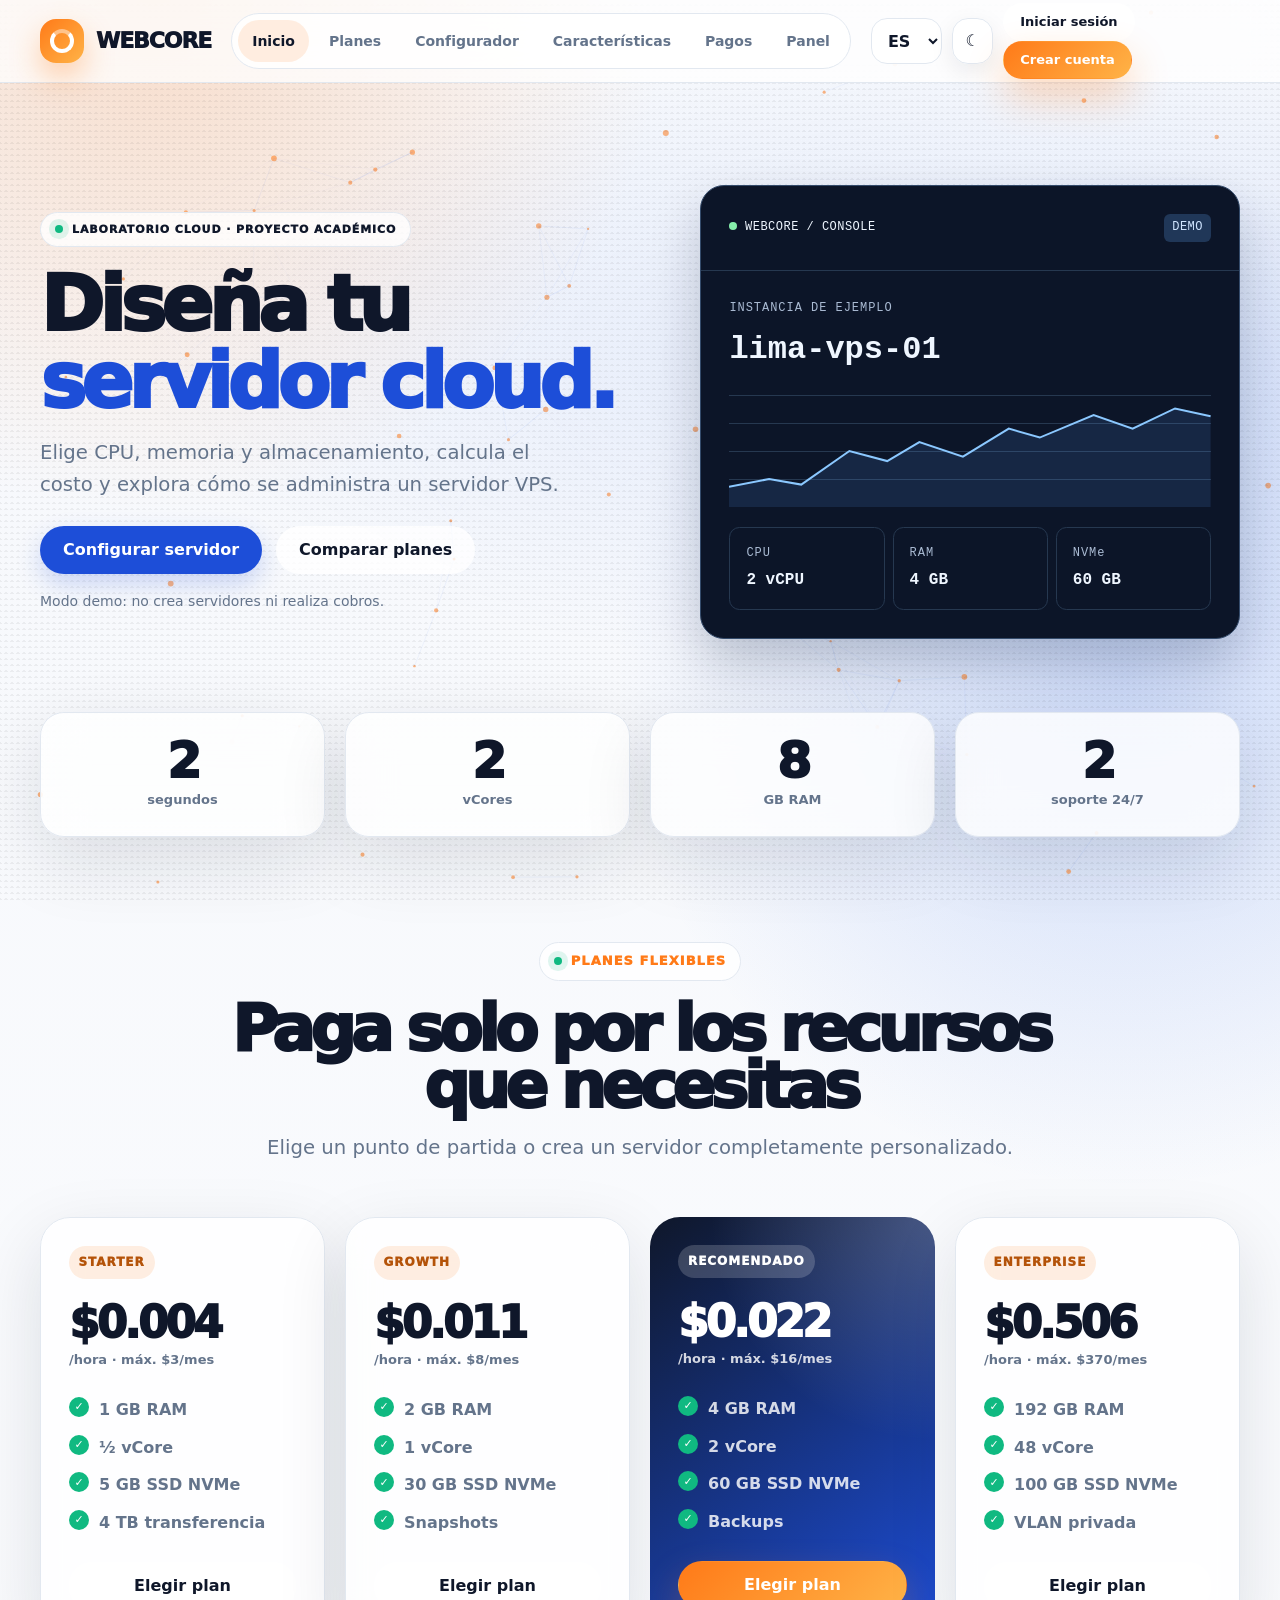
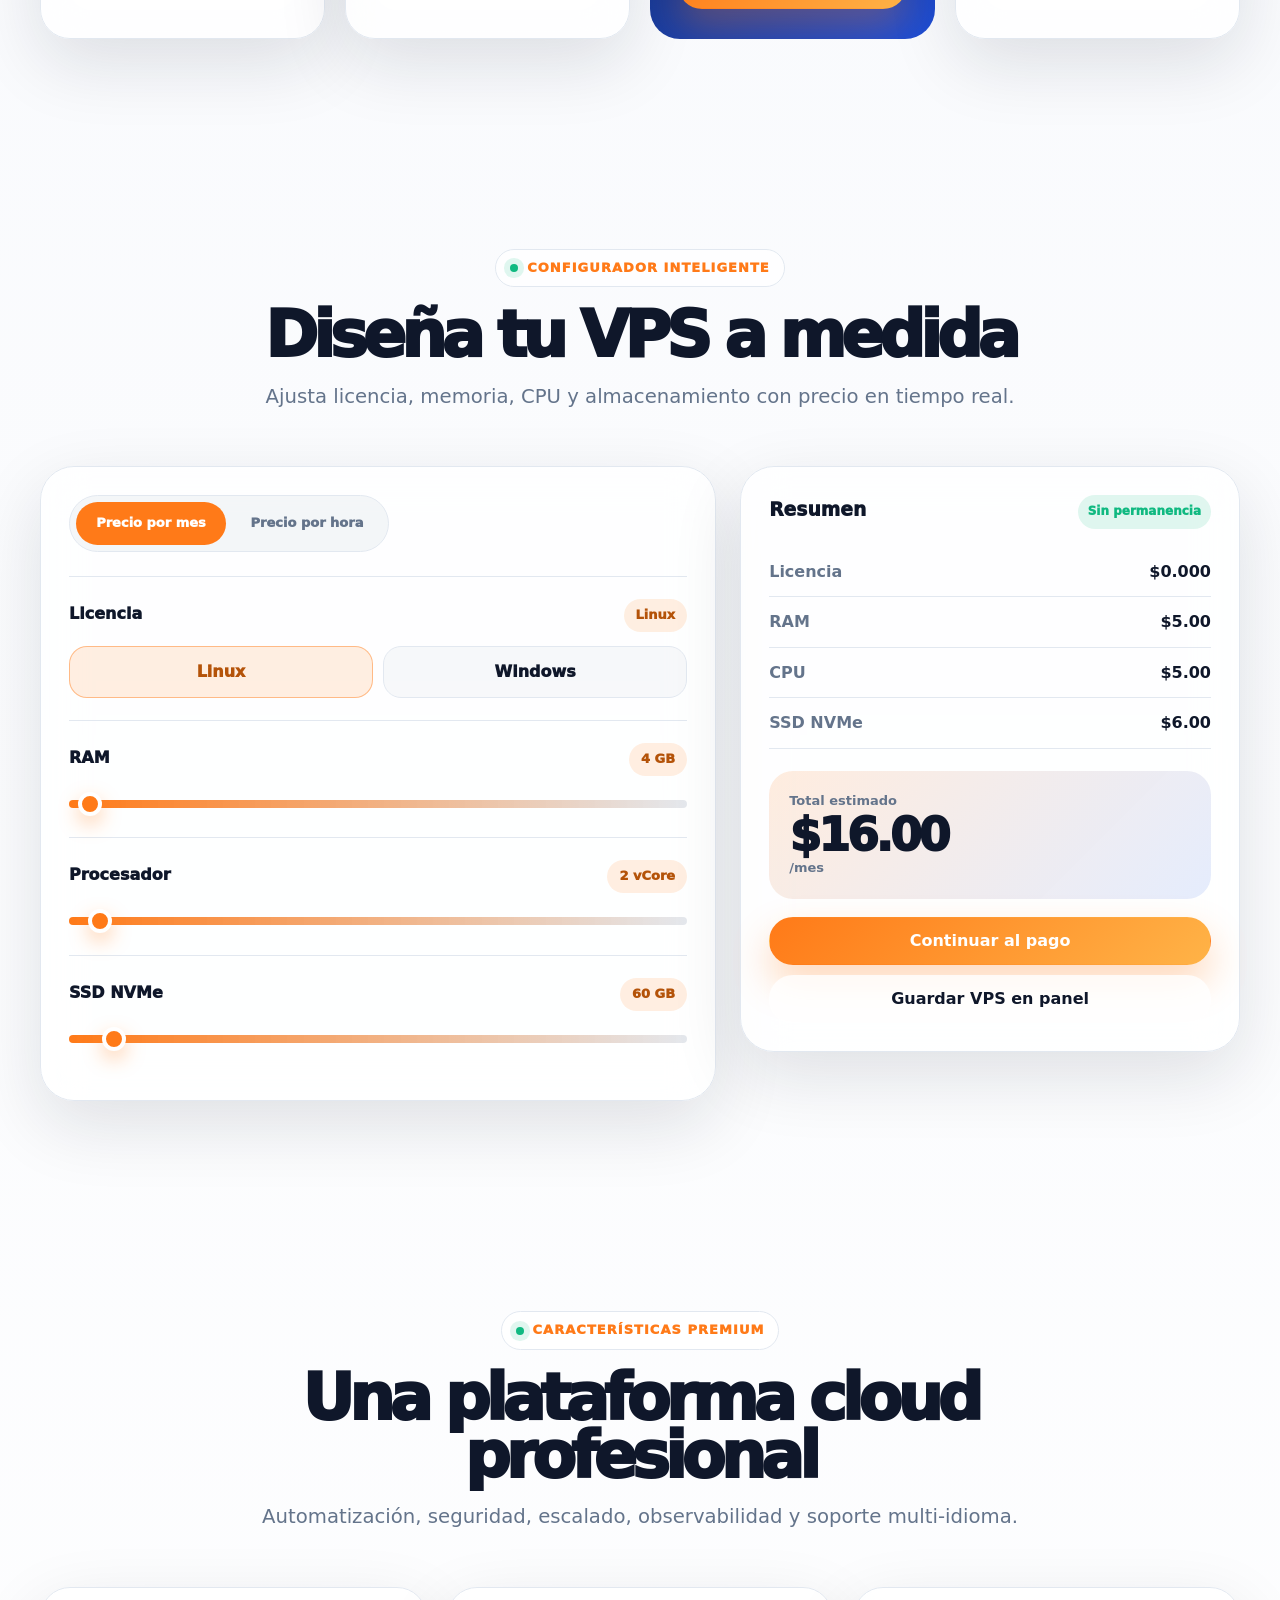
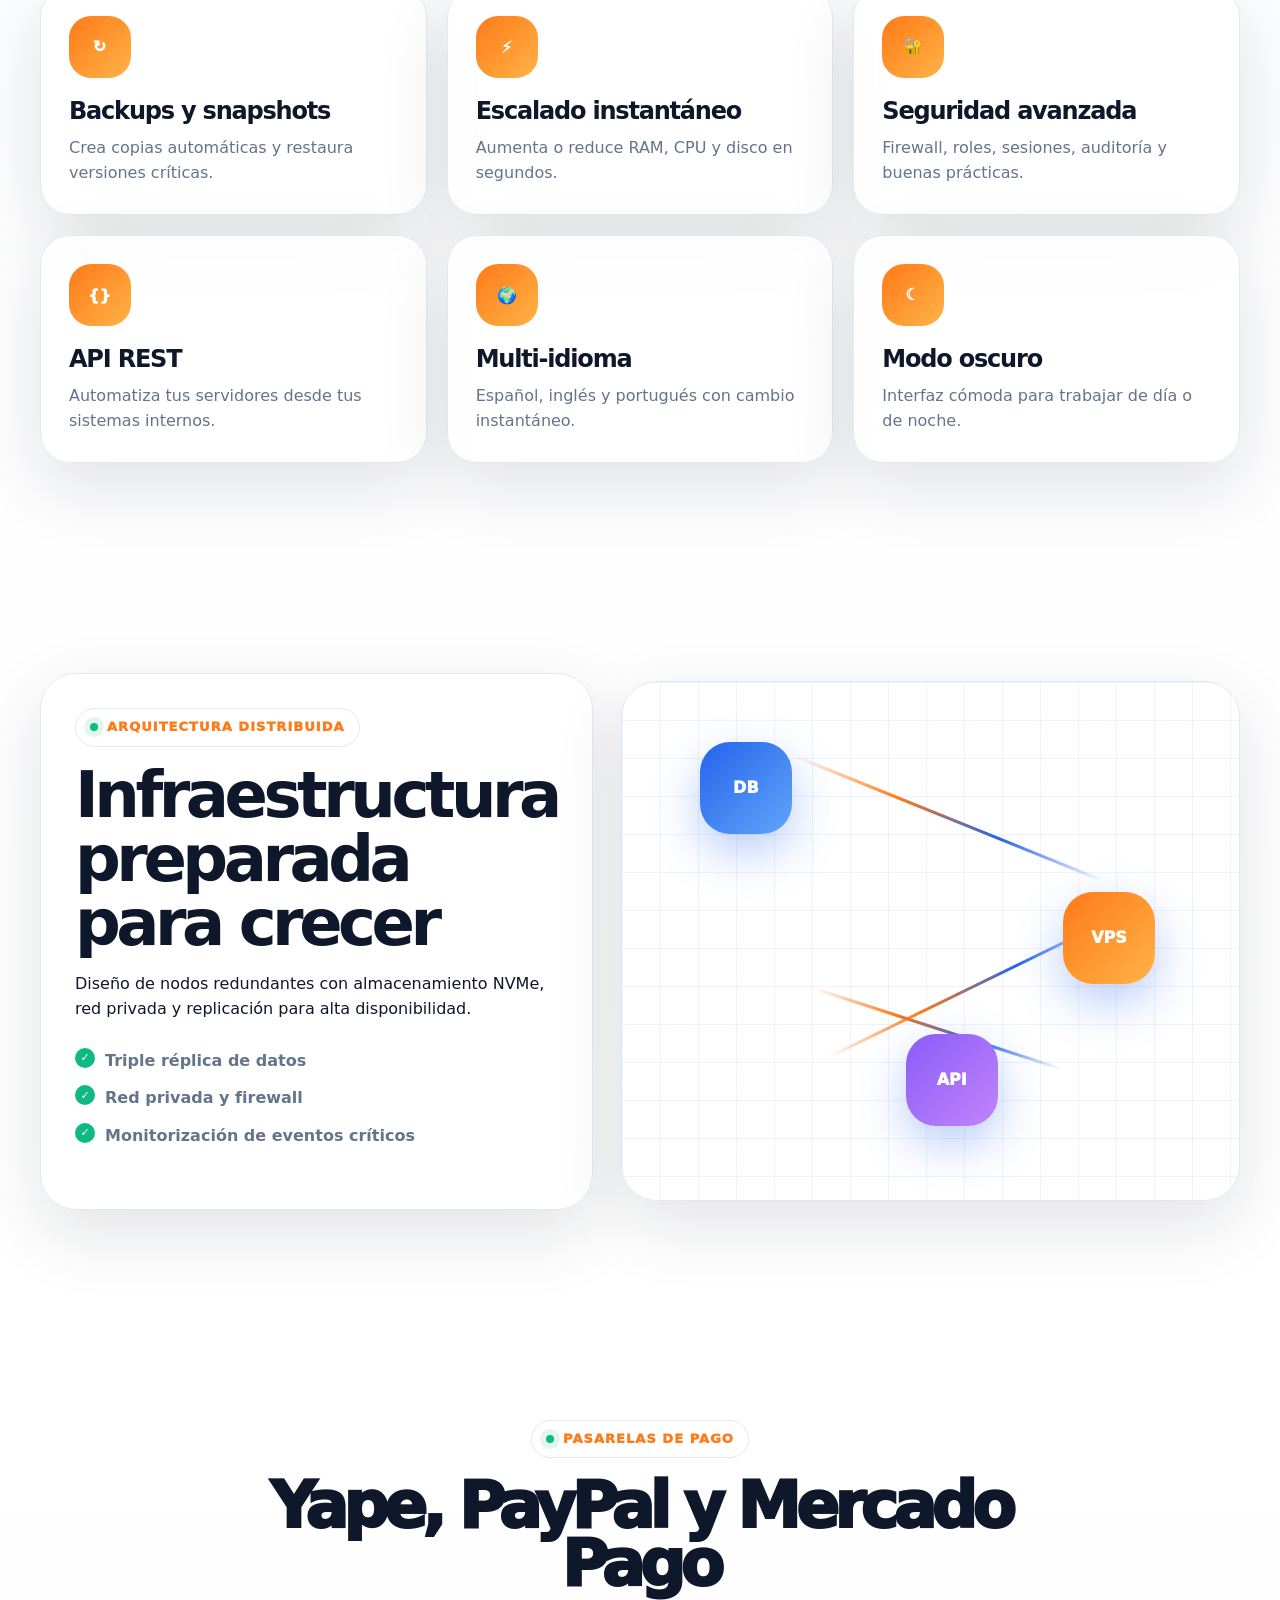
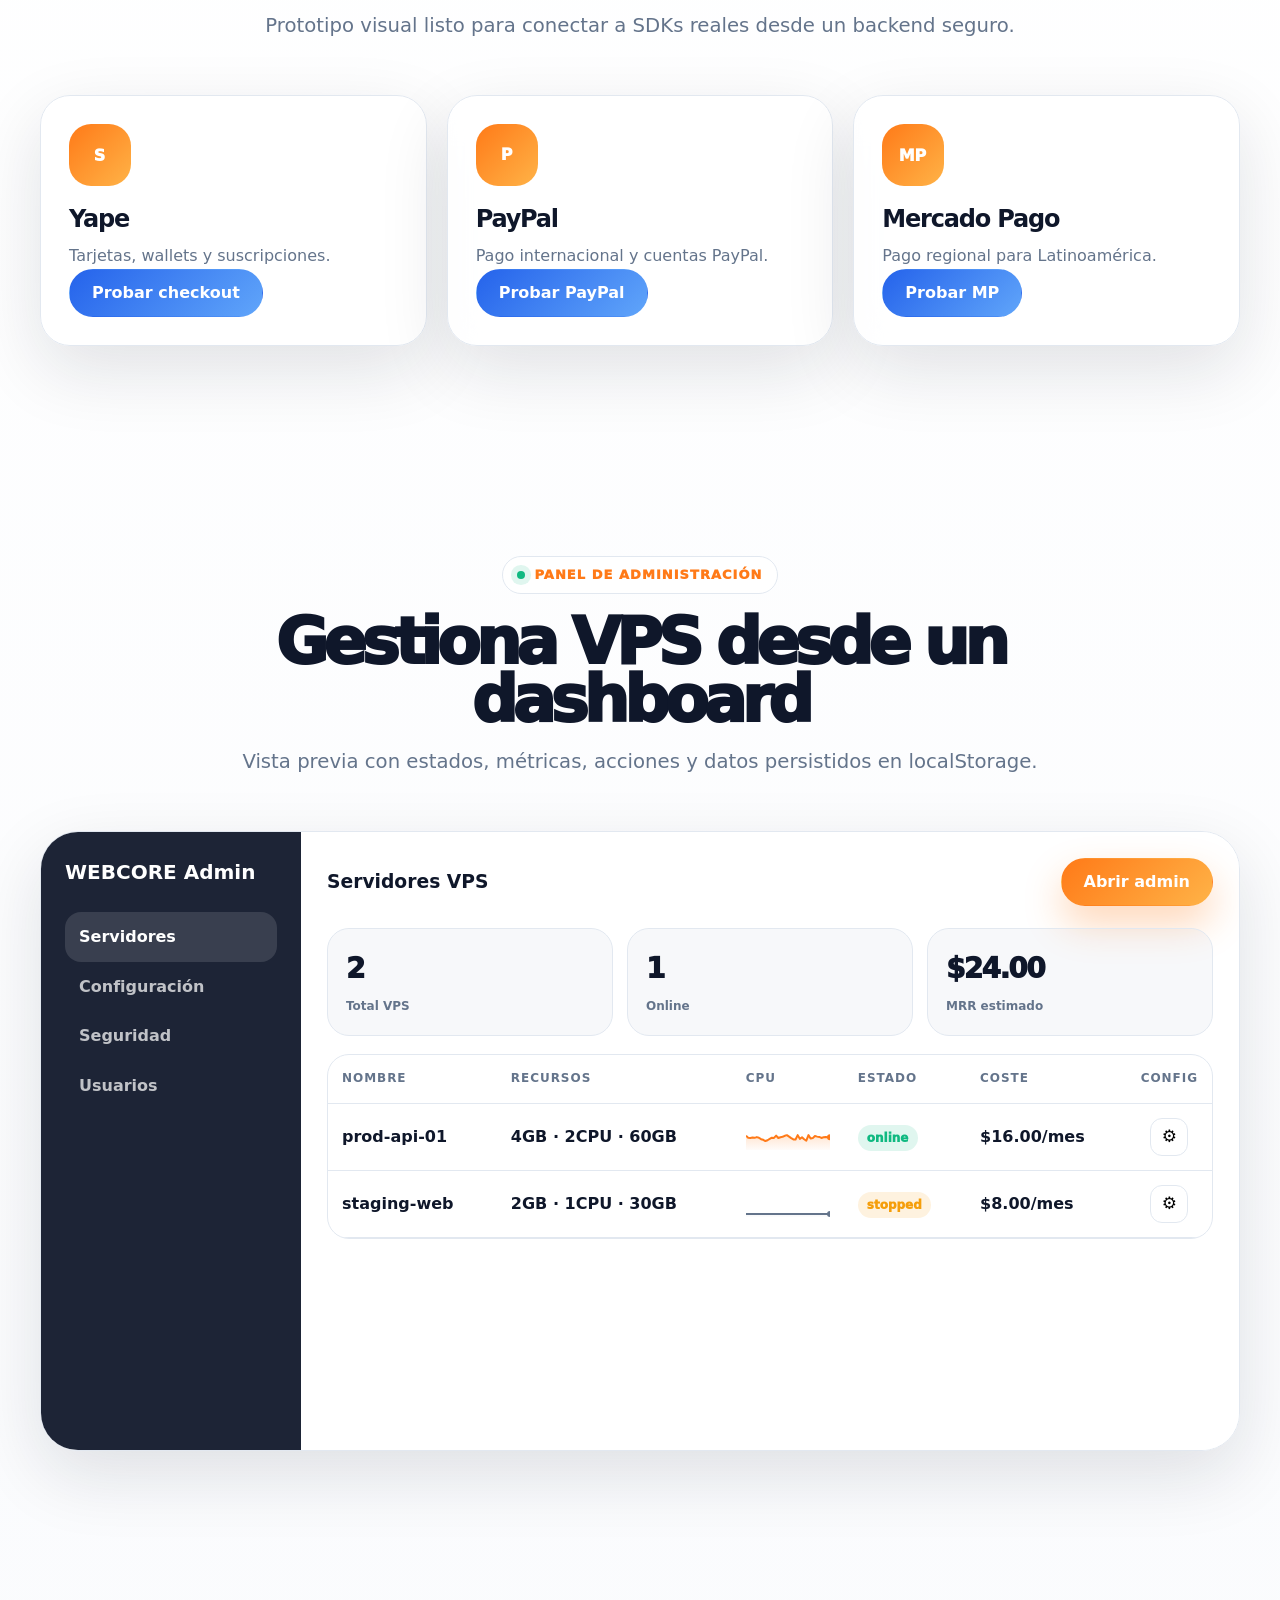
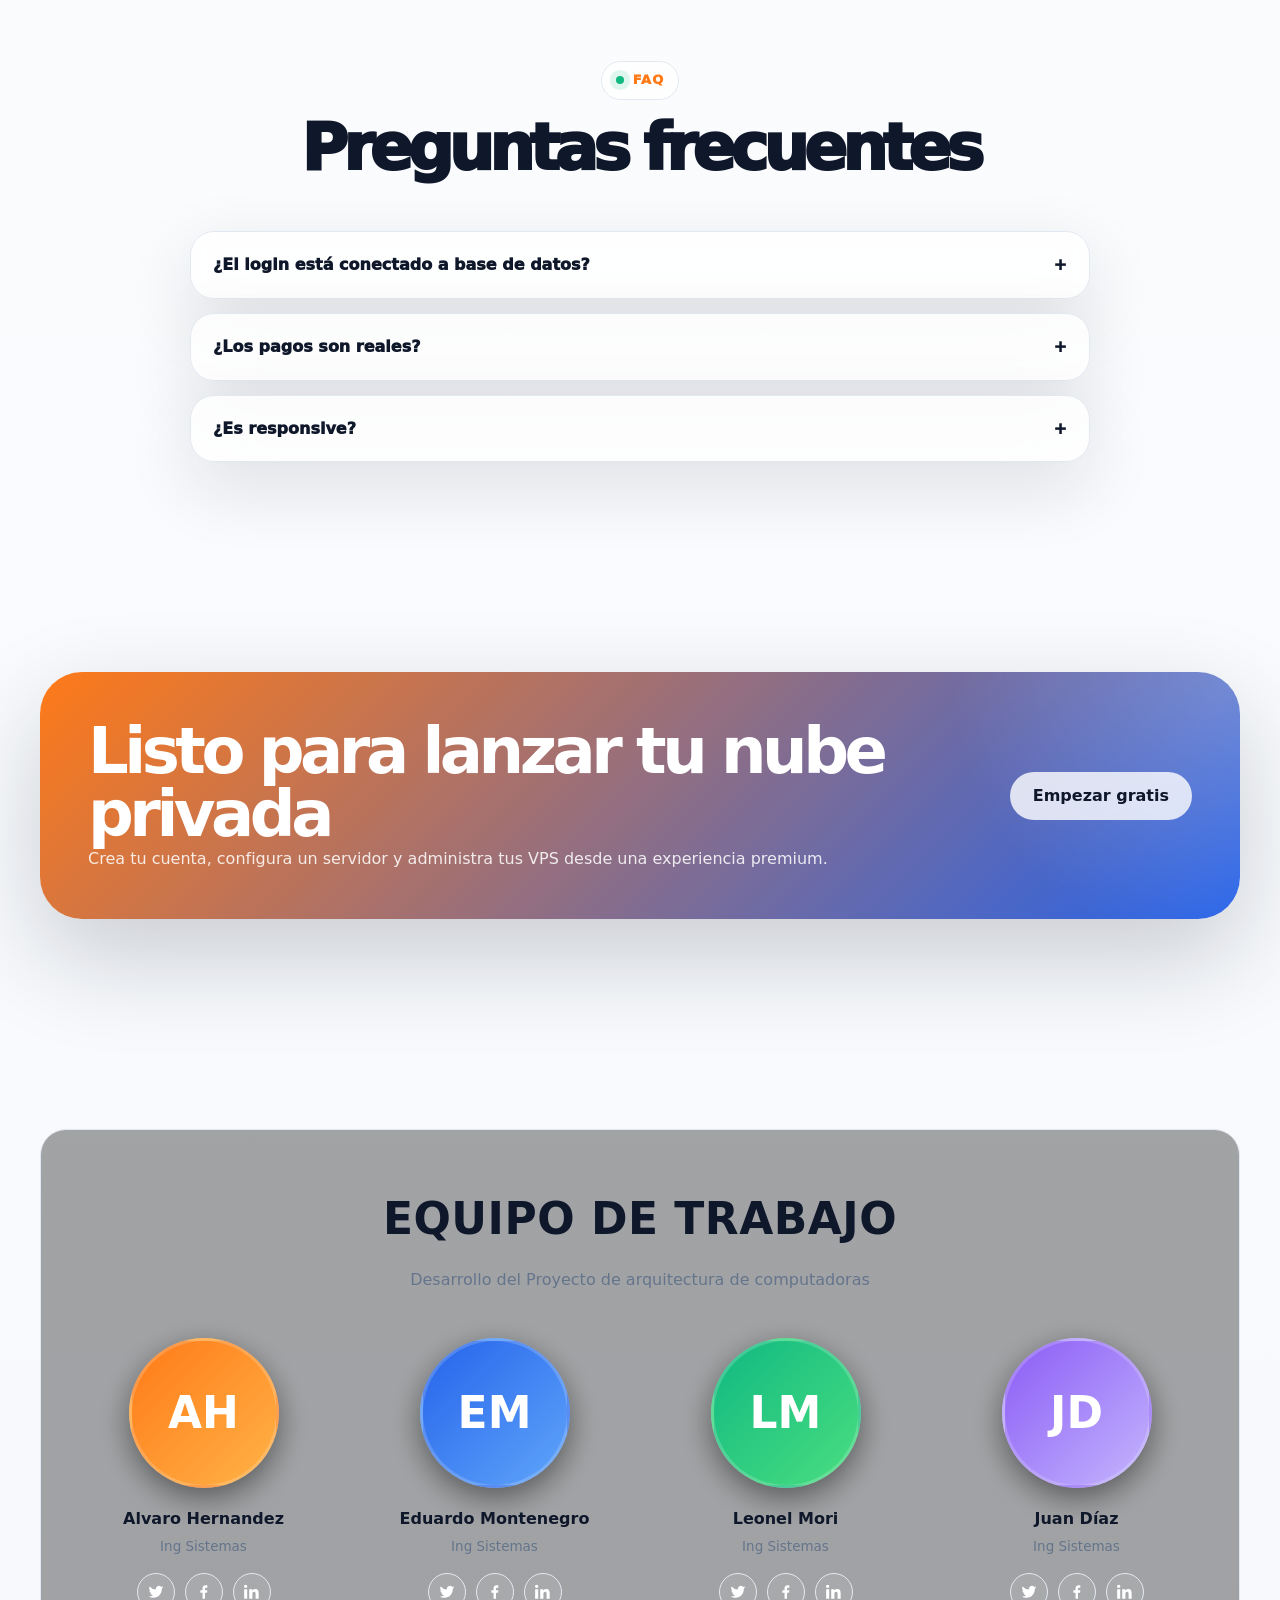
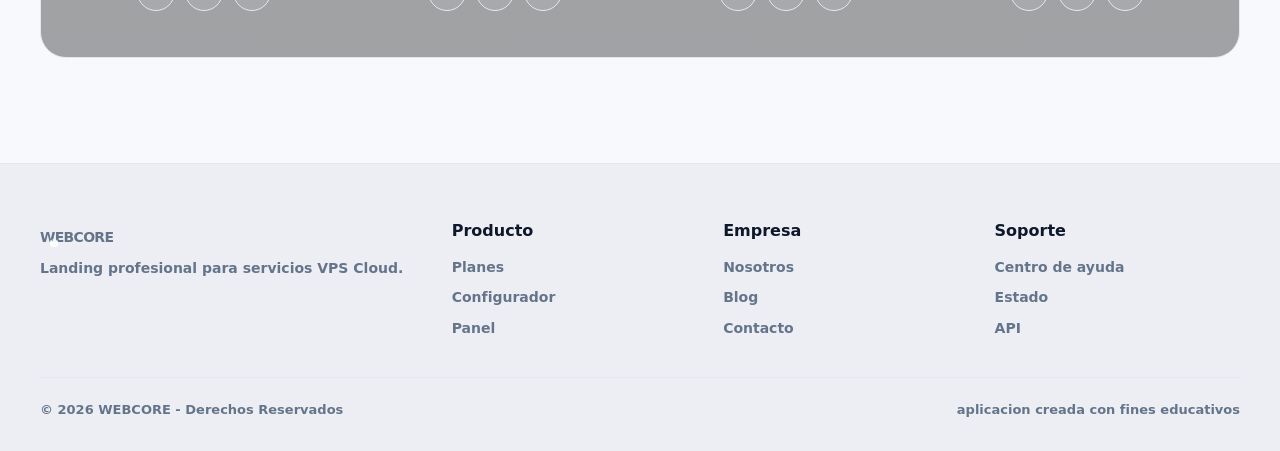
==== commit 2fd78bb1: "Improve WEBCORE Cloud landing page and mobile navigation Co-authored-by: arena-agent <297053741+aren" ====
--- a/index.html
+++ b/index.html
@@ -4,7 +4,7 @@
 <head>
     <meta charset="UTF-8">
     <meta name="viewport" content="width=device-width, initial-scale=1.0">
-    <title>WEBCORE Cloud | VPS Premium</title>
+    <title>WEBCORE Cloud | Simulador de servidores VPS</title>
     <style>
         :root {
             --bg: #f6f8fc;
@@ -7219,16 +7219,17 @@
             }
         }
     </style>
+    <link rel="stylesheet" href="cloud.css">
 </head>
 
 <body>
 
     <div class="noise"></div>
-    <canvas id="particles"></canvas>
+    <canvas id="particles" aria-hidden="true"></canvas>
     <header class="header">
         <div class="container nav">
             <a href="#home" class="brand"><span class="brand-mark"></span><span>WEBCORE</span></a>
-            <nav class="nav-links">
+            <nav class="nav-links" aria-label="Navegación principal">
                 <a class="nav-link active" href="#home" data-i18n="nav.home">Inicio</a>
                 <a class="nav-link" href="#plans" data-i18n="nav.plans">Planes</a>
                 <a class="nav-link" href="#config" data-i18n="nav.config">Configurador</a>
@@ -7238,12 +7239,12 @@
                 <a class="nav-link" href="#nosotros">Nosotros</a>
             </nav>
             <div class="nav-actions">
-                <select class="lang" id="languageSelect">
+                <select class="lang" id="languageSelect" aria-label="Idioma">
                     <option value="es">ES</option>
                     <option value="en">EN</option>
                     <option value="pt">PT</option>
                 </select>
-                <button class="icon-btn" id="themeToggle">☾</button>
+                <button class="icon-btn" id="themeToggle" aria-label="Cambiar tema">☾</button>
                 <!-- Cuando NO hay sesión: muestra Login / Crear cuenta -->
                 <div class="auth-guest" id="authGuest">
                     <button class="btn btn-small" data-modal="login" data-i18n="nav.login">Iniciar sesión</button>
@@ -7272,63 +7273,59 @@
                         </button>
                     </div>
                 </div>
-                <button class="icon-btn mobile-toggle" id="mobileToggle">☰</button>
+                <button class="icon-btn mobile-toggle" id="mobileToggle" type="button" aria-label="Menú de navegación" aria-controls="mobileDrawer" aria-expanded="false">☰</button>
             </div>
         </div>
     </header>
-    <div class="mobile-drawer" id="mobileDrawer">
-        <a class="nav-link" href="#home">Inicio</a>
-        <a class="nav-link" href="#plans">Planes</a>
-        <a class="nav-link" href="#config">Configurador</a>
-        <a class="nav-link" href="#features">Características</a>
-        <a class="nav-link" href="#payments">Pagos</a>
+    <nav class="mobile-drawer" id="mobileDrawer" aria-label="Navegación móvil">
+        <a class="nav-link" href="#home" data-i18n="nav.home">Inicio</a>
+        <a class="nav-link" href="#plans" data-i18n="nav.plans">Planes</a>
+        <a class="nav-link" href="#config" data-i18n="nav.config">Configurador</a>
+        <a class="nav-link" href="#features" data-i18n="nav.features">Características</a>
+        <a class="nav-link" href="#payments" data-i18n="nav.payments">Pagos</a>
+        <a class="nav-link" href="#dashboard" data-i18n="nav.panel">Panel</a>
         <a class="nav-link" href="#nosotros">Nosotros</a>
         <a class="nav-link" href="#mi-cuenta" id="mobileAccountLink" hidden>Mi cuenta</a>
         <div class="auth-guest" id="authGuestMobile">
-            <button class="btn" data-modal="login">Iniciar sesión</button>
-            <button class="btn btn-primary" data-modal="register">Crear cuenta</button>
+            <button class="btn" data-modal="login" data-i18n="nav.login">Iniciar sesión</button>
+            <button class="btn btn-primary" data-modal="register" data-i18n="nav.register">Crear cuenta</button>
         </div>
         <div class="auth-user" id="authUserMobile" hidden>
             <button class="btn btn-danger" id="logoutBtnMobile">Cerrar sesión</button>
         </div>
-    </div>
+    </nav>
     <main>
         <section class="hero" id="home">
             <div class="container hero-grid">
                 <div class="hero-copy reveal">
-                    <span class="eyebrow" data-i18n="hero.eyebrow">VPS Cloud premium en segundos</span>
-                    <h1><span data-i18n="hero.titleA">Infraestructura cloud</span> <span class="gradient-text"
-                            data-i18n="hero.titleB">rápida, segura y escalable</span></h1>
-                    <p data-i18n="hero.desc">Despliega servidores VPS con facturación por horas, panel de
-                        administración, backups, snapshots, pagos integrados y soporte multi-idioma para equipos
-                        modernos.</p>
-                    <div class="hero-actions"><a class="btn btn-primary" href="#config" data-i18n="hero.cta1">Configurar
-                            servidor</a><button class="btn" data-modal="admin" data-i18n="hero.cta2">Ver panel
-                            admin</button></div>
-                    <div class="proofs"><span>99.99% uptime</span><span>Backups automáticos</span><span>Pagos
-                            seguros</span></div>
+                    <span class="eyebrow" data-i18n="hero.eyebrow">Laboratorio cloud · Proyecto académico</span>
+                    <h1><span data-i18n="hero.titleA">Diseña tu</span> <span class="gradient-text" data-i18n="hero.titleB">servidor cloud.</span></h1>
+                    <p data-i18n="hero.desc">Elige CPU, memoria y almacenamiento, calcula el costo y explora cómo se administra un servidor VPS.</p>
+                    <div class="hero-actions">
+                        <a class="btn btn-primary" href="#config" data-i18n="hero.cta1">Configurar servidor</a>
+                        <a class="btn" href="#plans" data-i18n="hero.cta2">Comparar planes</a>
+                    </div>
+                    <p class="demo-note" data-i18n="hero.note">Modo demo: no crea servidores ni realiza cobros.</p>
                 </div>
-                <div class="hero-visual reveal">
-                    <div class="orbit"></div>
-                    <div class="orbit two"></div>
-                    <div class="console glass tilt">
-                        <div class="console-top">
-                            <div><strong>WEBCORE Console</strong><small>cluster-lima-01</small></div><span
-                                class="online">Online</span>
+                <div class="cloud-preview">
+                    <div class="preview-header">
+                        <span><span class="preview-dot" aria-hidden="true"></span> WEBCORE / CONSOLE</span>
+                        <span class="preview-tag">DEMO</span>
+                    </div>
+                    <div class="preview-content">
+                        <div class="preview-kicker" data-i18n="hero.instance">INSTANCIA DE EJEMPLO</div>
+                        <strong class="preview-name">lima-vps-01</strong>
+                        <div class="preview-chart" aria-hidden="true">
+                            <svg viewBox="0 0 420 100" preserveAspectRatio="none" focusable="false">
+                                <path d="M0 82 L35 75 L63 80 L105 50 L138 59 L166 42 L204 55 L244 30 L271 38 L318 18 L352 30 L389 12 L420 19 L420 100 H0 Z" fill="#60a5fa" fill-opacity=".13"/>
+                                <path d="M0 82 L35 75 L63 80 L105 50 L138 59 L166 42 L204 55 L244 30 L271 38 L318 18 L352 30 L389 12 L420 19" fill="none" stroke="#8bc8ff" stroke-width="2" vector-effect="non-scaling-stroke"/>
+                            </svg>
                         </div>
-                        <div class="server-row"><span class="idx">01</span><span
-                                class="lines"><i></i><i></i></span><span class="chip">4 GB RAM</span></div>
-                        <div class="server-row"><span class="idx">02</span><span
-                                class="lines"><i></i><i></i></span><span class="chip">2 vCPU</span></div>
-                        <div class="server-row"><span class="idx">03</span><span
-                                class="lines"><i></i><i></i></span><span class="chip">80 GB NVMe</span></div>
-                        <div class="server-row"><span class="idx">04</span><span
-                                class="lines"><i></i><i></i></span><span class="chip">API Ready</span></div>
-                    </div>
-                    <div class="float-card float-a glass"><strong>$0.004/h</strong><small>desde $3/mes</small></div>
-                    <div class="float-card float-b glass"><strong>99.99%</strong><small>alta disponibilidad</small>
-                    </div>
-                    <div class="float-card float-c glass"><strong>4 TB</strong><small>transferencia incluida</small>
+                        <dl class="preview-specs">
+                            <div><dt>CPU</dt><dd>2 vCPU</dd></div>
+                            <div><dt>RAM</dt><dd>4 GB</dd></div>
+                            <div><dt>NVMe</dt><dd>60 GB</dd></div>
+                        </dl>
                     </div>
                 </div>
             </div>
@@ -7764,12 +7761,12 @@
                         pipeline y técnicas de optimización.</p>
                 </div>
                 <div class="glass reveal" style="border-radius:22px;overflow:hidden;padding:0;border:1px solid var(--line)">
-                    <iframe data-src="procesador.html" title="Presentación: El Procesador"
+                    <iframe data-src="Procesador.html" title="Presentación: El Procesador"
                         style="display:block;width:100%;height:640px;border:0;background:#070b14"
                         loading="lazy"></iframe>
                 </div>
                 <div class="reveal" style="display:flex;justify-content:center;gap:14px;margin-top:18px">
-                    <a class="btn btn-primary" href="procesador.html" target="_blank" rel="noopener">Abrir presentación
+                    <a class="btn btn-primary" href="Procesador.html" target="_blank" rel="noopener">Abrir presentación
                         en pantalla completa ↗</a>
                 </div>
                 <p class="section-desc reveal" style="text-align:center;margin-top:12px;font-size:13px">
@@ -8121,9 +8118,9 @@
         const pwdMatch = (stored, plain) => stored === hashPwd(plain) || stored === plain; // compat con cuentas antiguas
 
         const dict = {
-            es: { 'nav.home': 'Inicio', 'nav.plans': 'Planes', 'nav.config': 'Configurador', 'nav.features': 'Características', 'nav.payments': 'Pagos', 'nav.panel': 'Panel', 'nav.login': 'Iniciar sesión', 'nav.register': 'Crear cuenta', 'hero.eyebrow': 'VPS Cloud premium en segundos', 'hero.titleA': 'Infraestructura cloud', 'hero.titleB': 'rápida, segura y escalable', 'hero.desc': 'Despliega servidores VPS con facturación por horas, panel de administración, backups, snapshots, pagos integrados y soporte multi-idioma para equipos modernos.', 'hero.cta1': 'Configurar servidor', 'hero.cta2': 'Ver panel admin' },
-            en: { 'nav.home': 'Home', 'nav.plans': 'Plans', 'nav.config': 'Configurator', 'nav.features': 'Features', 'nav.payments': 'Payments', 'nav.panel': 'Panel', 'nav.login': 'Sign in', 'nav.register': 'Create account', 'hero.eyebrow': 'Premium Cloud VPS in seconds', 'hero.titleA': 'Cloud infrastructure', 'hero.titleB': 'fast, secure and scalable', 'hero.desc': 'Deploy VPS servers with hourly billing, admin panel, backups, snapshots, payments and multi-language support for modern teams.', 'hero.cta1': 'Configure server', 'hero.cta2': 'View admin panel' },
-            pt: { 'nav.home': 'Início', 'nav.plans': 'Planos', 'nav.config': 'Configurador', 'nav.features': 'Recursos', 'nav.payments': 'Pagamentos', 'nav.panel': 'Painel', 'nav.login': 'Entrar', 'nav.register': 'Criar conta', 'hero.eyebrow': 'VPS Cloud premium em segundos', 'hero.titleA': 'Infraestrutura cloud', 'hero.titleB': 'rápida, segura e escalável', 'hero.desc': 'Implante servidores VPS com cobrança por hora, painel admin, backups, snapshots, pagamentos e suporte multi-idioma.', 'hero.cta1': 'Configurar servidor', 'hero.cta2': 'Ver painel admin' }
+            es: { 'nav.home': 'Inicio', 'nav.plans': 'Planes', 'nav.config': 'Configurador', 'nav.features': 'Características', 'nav.payments': 'Pagos', 'nav.panel': 'Panel', 'nav.login': 'Iniciar sesión', 'nav.register': 'Crear cuenta', 'hero.eyebrow': 'Laboratorio cloud · Proyecto académico', 'hero.titleA': 'Diseña tu', 'hero.titleB': 'servidor cloud.', 'hero.desc': 'Elige CPU, memoria y almacenamiento, calcula el costo y explora cómo se administra un servidor VPS.', 'hero.cta1': 'Configurar servidor', 'hero.cta2': 'Comparar planes', 'hero.note': 'Modo demo: no crea servidores ni realiza cobros.', 'hero.instance': 'INSTANCIA DE EJEMPLO' },
+            en: { 'nav.home': 'Home', 'nav.plans': 'Plans', 'nav.config': 'Configurator', 'nav.features': 'Features', 'nav.payments': 'Payments', 'nav.panel': 'Panel', 'nav.login': 'Sign in', 'nav.register': 'Create account', 'hero.eyebrow': 'Cloud lab · Academic project', 'hero.titleA': 'Design your', 'hero.titleB': 'cloud server.', 'hero.desc': 'Choose CPU, memory, and storage, estimate the cost, and explore how to manage a VPS.', 'hero.cta1': 'Configure server', 'hero.cta2': 'Compare plans', 'hero.note': 'Demo mode: no servers are created and no payments are taken.', 'hero.instance': 'EXAMPLE INSTANCE' },
+            pt: { 'nav.home': 'Início', 'nav.plans': 'Planos', 'nav.config': 'Configurador', 'nav.features': 'Recursos', 'nav.payments': 'Pagamentos', 'nav.panel': 'Painel', 'nav.login': 'Entrar', 'nav.register': 'Criar conta', 'hero.eyebrow': 'Laboratório cloud · Projeto acadêmico', 'hero.titleA': 'Projete seu', 'hero.titleB': 'servidor cloud.', 'hero.desc': 'Escolha CPU, memória e armazenamento, estime o custo e explore como administrar um VPS.', 'hero.cta1': 'Configurar servidor', 'hero.cta2': 'Comparar planos', 'hero.note': 'Modo demo: não cria servidores nem realiza cobranças.', 'hero.instance': 'INSTÂNCIA DE EXEMPLO' }
         };
 
         const state = {
@@ -8432,8 +8429,24 @@
         document.documentElement.dataset.theme = store.get('wc_theme', 'light');
 
         // Móvil
-        $('#mobileToggle').addEventListener('click', () => $('#mobileDrawer').classList.toggle('open'));
-        $$('#mobileDrawer a').forEach(a => a.addEventListener('click', () => $('#mobileDrawer').classList.remove('open')));
+        const mobileToggle = $('#mobileToggle');
+        const mobileDrawer = $('#mobileDrawer');
+        function setDrawer(open) {
+            mobileDrawer.classList.toggle('open', open);
+            mobileToggle.setAttribute('aria-expanded', String(open));
+            mobileToggle.textContent = open ? '×' : '☰';
+        }
+        mobileToggle.addEventListener('click', () => setDrawer(!mobileDrawer.classList.contains('open')));
+        mobileDrawer.addEventListener('click', e => {
+            if (e.target.closest('a, button')) setDrawer(false);
+        });
+        document.addEventListener('keydown', e => {
+            if (e.key === 'Escape' && mobileDrawer.classList.contains('open')) {
+                setDrawer(false);
+                mobileToggle.focus();
+            }
+        });
+        matchMedia('(max-width: 1120px)').addEventListener('change', () => setDrawer(false));
 
         // Idioma
         const langSel = $('#languageSelect');
@@ -8896,7 +8909,7 @@
             }
             requestAnimationFrame(draw);
         }
-        draw();
+        if (!matchMedia('(prefers-reduced-motion: reduce)').matches) draw();
 
         // Init
         calc();
--- a/cloud.css
+++ b/cloud.css
@@ -0,0 +1,75 @@
+/* Landing page and navigation refinements; the simulator keeps its own styles. */
+.hero {
+    padding: clamp(3.5rem, 8vw, 7rem) 0;
+    background: radial-gradient(ellipse at 85% 42%, #2563eb1c, transparent 62%);
+}
+
+.hero-grid { gap: clamp(2rem, 5vw, 5rem); }
+.hero-copy.reveal { opacity: 1; transform: none; }
+.hero h1 {
+    font-size: clamp(2.9rem, 6vw, 5.9rem);
+    line-height: 1;
+    letter-spacing: -.065em;
+    text-wrap: balance;
+}
+.hero h1 .gradient-text { display: block; color: #1d4ed8; background: none; }
+[data-theme="dark"] .hero h1 .gradient-text { color: #93c5fd; }
+.hero .eyebrow { color: var(--text); font-size: .69rem; }
+.hero p { max-width: 42ch; line-height: 1.65; }
+.hero .demo-note { font-size: .875rem; }
+.hero-actions { margin: 1.5rem 0 1rem; }
+.hero-actions .btn-primary { background: #1d4ed8; color: #fff; box-shadow: 0 10px 24px #1d4ed835; }
+.hero-actions .btn-primary:hover { background: #1e40af; }
+
+.cloud-preview {
+    min-width: 0;
+    width: min(100%, 36rem);
+    justify-self: center;
+    overflow: hidden;
+    color: #eff6ff;
+    background: #0c1528;
+    border: 1px solid #344b6b;
+    border-radius: 1.5rem;
+    box-shadow: 0 24px 50px #07142e36;
+    font-family: ui-monospace, monospace;
+}
+.preview-header, .preview-content { padding: clamp(.875rem, 2.5vw, 1.75rem); }
+.preview-header {
+    display: flex;
+    justify-content: space-between;
+    align-items: center;
+    gap: .5rem;
+    border-bottom: 1px solid #263850;
+    font-size: .75rem;
+    letter-spacing: .04em;
+}
+.preview-dot { display: inline-block; width: .5rem; height: .5rem; border-radius: 50%; background: #86efac; }
+.preview-tag { padding: .25rem .5rem; border-radius: .375rem; background: #203758; color: #d0e5ff; }
+.preview-kicker, .preview-specs dt { color: #aabbd3; font-size: .75rem; letter-spacing: .08em; }
+.preview-name { display: block; margin-top: .4rem; font-size: clamp(1.25rem, 3vw, 2rem); }
+.preview-chart {
+    margin-block: 1.25rem;
+    background: repeating-linear-gradient(to bottom, #263850 0 1px, transparent 1px 25%);
+}
+.preview-chart svg { display: block; width: 100%; height: clamp(4rem, 10vw, 7rem); }
+.preview-specs { display: grid; grid-template-columns: repeat(3, minmax(0, 1fr)); gap: .5rem; margin: 0; }
+.preview-specs div { padding: clamp(.45rem, 1.4vw, 1rem); border: 1px solid #263850; border-radius: .65rem; }
+.preview-specs dd { margin: .25rem 0 0; font-weight: 700; font-size: clamp(.78rem, 1.5vw, 1rem); }
+
+:focus-visible { outline: 3px solid var(--blue2); outline-offset: 3px; }
+main [id] { scroll-margin-top: 96px; }
+.mobile-drawer { max-height: calc(100dvh - 82px); overflow: auto; }
+@media (max-width: 820px) {
+    .mobile-drawer { max-height: calc(100dvh - 72px); }
+    .nav-actions .lang { display: block; padding-inline: .4rem; }
+}
+@media (max-width: 540px) {
+    .nav-actions { gap: .35rem; }
+    .hero h1 { font-size: clamp(2.55rem, 10vw, 3.5rem); }
+    .hero-actions { gap: .65rem; }
+}
+@media (prefers-reduced-motion: reduce) {
+    html { scroll-behavior: auto; }
+    .mobile-drawer.open { animation: none; }
+    .reveal { opacity: 1; transform: none; transition: none; }
+}
